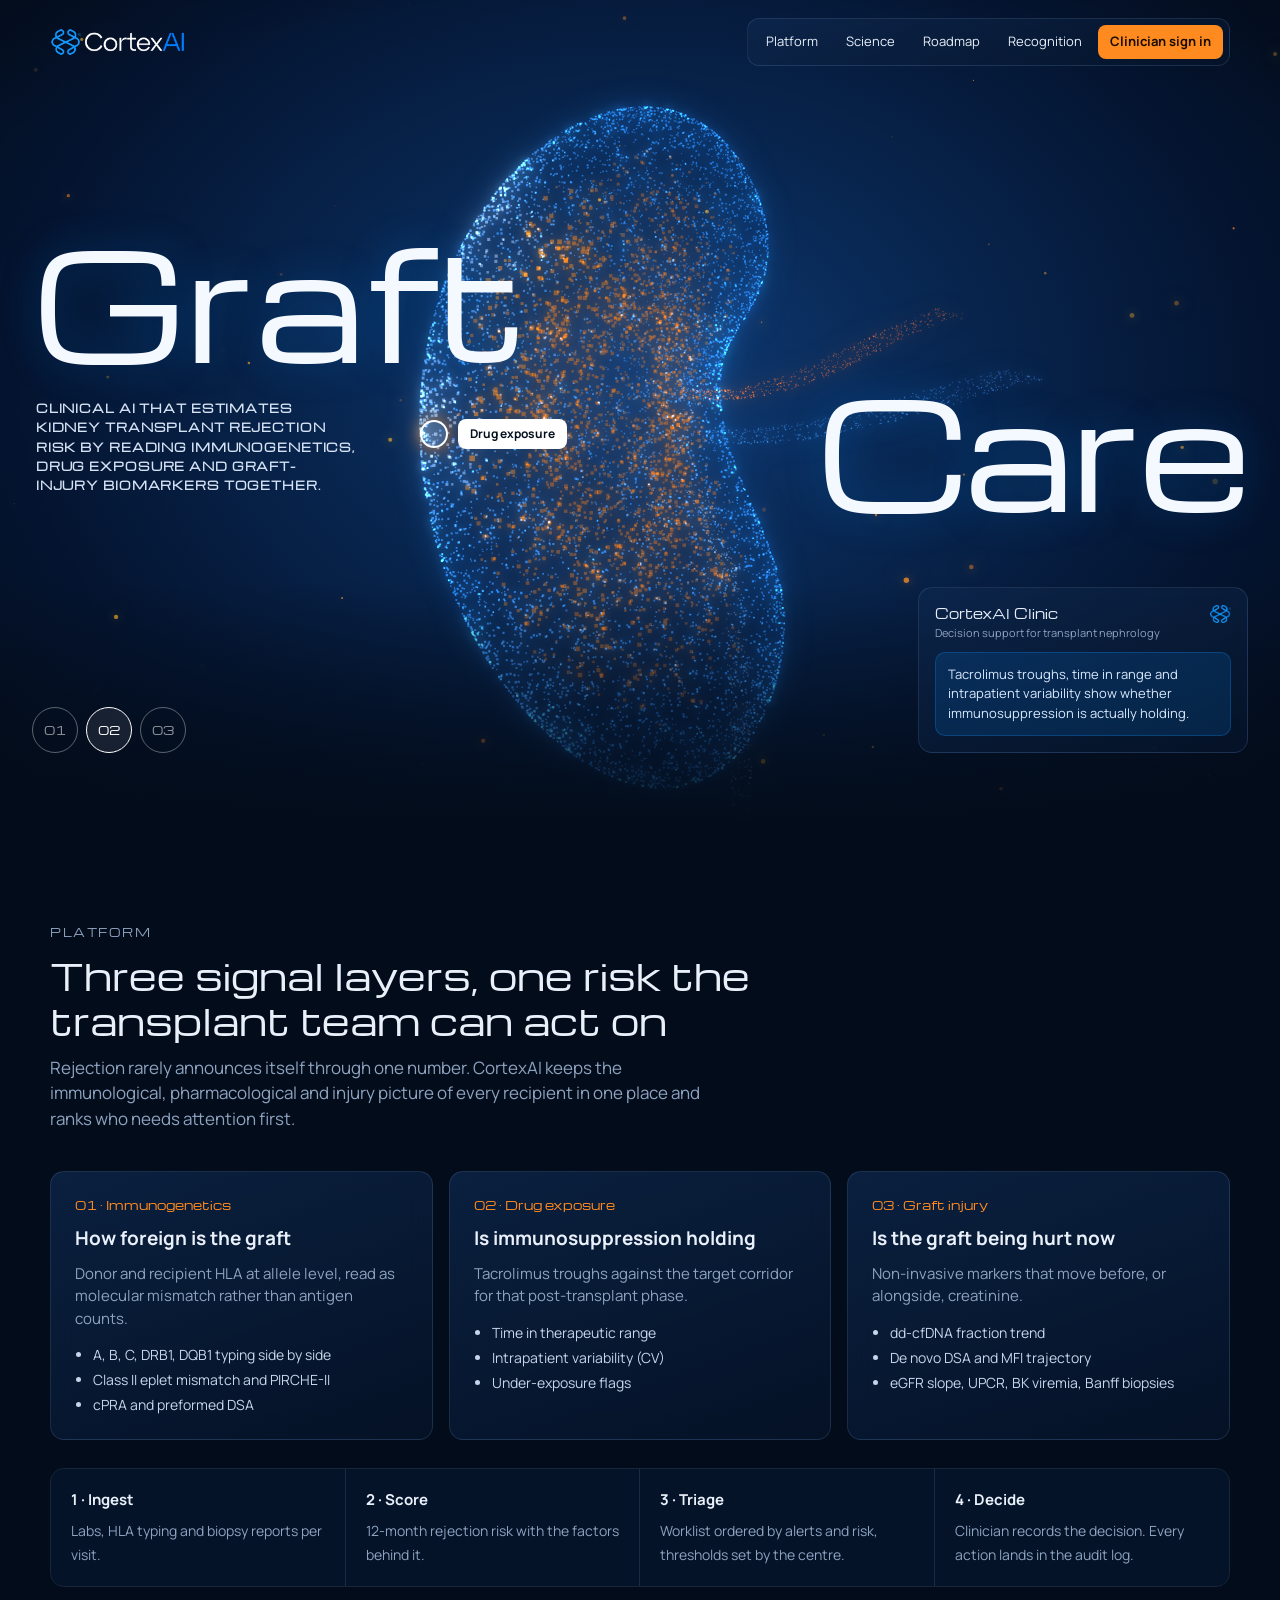
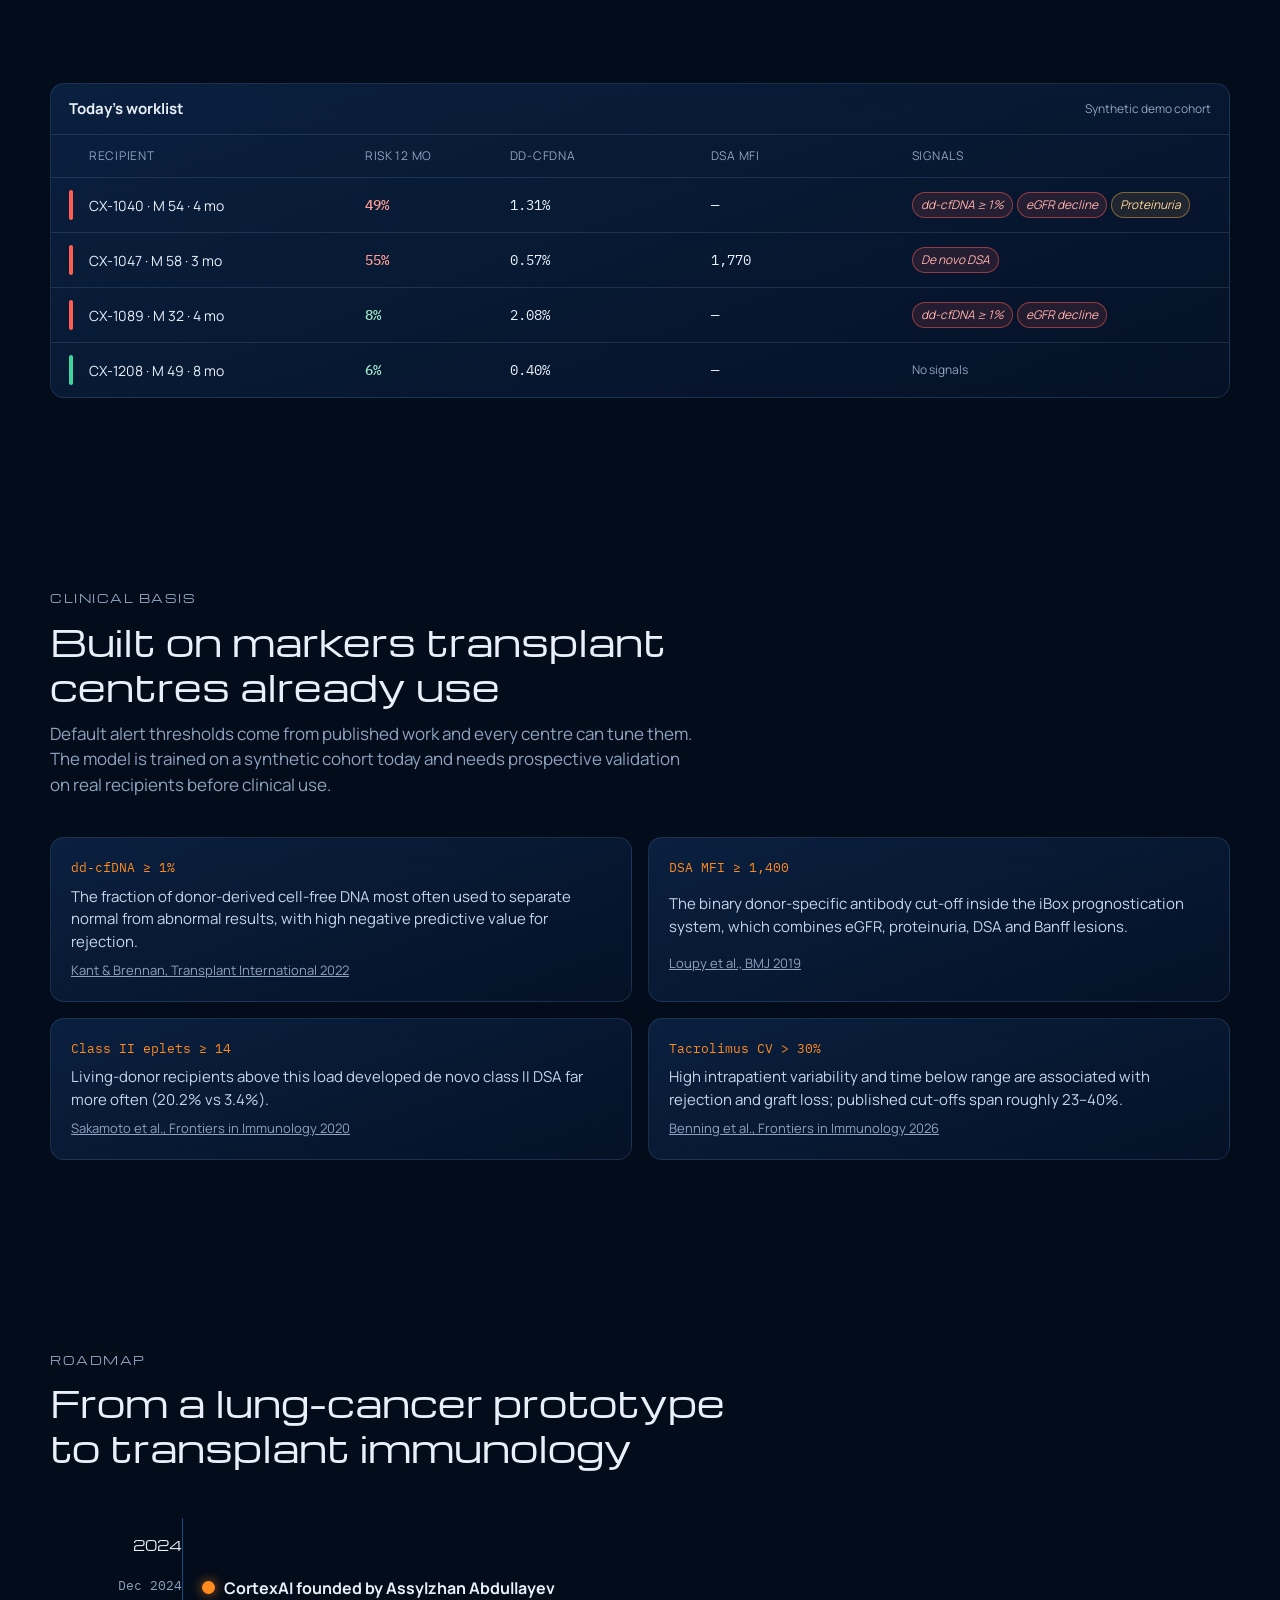
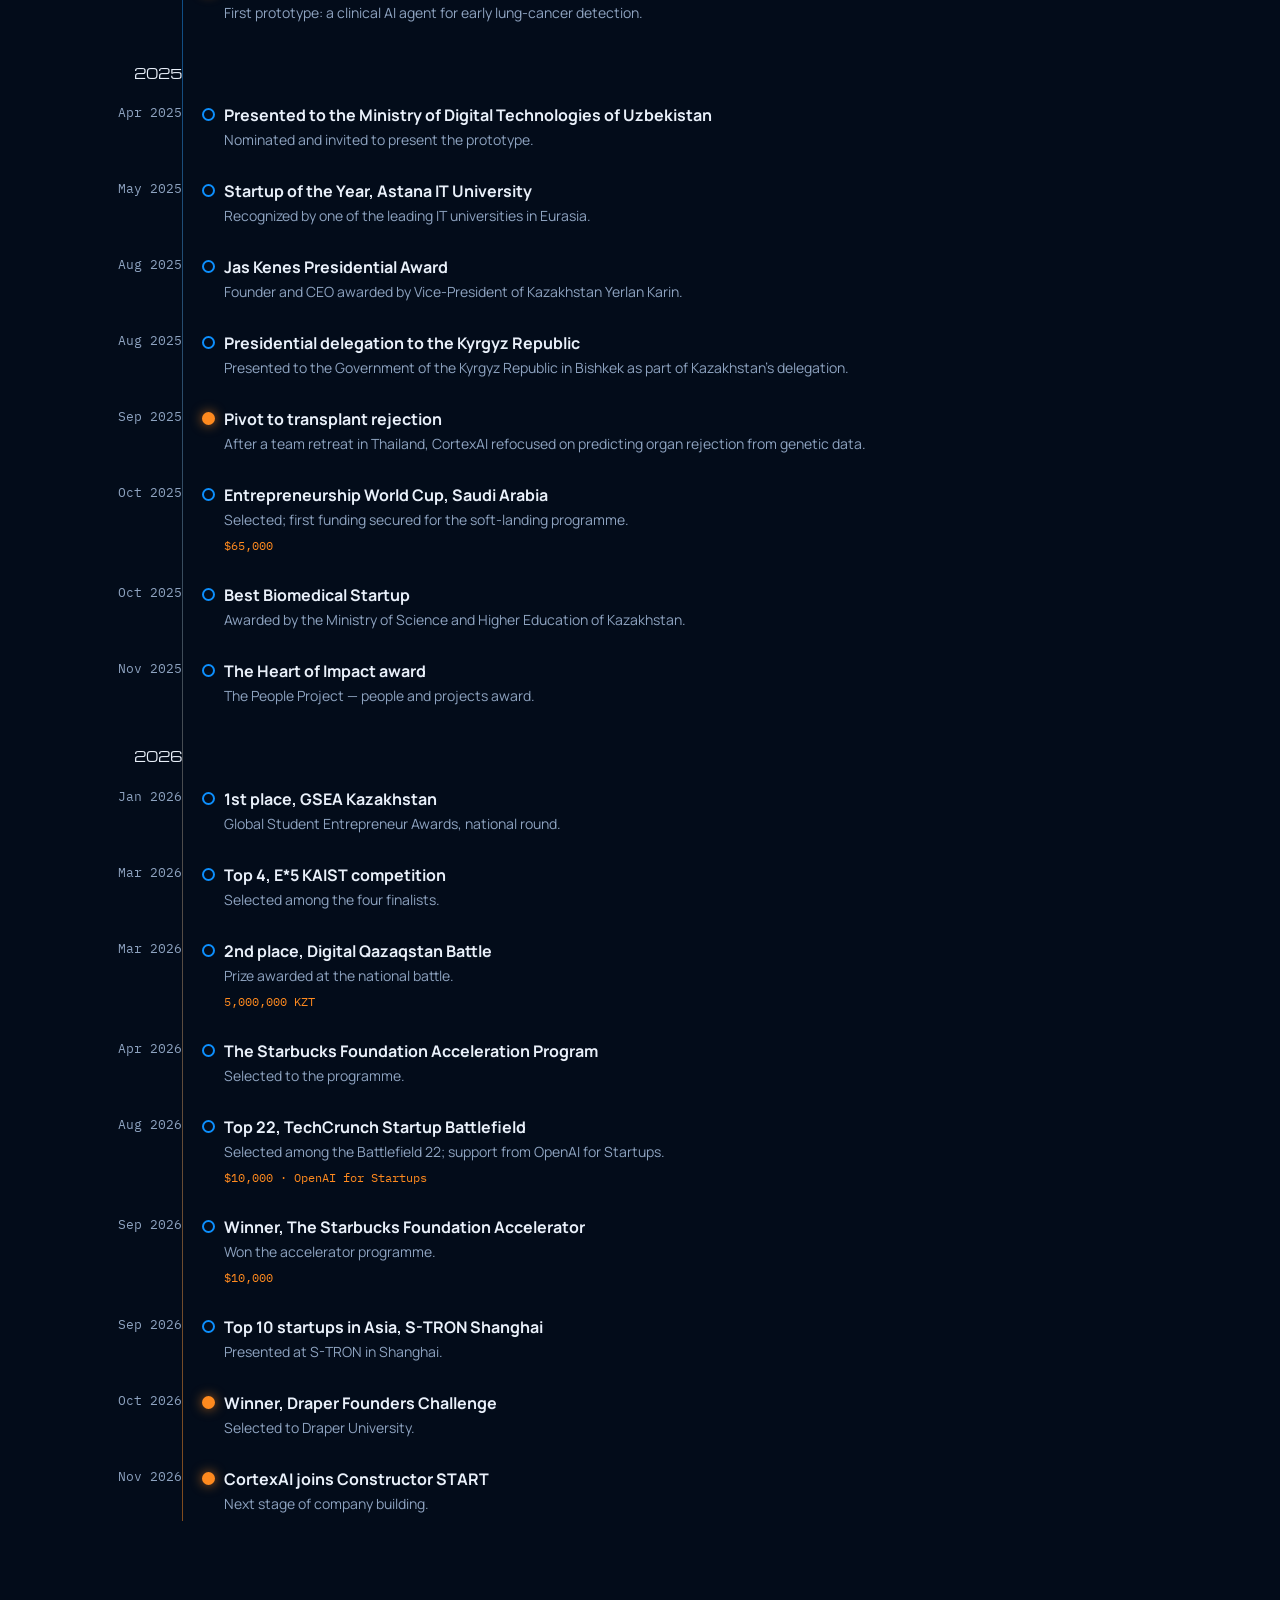
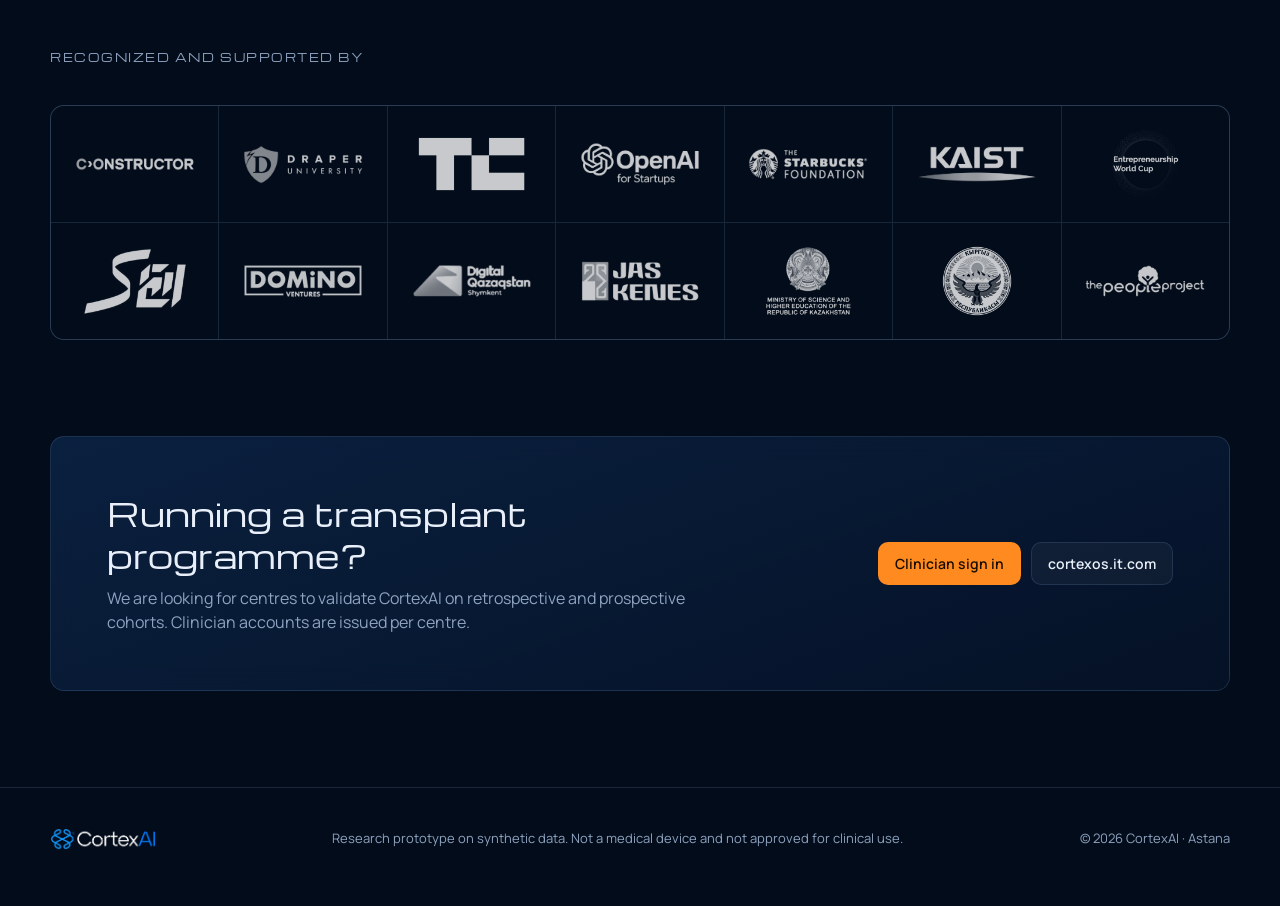
==== web/index.html @ f0a4fee4 "Clinician platform: worklist, patient chart, immunogenetics, signals, auth, audit, landing Co-Author" ====
<!DOCTYPE html>
<html lang="en">
<head>
<meta charset="utf-8">
<meta name="viewport" content="width=device-width, initial-scale=1">
<title>CortexAI Graft Care</title>
<meta name="description" content="CortexAI builds clinical decision support that estimates kidney transplant rejection risk from immunogenetics, drug exposure and graft-injury biomarkers.">
<link rel="preconnect" href="https://fonts.googleapis.com">
<link rel="preconnect" href="https://fonts.gstatic.com" crossorigin>
<link href="https://fonts.googleapis.com/css2?family=Michroma&family=Manrope:wght@400;500;600;700&family=IBM+Plex+Mono:wght@400;500&display=swap" rel="stylesheet">
<link rel="stylesheet" href="assets/css/base.css">
<style>
  /* layout: cinematic hero (graft in the middle, split wordmark), then a calm, single-column reading flow */
  .wrap { width: min(1180px, calc(100% - 40px)); margin: 0 auto; }
  header.nav { position: absolute; top: 18px; left: 0; right: 0; z-index: 5; }
  header.nav .wrap { display: flex; align-items: center; justify-content: space-between; gap: 16px; }
  header.nav img { height: 28px; display: block; }
  .links { display: flex; gap: 4px; padding: 6px; border-radius: 12px; align-items: center; }
  .links a { font-size: 13px; text-decoration: none; padding: 7px 12px; border-radius: 8px; color: var(--text); }
  .links a:hover { background: rgba(255,255,255,.06); }
  .links a.cta { background: var(--ember); color: #1a0d00; font-weight: 700; }

  .hero { position: relative; height: clamp(640px, 92vh, 980px); overflow: hidden;
    background: radial-gradient(70% 80% at 50% 45%, #0e3a74 0%, #082650 35%, #041430 70%, var(--ink) 100%); }
  .hero::after { content: ""; position: absolute; inset: 0; pointer-events: none;
    background: linear-gradient(to bottom, transparent 70%, var(--ink)), radial-gradient(120% 90% at 50% 50%, transparent 55%, rgba(0,0,0,.5)); }
  .hero canvas { position: absolute; inset: 0; width: 100%; height: 100%; }
  .word { position: absolute; z-index: 2; font-family: var(--display); color: #f4f8ff; line-height: .9;
    font-size: clamp(56px, 11.5vw, 176px); letter-spacing: -0.02em; pointer-events: none; text-shadow: 0 0 40px rgba(13,143,253,.25); }
  .w1 { left: 2.5vw; top: 28%; } .w2 { right: 2.5vw; top: 46%; }
  .lede { position: absolute; z-index: 2; left: 2.8vw; top: calc(28% + clamp(56px, 11.5vw, 176px) + 20px); max-width: 360px;
    font-family: var(--display); font-size: 11px; letter-spacing: .08em; line-height: 1.75; text-transform: uppercase; color: #d6e3f5; }
  .hot { position: absolute; z-index: 3; display: flex; align-items: center; gap: 10px; transform: translate(-14px, -14px); pointer-events: none; }
  .hot .dot { width: 28px; height: 28px; border-radius: 50%; border: 2px solid #fff; background: rgba(255,255,255,.18); box-shadow: 0 0 18px rgba(255,138,31,.8); }
  .hot .lbl { background: #fff; color: #05101f; font-size: 12px; font-weight: 700; padding: 6px 12px; border-radius: 8px; white-space: nowrap; }
  .layers { position: absolute; z-index: 3; left: 2.5vw; bottom: 9%; display: flex; gap: 8px; }
  .layers button { width: 46px; height: 46px; border-radius: 50%; border: 1px solid rgba(255,255,255,.35); background: transparent;
    font-family: var(--display); font-size: 12px; cursor: pointer; color: rgba(255,255,255,.55); }
  .layers button[aria-pressed="true"] { color: #fff; border-color: #fff; background: rgba(255,255,255,.08); }
  .heroCard { position: absolute; z-index: 3; right: 2.5vw; bottom: 9%; width: 330px; padding: 16px; }
  .heroCard .h { display: flex; justify-content: space-between; align-items: center; font-family: var(--display); font-size: 13px; }
  .heroCard .k { font-size: 11px; color: var(--muted); margin: 2px 0 10px; }
  .heroCard p { margin: 0; padding: 12px; border-radius: 10px; background: rgba(13,143,253,.14); border: 1px solid rgba(13,143,253,.28); font-size: 13px; color: #d9e9ff; }

  section { padding: 96px 0; }
  .sec-h { display: grid; gap: 12px; margin-bottom: 40px; max-width: 760px; }
  .sec-h h2 { font-family: var(--display); font-size: clamp(24px, 3vw, 36px); line-height: 1.25; font-weight: 400; }
  .sec-h p { color: var(--muted); margin: 0; font-size: 17px; max-width: 65ch; }

  .layersGrid { display: grid; grid-template-columns: repeat(3, 1fr); gap: 16px; }
  .layerCard { padding: 24px; display: grid; gap: 10px; align-content: start; }
  .layerCard .n { font-family: var(--display); font-size: 12px; color: var(--ember); }
  .layerCard h3 { font-size: 19px; }
  .layerCard p { margin: 0; color: var(--muted); font-size: 15px; }
  .layerCard ul { margin: 4px 0 0; padding-left: 18px; color: #c6d5ea; font-size: 14px; display: grid; gap: 4px; }

  .flow { display: grid; grid-template-columns: repeat(4, 1fr); gap: 0; margin-top: 28px; border: 1px solid var(--line); border-radius: var(--r); overflow: hidden; }
  .flow div { padding: 20px; border-right: 1px solid var(--line); background: rgba(7,26,54,.5); }
  .flow div:last-child { border-right: 0; }
  .flow b { display: block; font-size: 15px; margin-bottom: 6px; }
  .flow span { color: var(--muted); font-size: 14px; }

  .preview { padding: 0; overflow: hidden; }
  .pv-top { display: flex; justify-content: space-between; align-items: center; padding: 14px 18px; border-bottom: 1px solid var(--line); }
  .pv-top b { font-size: 15px; }
  .pv-row { display: grid; grid-template-columns: 6px 1.4fr .7fr 1fr 1fr 1.6fr; gap: 14px; align-items: center; padding: 12px 18px; border-bottom: 1px solid var(--line); font-size: 14px; }
  .pv-row:last-child { border-bottom: 0; }
  .pv-row.head { color: var(--muted); font-size: 12px; text-transform: uppercase; letter-spacing: .06em; }
  .stripe { width: 4px; height: 30px; border-radius: 3px; }
  .chip { display: inline-block; font-size: 12px; padding: 3px 8px; border-radius: 999px; margin: 2px 4px 2px 0; border: 1px solid; }
  .chip.hi { color: #ffb0aa; border-color: rgba(255,93,82,.5); background: rgba(255,93,82,.12); }
  .chip.md { color: #ffd59a; border-color: rgba(255,181,71,.45); background: rgba(255,181,71,.1); }
  .risk { font-family: var(--mono); font-weight: 500; }

  .refs { display: grid; grid-template-columns: repeat(2, 1fr); gap: 16px; }
  .ref { padding: 20px; display: grid; gap: 8px; }
  .ref .k { font-family: var(--mono); font-size: 13px; color: var(--ember); }
  .ref p { margin: 0; color: #c6d5ea; font-size: 15px; }
  .ref a { font-size: 13px; color: var(--muted); }

  .timeline { position: relative; display: grid; gap: 0; }
  .timeline::before { content: ""; position: absolute; left: 132px; top: 8px; bottom: 8px; width: 1px; background: linear-gradient(var(--blue), var(--ember)); opacity: .5; }
  .tl { display: grid; grid-template-columns: 132px 1fr; gap: 28px; padding: 14px 0; }
  .tl .d { font-family: var(--mono); font-size: 13px; color: var(--muted); text-align: right; padding-right: 0; position: relative; }
  .tl .d::after { content: ""; position: absolute; right: -33px; top: 5px; width: 9px; height: 9px; border-radius: 50%; background: var(--ink); border: 2px solid var(--blue); }
  .tl.key .d::after { border-color: var(--ember); background: var(--ember); box-shadow: 0 0 12px rgba(255,138,31,.7); }
  .tl .c { padding-left: 14px; }
  .tl .c b { font-size: 16px; display: block; }
  .tl .c span { color: var(--muted); font-size: 14px; }
  .tl .tag { display: block; width: max-content; margin-top: 6px; font-family: var(--mono); font-size: 12px; color: var(--ember); }
  .yr { font-family: var(--display); font-size: 13px; color: var(--text); padding: 26px 0 6px; display: grid; grid-template-columns: 132px 1fr; gap: 28px; }
  .yr span:first-child { text-align: right; }

  .logos { display: grid; grid-template-columns: repeat(7, 1fr); gap: 1px; background: var(--line); border: 1px solid var(--line); border-radius: var(--r); overflow: hidden; }
  .logos figure { margin: 0; background: var(--ink); display: grid; place-items: center; height: 116px; padding: 18px; }
  .logos img { max-height: 54px; max-width: 120px; object-fit: contain; opacity: .78; transition: opacity .2s; }
  .logos figure:hover img { opacity: 1; }
  .logos figure.tall img { max-height: 70px; }

  .cta-band { padding: 56px; display: grid; grid-template-columns: 1.3fr 1fr; gap: 32px; align-items: center; }
  .cta-band h2 { font-family: var(--display); font-size: clamp(22px, 2.6vw, 32px); font-weight: 400; line-height: 1.3; }
  .cta-band p { color: var(--muted); margin: 10px 0 0; }
  .cta-band .acts { display: flex; gap: 10px; flex-wrap: wrap; justify-content: flex-end; }
  footer { padding: 40px 0 56px; border-top: 1px solid var(--line); color: var(--muted); font-size: 13px; }
  footer .wrap { display: flex; justify-content: space-between; gap: 20px; flex-wrap: wrap; align-items: center; }
  footer img { height: 22px; }

  @media (max-width: 960px) {
    .layersGrid, .refs { grid-template-columns: 1fr; }
    .flow { grid-template-columns: 1fr 1fr; } .flow div:nth-child(2) { border-right: 0; } .flow div:nth-child(-n+2) { border-bottom: 1px solid var(--line); }
    .logos { grid-template-columns: repeat(4, 1fr); }
    .pv-row { grid-template-columns: 6px 1.4fr .7fr 1.6fr; } .pv-row > :nth-child(4), .pv-row > :nth-child(5) { display: none; }
    .cta-band { grid-template-columns: 1fr; padding: 32px; } .cta-band .acts { justify-content: flex-start; }
    .heroCard { display: none; }
  }
  @media (max-width: 640px) {
    .links a:not(.cta) { display: none; }
    .word { font-size: 54px; } .w1 { top: 16%; } .w2 { top: 26%; } .lede { top: auto; bottom: 18%; right: 20px; }
    .layers { bottom: 6%; }
    .timeline::before { left: 84px; } .tl, .yr { grid-template-columns: 84px 1fr; gap: 20px; } .tl .d::after { right: -25px; }
    .logos { grid-template-columns: repeat(2, 1fr); }
    section { padding: 64px 0; }
  }
</style>
</head>
<body>
<header class="nav">
  <div class="wrap">
    <a href="index.html" aria-label="CortexAI home"><img src="assets/logos/cortexai.png" alt="CortexAI"></a>
    <nav class="links glass" aria-label="Main">
      <a href="#platform">Platform</a>
      <a href="#science">Science</a>
      <a href="#roadmap">Roadmap</a>
      <a href="#recognition">Recognition</a>
      <a class="cta" href="login.html">Clinician sign in</a>
    </nav>
  </div>
</header>

<div class="hero">
  <canvas id="cv" aria-hidden="true"></canvas>
  <div class="word w1" aria-hidden="true">Graft</div>
  <div class="word w2" aria-hidden="true">Care</div>
  <h1 class="lede">Clinical AI that estimates kidney transplant rejection risk by reading immunogenetics, drug exposure and graft-injury biomarkers together.</h1>
  <div class="hot" id="hot"><span class="dot"></span><span class="lbl" id="hotLbl">Immunogenetics</span></div>
  <div class="layers" role="group" aria-label="Signal layers">
    <button aria-pressed="true" data-l="0" title="Immunogenetics">01</button>
    <button aria-pressed="false" data-l="1" title="Drug exposure">02</button>
    <button aria-pressed="false" data-l="2" title="Graft injury">03</button>
  </div>
  <aside class="heroCard glass">
    <div class="h"><span>CortexAI Clinic</span><img src="assets/logos/cortexai-mark.png" alt="" style="height:18px"></div>
    <div class="k">Decision support for transplant nephrology</div>
    <p id="layerText">HLA typing, class II eplet load and PIRCHE-II scores describe how foreign the graft looks to the recipient's immune system.</p>
  </aside>
</div>

<main>
  <section id="platform">
    <div class="wrap">
      <div class="sec-h">
        <span class="eyebrow">Platform</span>
        <h2>Three signal layers, one risk the transplant team can act on</h2>
        <p>Rejection rarely announces itself through one number. CortexAI keeps the immunological, pharmacological and injury picture of every recipient in one place and ranks who needs attention first.</p>
      </div>
      <div class="layersGrid">
        <article class="layerCard glass">
          <span class="n">01 · Immunogenetics</span>
          <h3>How foreign is the graft</h3>
          <p>Donor and recipient HLA at allele level, read as molecular mismatch rather than antigen counts.</p>
          <ul><li>A, B, C, DRB1, DQB1 typing side by side</li><li>Class II eplet mismatch and PIRCHE-II</li><li>cPRA and preformed DSA</li></ul>
        </article>
        <article class="layerCard glass">
          <span class="n">02 · Drug exposure</span>
          <h3>Is immunosuppression holding</h3>
          <p>Tacrolimus troughs against the target corridor for that post-transplant phase.</p>
          <ul><li>Time in therapeutic range</li><li>Intrapatient variability (CV)</li><li>Under-exposure flags</li></ul>
        </article>
        <article class="layerCard glass">
          <span class="n">03 · Graft injury</span>
          <h3>Is the graft being hurt now</h3>
          <p>Non-invasive markers that move before, or alongside, creatinine.</p>
          <ul><li>dd-cfDNA fraction trend</li><li>De novo DSA and MFI trajectory</li><li>eGFR slope, UPCR, BK viremia, Banff biopsies</li></ul>
        </article>
      </div>
      <div class="flow" aria-label="How a review works">
        <div><b>1 · Ingest</b><span>Labs, HLA typing and biopsy reports per visit.</span></div>
        <div><b>2 · Score</b><span>12-month rejection risk with the factors behind it.</span></div>
        <div><b>3 · Triage</b><span>Worklist ordered by alerts and risk, thresholds set by the centre.</span></div>
        <div><b>4 · Decide</b><span>Clinician records the decision. Every action lands in the audit log.</span></div>
      </div>
    </div>
  </section>

  <section style="padding-top:0">
    <div class="wrap">
      <div class="preview glass" role="img" aria-label="Example worklist from the synthetic demo cohort">
        <div class="pv-top"><b>Today's worklist</b><span class="disclaimer">Synthetic demo cohort</span></div>
        <div class="pv-row head"><span></span><span>Recipient</span><span>Risk 12 mo</span><span>dd-cfDNA</span><span>DSA MFI</span><span>Signals</span></div>
        <div class="pv-row"><span class="stripe" style="background:var(--crit)"></span><span>CX-1040 · M 54 · 4 mo</span><span class="risk" style="color:#ff9d94">49%</span><span class="num">1.31%</span><span class="num">—</span><span><i class="chip hi">dd-cfDNA ≥ 1%</i><i class="chip hi">eGFR decline</i><i class="chip md">Proteinuria</i></span></div>
        <div class="pv-row"><span class="stripe" style="background:var(--crit)"></span><span>CX-1047 · M 58 · 3 mo</span><span class="risk" style="color:#ff9d94">55%</span><span class="num">0.57%</span><span class="num">1,770</span><span><i class="chip hi">De novo DSA</i></span></div>
        <div class="pv-row"><span class="stripe" style="background:var(--crit)"></span><span>CX-1089 · M 32 · 4 mo</span><span class="risk" style="color:#9fe9c8">8%</span><span class="num">2.08%</span><span class="num">—</span><span><i class="chip hi">dd-cfDNA ≥ 1%</i><i class="chip hi">eGFR decline</i></span></div>
        <div class="pv-row"><span class="stripe" style="background:var(--ok)"></span><span>CX-1208 · M 49 · 8 mo</span><span class="risk" style="color:#9fe9c8">6%</span><span class="num">0.40%</span><span class="num">—</span><span class="disclaimer">No signals</span></div>
      </div>
    </div>
  </section>

  <section id="science">
    <div class="wrap">
      <div class="sec-h">
        <span class="eyebrow">Clinical basis</span>
        <h2>Built on markers transplant centres already use</h2>
        <p>Default alert thresholds come from published work and every centre can tune them. The model is trained on a synthetic cohort today and needs prospective validation on real recipients before clinical use.</p>
      </div>
      <div class="refs">
        <article class="ref glass"><span class="k">dd-cfDNA ≥ 1%</span><p>The fraction of donor-derived cell-free DNA most often used to separate normal from abnormal results, with high negative predictive value for rejection.</p><a href="https://www.frontiersin.org/journals/transplant-international/articles/10.3389/ti.2022.10448/full">Kant &amp; Brennan, Transplant International 2022</a></article>
        <article class="ref glass"><span class="k">DSA MFI ≥ 1,400</span><p>The binary donor-specific antibody cut-off inside the iBox prognostication system, which combines eGFR, proteinuria, DSA and Banff lesions.</p><a href="https://doi.org/10.1136/bmj.l4923">Loupy et al., BMJ 2019</a></article>
        <article class="ref glass"><span class="k">Class II eplets ≥ 14</span><p>Living-donor recipients above this load developed de novo class II DSA far more often (20.2% vs 3.4%).</p><a href="https://www.frontiersin.org/journals/immunology/articles/10.3389/fimmu.2020.02000/full">Sakamoto et al., Frontiers in Immunology 2020</a></article>
        <article class="ref glass"><span class="k">Tacrolimus CV &gt; 30%</span><p>High intrapatient variability and time below range are associated with rejection and graft loss; published cut-offs span roughly 23–40%.</p><a href="https://www.frontiersin.org/journals/immunology/articles/10.3389/fimmu.2026.1739104/full">Benning et al., Frontiers in Immunology 2026</a></article>
      </div>
    </div>
  </section>

  <section id="roadmap">
    <div class="wrap">
      <div class="sec-h">
        <span class="eyebrow">Roadmap</span>
        <h2>From a lung-cancer prototype to transplant immunology</h2>
      </div>
      <div class="timeline" id="tl"></div>
    </div>
  </section>

  <section id="recognition" style="padding-top:24px">
    <div class="wrap">
      <div class="sec-h"><span class="eyebrow">Recognized and supported by</span></div>
      <div class="logos" id="logos"></div>
    </div>
  </section>

  <section style="padding-top:0">
    <div class="wrap">
      <div class="cta-band glass">
        <div>
          <h2>Running a transplant programme?</h2>
          <p>We are looking for centres to validate CortexAI on retrospective and prospective cohorts. Clinician accounts are issued per centre.</p>
        </div>
        <div class="acts">
          <a class="btn btn-ember" href="login.html">Clinician sign in</a>
          <a class="btn" href="https://cortexos.it.com">cortexos.it.com</a>
        </div>
      </div>
    </div>
  </section>
</main>
<footer>
  <div class="wrap">
    <img src="assets/logos/cortexai.png" alt="CortexAI">
    <span>Research prototype on synthetic data. Not a medical device and not approved for clinical use.</span>
    <span>© 2026 CortexAI · Astana</span>
  </div>
</footer>

<script src="assets/js/kidney.js"></script>
<script>
  const TEXT = [
    "HLA typing, class II eplet load and PIRCHE-II scores describe how foreign the graft looks to the recipient's immune system.",
    "Tacrolimus troughs, time in range and intrapatient variability show whether immunosuppression is actually holding.",
    "dd-cfDNA, DSA trajectory, eGFR slope and proteinuria show whether the graft is being injured right now.",
  ];
  const hot = document.getElementById("hot"), hotLbl = document.getElementById("hotLbl");
  const k = KidneyCloud(document.getElementById("cv"), { widthFrac: 0.3, cy: 0.5,
    onHotspot([x, y], label) { hot.style.left = x + "px"; hot.style.top = y + "px"; hotLbl.textContent = label; } });
  const btns = document.querySelectorAll(".layers button");
  btns.forEach(b => b.addEventListener("click", () => {
    btns.forEach(x => x.setAttribute("aria-pressed", x === b)); k.setLayer(+b.dataset.l);
    document.getElementById("layerText").textContent = TEXT[+b.dataset.l];
  }));
  let li = 0; const auto = setInterval(() => { li = (li + 1) % 3; btns[li].click(); }, 5000);
  document.querySelector(".layers").addEventListener("pointerdown", () => clearInterval(auto));

  const ROADMAP = [
    ["2024", [
      ["Dec 2024", "CortexAI founded by Assylzhan Abdullayev", "First prototype: a clinical AI agent for early lung-cancer detection.", 1],
    ]],
    ["2025", [
      ["Apr 2025", "Presented to the Ministry of Digital Technologies of Uzbekistan", "Nominated and invited to present the prototype."],
      ["May 2025", "Startup of the Year, Astana IT University", "Recognized by one of the leading IT universities in Eurasia."],
      ["Aug 2025", "Jas Kenes Presidential Award", "Founder and CEO awarded by Vice-President of Kazakhstan Yerlan Karin."],
      ["Aug 2025", "Presidential delegation to the Kyrgyz Republic", "Presented to the Government of the Kyrgyz Republic in Bishkek as part of Kazakhstan's delegation."],
      ["Sep 2025", "Pivot to transplant rejection", "After a team retreat in Thailand, CortexAI refocused on predicting organ rejection from genetic data.", 1],
      ["Oct 2025", "Entrepreneurship World Cup, Saudi Arabia", "Selected; first funding secured for the soft-landing programme.", 0, "$65,000"],
      ["Oct 2025", "Best Biomedical Startup", "Awarded by the Ministry of Science and Higher Education of Kazakhstan."],
      ["Nov 2025", "The Heart of Impact award", "The People Project — people and projects award."],
    ]],
    ["2026", [
      ["Jan 2026", "1st place, GSEA Kazakhstan", "Global Student Entrepreneur Awards, national round."],
      ["Mar 2026", "Top 4, E*5 KAIST competition", "Selected among the four finalists."],
      ["Mar 2026", "2nd place, Digital Qazaqstan Battle", "Prize awarded at the national battle.", 0, "5,000,000 KZT"],
      ["Apr 2026", "The Starbucks Foundation Acceleration Program", "Selected to the programme."],
      ["Aug 2026", "Top 22, TechCrunch Startup Battlefield", "Selected among the Battlefield 22; support from OpenAI for Startups.", 0, "$10,000 · OpenAI for Startups"],
      ["Sep 2026", "Winner, The Starbucks Foundation Accelerator", "Won the accelerator programme.", 0, "$10,000"],
      ["Sep 2026", "Top 10 startups in Asia, S-TRON Shanghai", "Presented at S-TRON in Shanghai."],
      ["Oct 2026", "Winner, Draper Founders Challenge", "Selected to Draper University.", 1],
      ["Nov 2026", "CortexAI joins Constructor START", "Next stage of company building.", 1],
    ]],
  ];
  const tl = document.getElementById("tl");
  tl.innerHTML = ROADMAP.map(([y, items]) => `<div class="yr"><span>${y}</span><span></span></div>` + items.map(([d, t, s, key, money]) =>
    `<div class="tl${key ? " key" : ""}"><div class="d">${d}</div><div class="c"><b>${t}</b><span>${s}</span>${money ? `<div class="tag">${money}</div>` : ""}</div></div>`).join("")).join("");

  const LOGOS = [["constructor","Constructor"],["draper","Draper University"],["techcrunch","TechCrunch"],["openai-startups","OpenAI for Startups"],
    ["starbucks-foundation","The Starbucks Foundation"],["kaist","KAIST"],["ewc","Entrepreneurship World Cup",1],["s-tron","S-TRON",1],
    ["domino","Domino Ventures"],["digital-qazaqstan","Digital Qazaqstan"],["jas-kenes","Jas Kenes"],["ministry-science-kz","Ministry of Science and Higher Education of Kazakhstan",1],
    ["kyrgyz-republic","Government of the Kyrgyz Republic",1],["people-project","The People Project"]];
  document.getElementById("logos").innerHTML = LOGOS.map(([f, n, tall]) =>
    `<figure class="${tall ? "tall" : ""}"><img src="assets/logos/${f}.png" alt="${n}" title="${n}"></figure>`).join("");
</script>
</body>
</html>
---- web/assets/css/base.css ----
/* CortexAI Open — one visual world: deep clinical navy, brand blue, ember orange for risk. */
:root {
  --ink: #030c1a;          /* page background */
  --navy: #071a36;         /* raised surfaces */
  --navy-2: #0c2549;       /* hover / inputs */
  --line: rgba(140, 175, 220, 0.16);
  --text: #e9f0fa;
  --muted: #8ea3c0;
  --blue: #0d8ffd;         /* CortexAI brand */
  --ember: #ff8a1f;        /* risk / heat accent */
  --crit: #ff5d52;
  --warn: #ffb547;
  --ok: #3fd69b;
  --display: "Michroma", "Eurostile", "Arial Black", sans-serif;
  --body: "Manrope", "Segoe UI", system-ui, sans-serif;
  --mono: "IBM Plex Mono", ui-monospace, "SFMono-Regular", monospace;
  --r: 14px;
  color-scheme: dark;
}
* { box-sizing: border-box; }
html, body { margin: 0; background: var(--ink); color: var(--text); font-family: var(--body); }
body { -webkit-font-smoothing: antialiased; line-height: 1.5; }
a { color: inherit; }
img { max-width: 100%; }
h1, h2, h3 { text-wrap: balance; margin: 0; }
button, input, select, textarea { font: inherit; color: inherit; }
:focus-visible { outline: 2px solid var(--blue); outline-offset: 2px; }
.mono, .num { font-family: var(--mono); font-variant-numeric: tabular-nums; }

.btn {
  display: inline-flex; align-items: center; gap: 8px; border: 1px solid var(--line);
  background: rgba(255,255,255,0.04); padding: 10px 16px; border-radius: 10px;
  cursor: pointer; text-decoration: none; font-weight: 600; font-size: 14px; transition: background .15s, border-color .15s;
}
.btn:hover { background: rgba(255,255,255,0.08); border-color: rgba(160,190,230,0.3); }
.btn-ember { background: var(--ember); color: #1a0d00; border-color: transparent; }
.btn-ember:hover { background: #ff9d43; }
.btn-blue { background: var(--blue); color: #fff; border-color: transparent; }
.btn-blue:hover { background: #2a9dff; }
.btn:disabled { opacity: .45; cursor: not-allowed; }

.glass {
  background: linear-gradient(160deg, rgba(14, 40, 78, 0.72), rgba(6, 20, 42, 0.78));
  border: 1px solid var(--line); border-radius: var(--r);
  backdrop-filter: blur(14px); -webkit-backdrop-filter: blur(14px);
}
.eyebrow { font-family: var(--display); font-size: 11px; letter-spacing: .14em; text-transform: uppercase; color: var(--muted); }
.disclaimer { font-size: 12px; color: var(--muted); }

@media (prefers-reduced-motion: reduce) {
  *, *::before, *::after { animation: none !important; transition: none !important; }
}
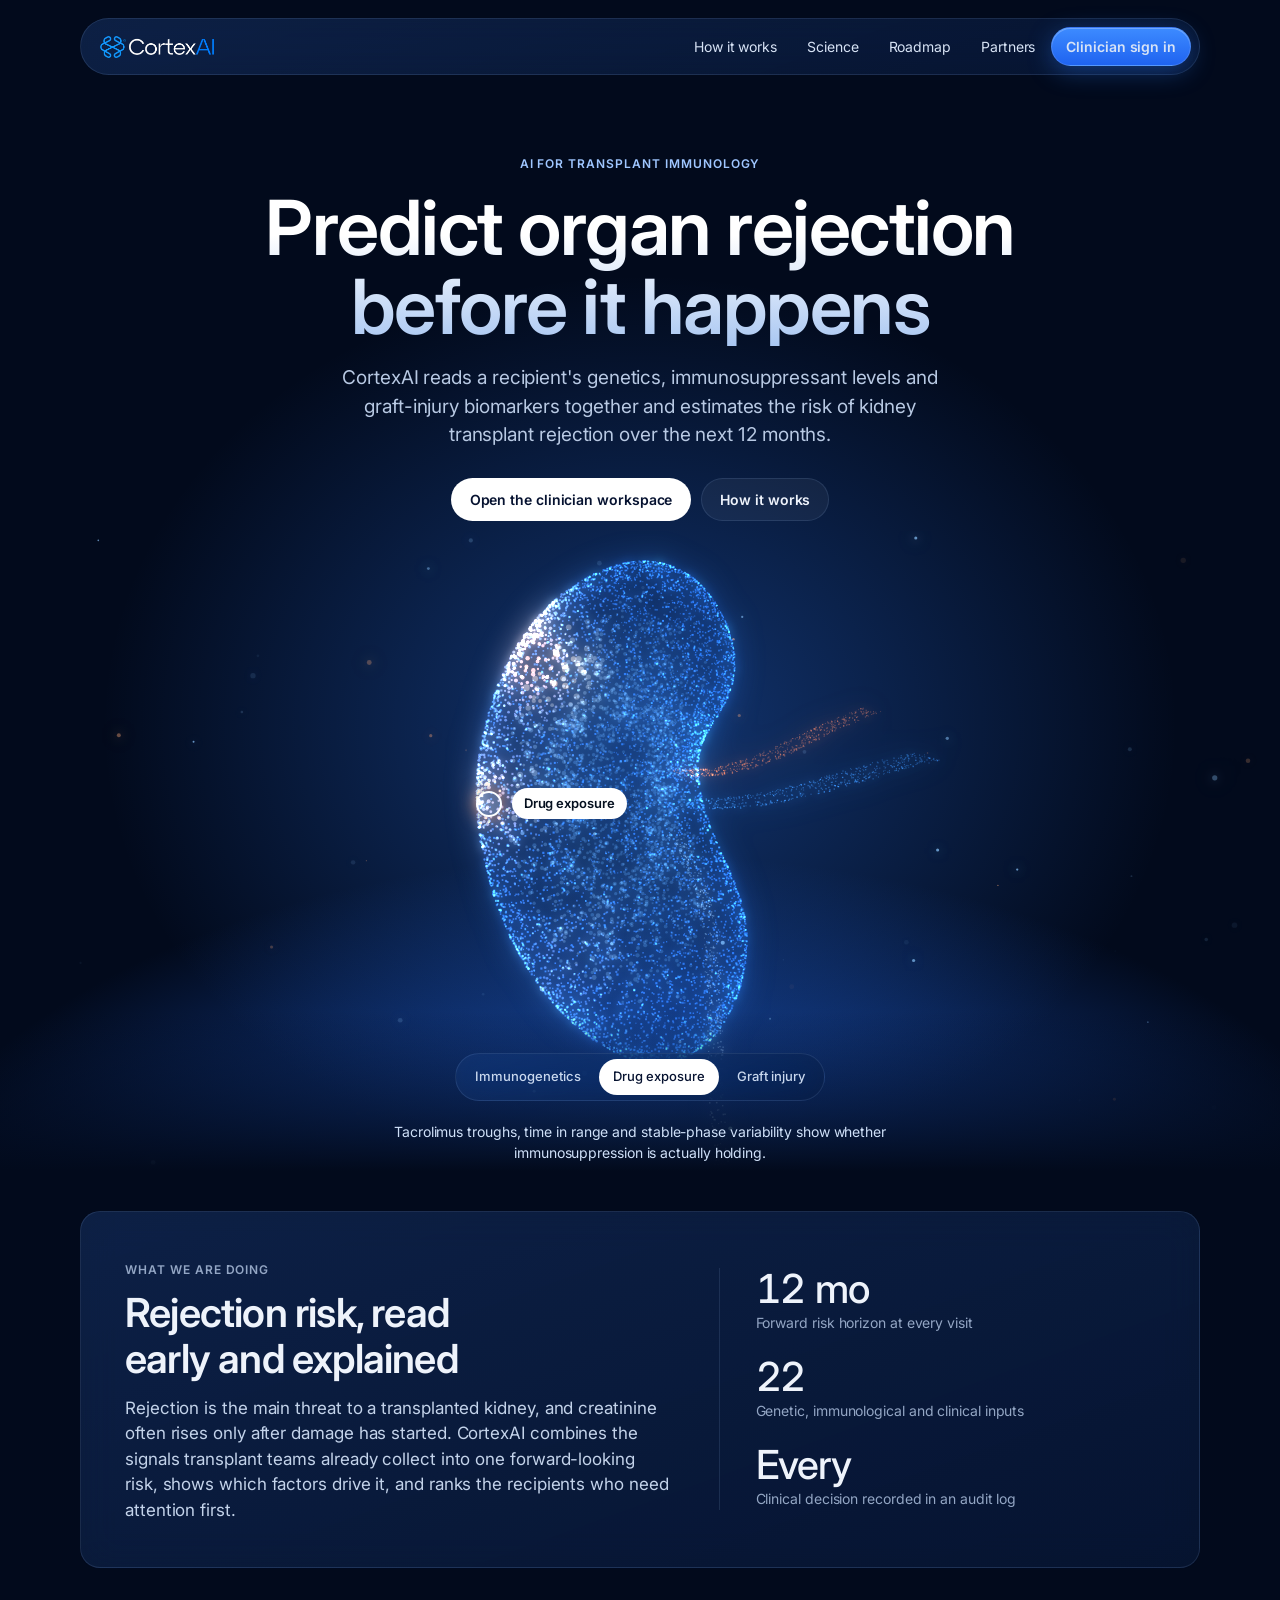
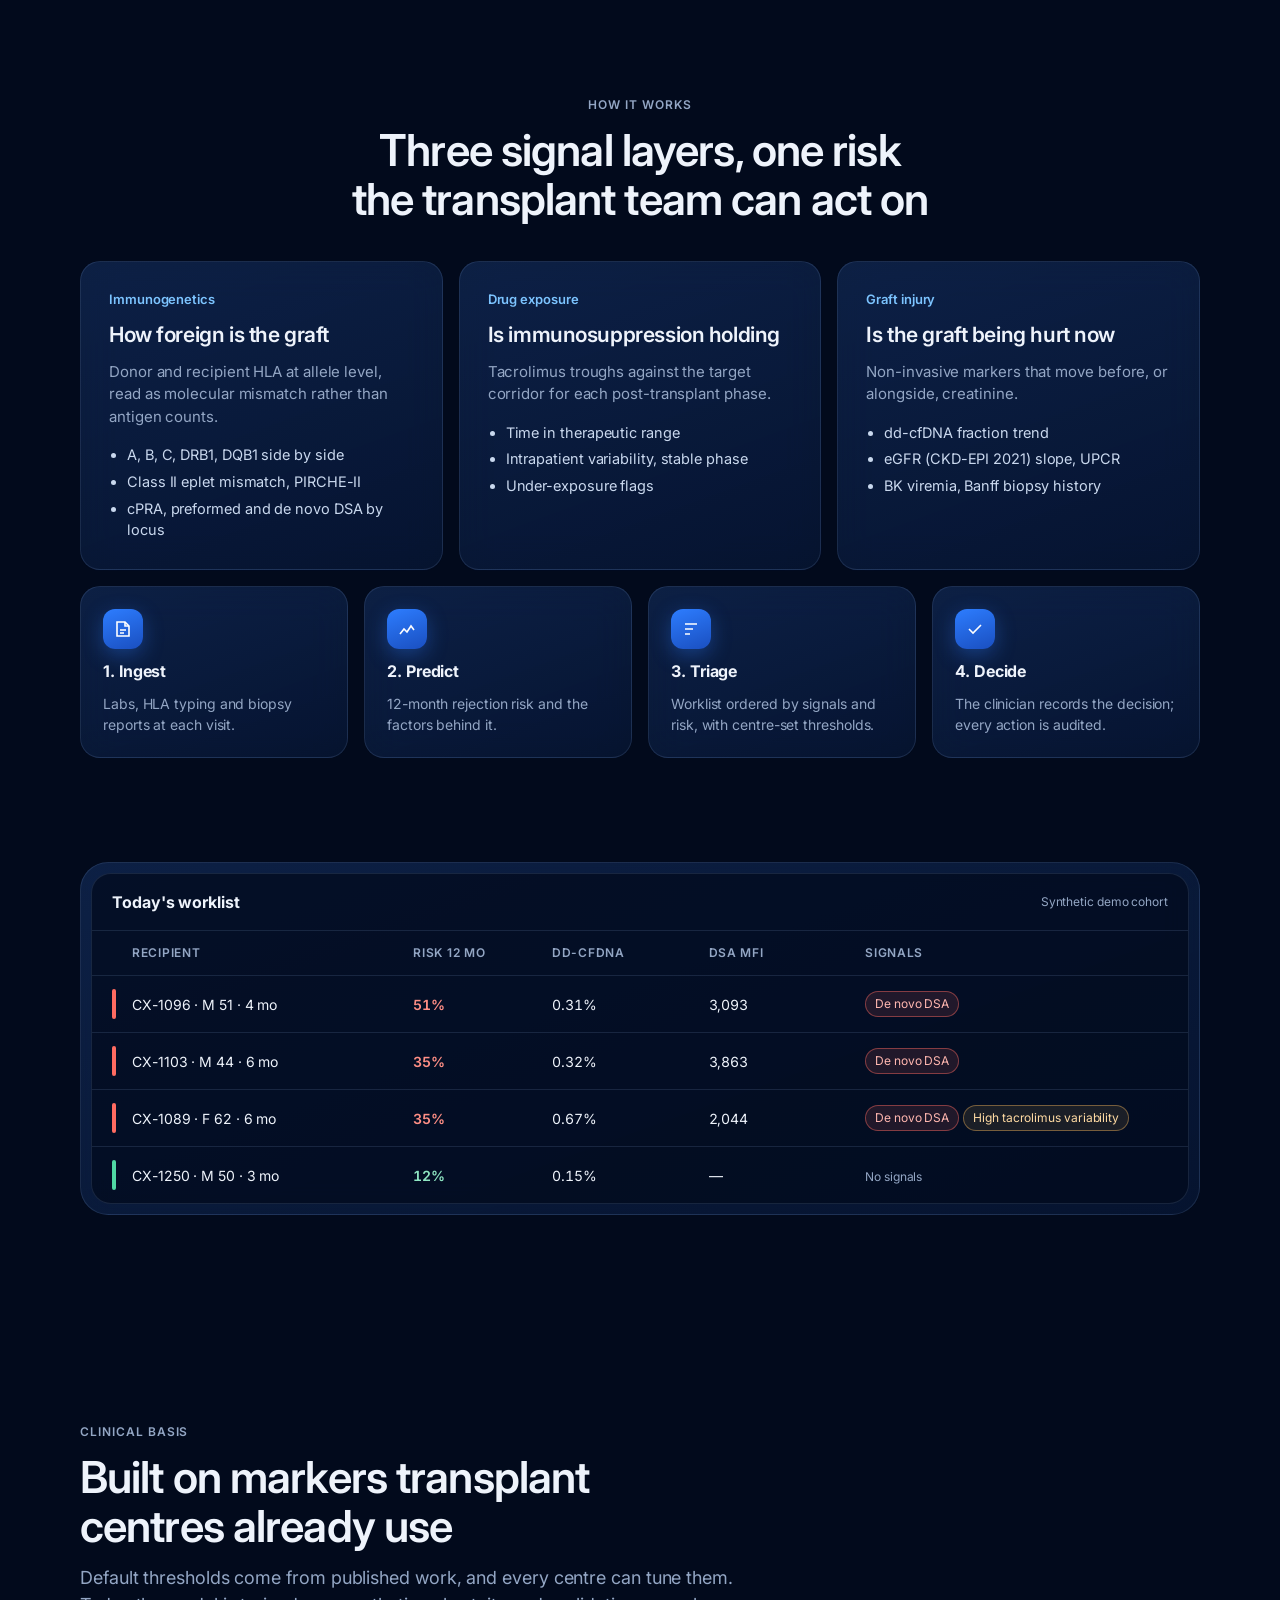
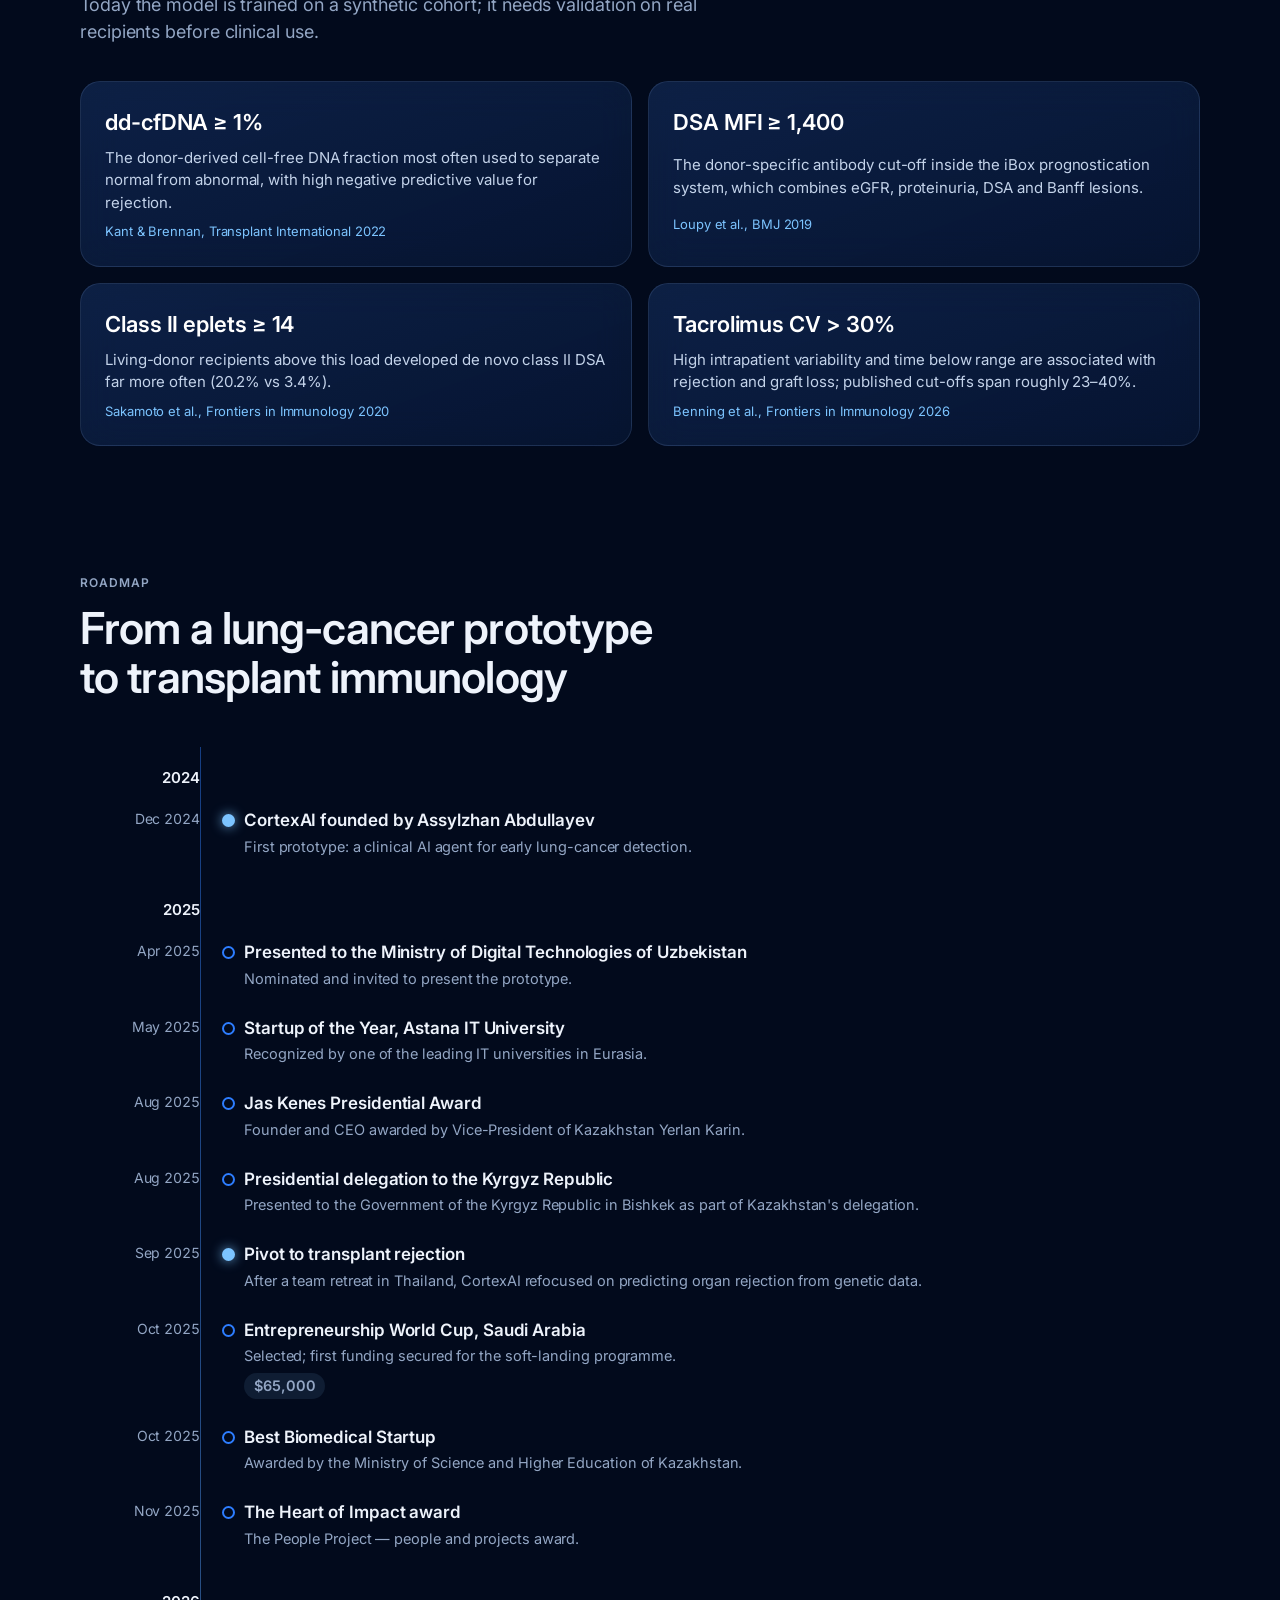
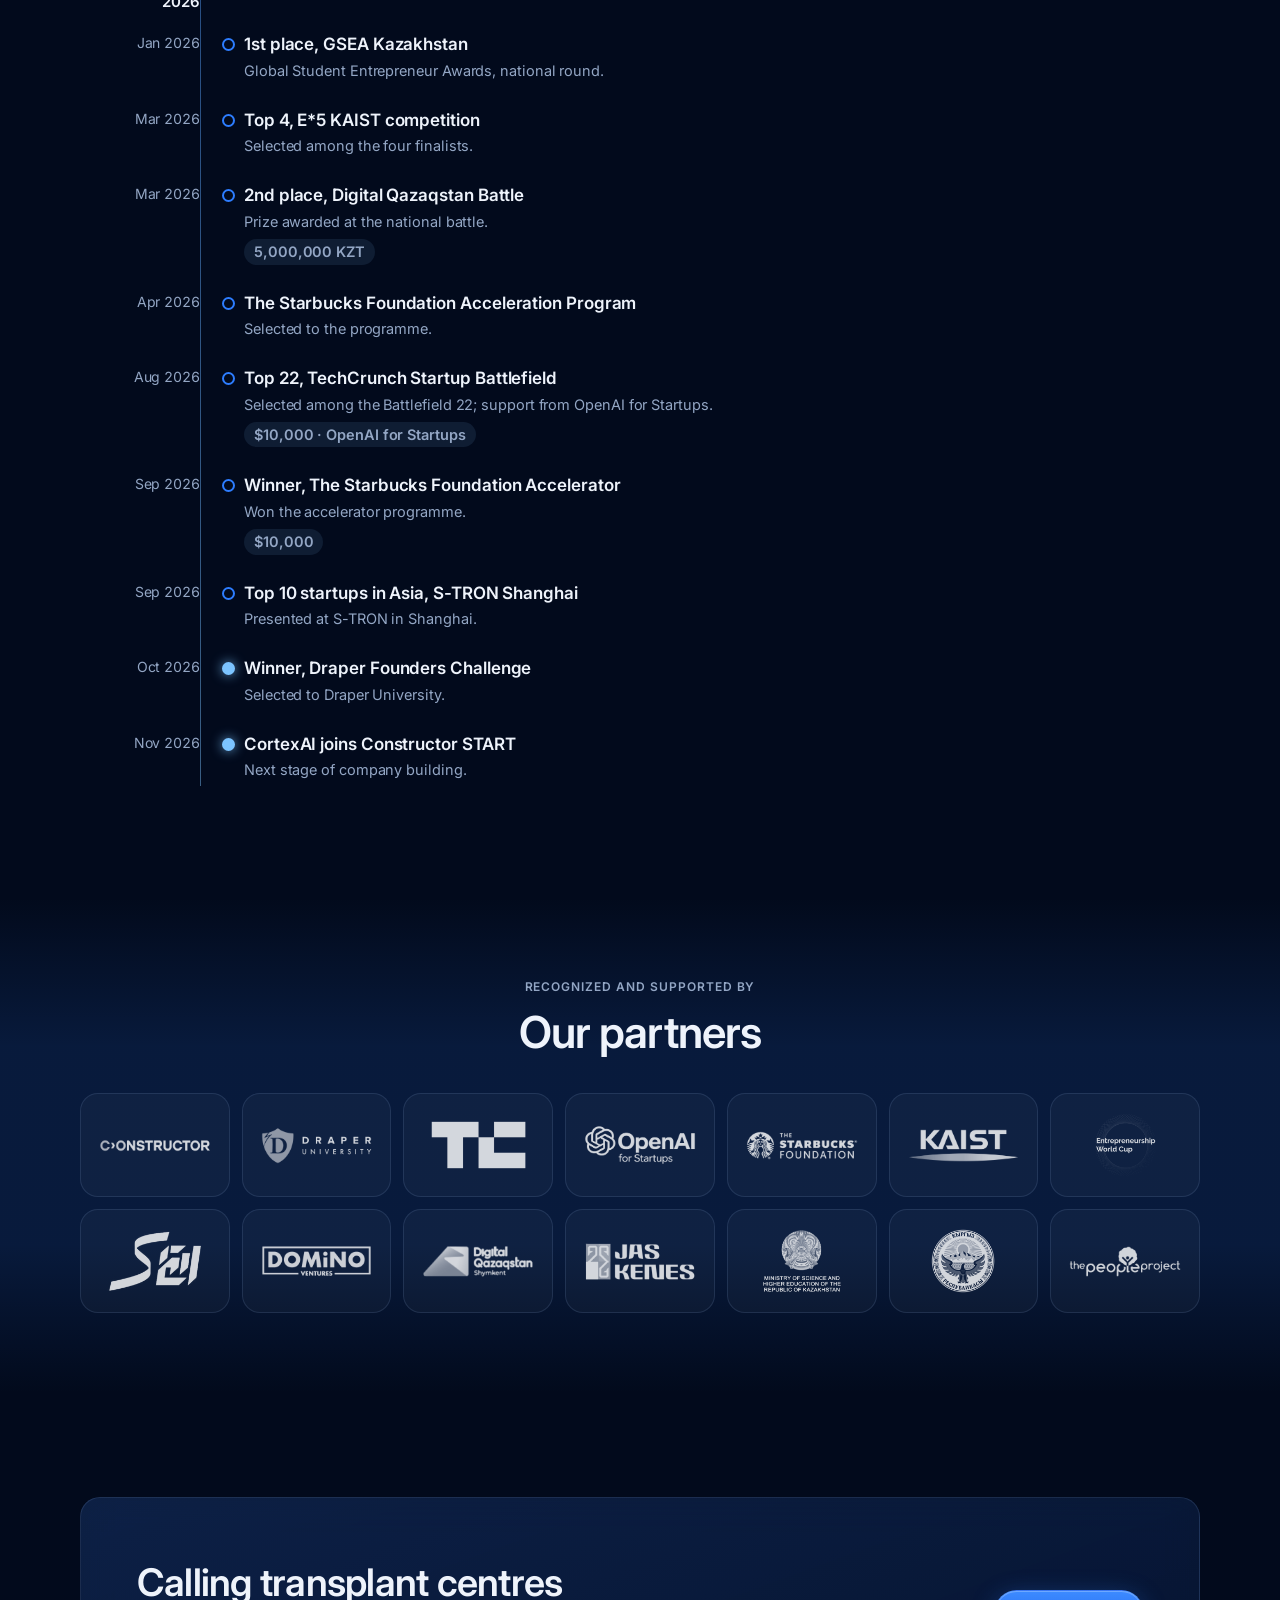
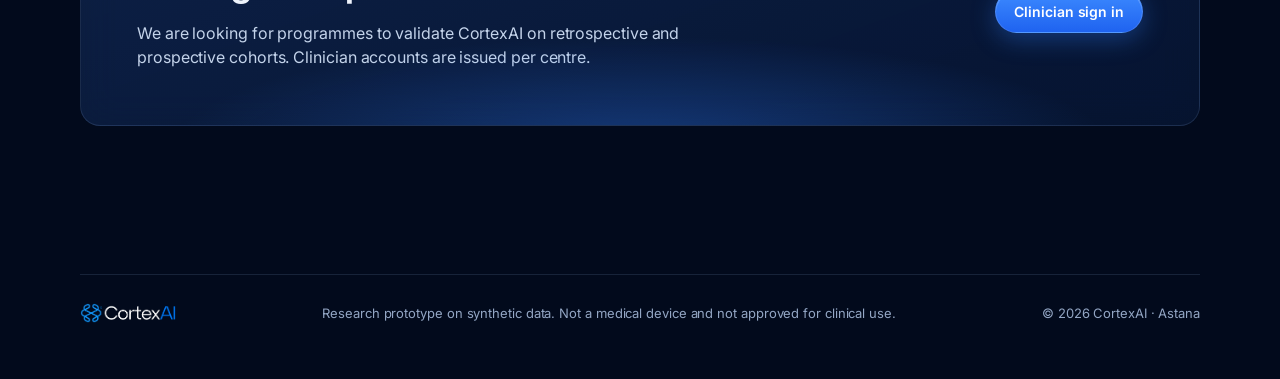
==== commit 8b26b3b0: "Move medical AI to ml/, CKD-EPI 2021, umol/L, DSA by locus, stable-phase tacrolimus CV, alert timing" ====
--- a/web/index.html
+++ b/web/index.html
@@ -3,204 +3,203 @@
 <head>
 <meta charset="utf-8">
 <meta name="viewport" content="width=device-width, initial-scale=1">
-<title>CortexAI Graft Care</title>
-<meta name="description" content="CortexAI builds clinical decision support that estimates kidney transplant rejection risk from immunogenetics, drug exposure and graft-injury biomarkers.">
+<title>CortexAI Organ Rejection Prediction</title>
+<meta name="description" content="CortexAI is clinical AI that predicts kidney transplant rejection from immunogenetics, immunosuppressant exposure and graft-injury biomarkers.">
 <link rel="preconnect" href="https://fonts.googleapis.com">
 <link rel="preconnect" href="https://fonts.gstatic.com" crossorigin>
-<link href="https://fonts.googleapis.com/css2?family=Michroma&family=Manrope:wght@400;500;600;700&family=IBM+Plex+Mono:wght@400;500&display=swap" rel="stylesheet">
+<link href="https://fonts.googleapis.com/css2?family=Inter:wght@300;400;500;600;700&display=swap" rel="stylesheet">
 <link rel="stylesheet" href="assets/css/base.css">
 <style>
-  /* layout: cinematic hero (graft in the middle, split wordmark), then a calm, single-column reading flow */
-  .wrap { width: min(1180px, calc(100% - 40px)); margin: 0 auto; }
-  header.nav { position: absolute; top: 18px; left: 0; right: 0; z-index: 5; }
-  header.nav .wrap { display: flex; align-items: center; justify-content: space-between; gap: 16px; }
-  header.nav img { height: 28px; display: block; }
-  .links { display: flex; gap: 4px; padding: 6px; border-radius: 12px; align-items: center; }
-  .links a { font-size: 13px; text-decoration: none; padding: 7px 12px; border-radius: 8px; color: var(--text); }
-  .links a:hover { background: rgba(255,255,255,.06); }
-  .links a.cta { background: var(--ember); color: #1a0d00; font-weight: 700; }
-
-  .hero { position: relative; height: clamp(640px, 92vh, 980px); overflow: hidden;
-    background: radial-gradient(70% 80% at 50% 45%, #0e3a74 0%, #082650 35%, #041430 70%, var(--ink) 100%); }
-  .hero::after { content: ""; position: absolute; inset: 0; pointer-events: none;
-    background: linear-gradient(to bottom, transparent 70%, var(--ink)), radial-gradient(120% 90% at 50% 50%, transparent 55%, rgba(0,0,0,.5)); }
-  .hero canvas { position: absolute; inset: 0; width: 100%; height: 100%; }
-  .word { position: absolute; z-index: 2; font-family: var(--display); color: #f4f8ff; line-height: .9;
-    font-size: clamp(56px, 11.5vw, 176px); letter-spacing: -0.02em; pointer-events: none; text-shadow: 0 0 40px rgba(13,143,253,.25); }
-  .w1 { left: 2.5vw; top: 28%; } .w2 { right: 2.5vw; top: 46%; }
-  .lede { position: absolute; z-index: 2; left: 2.8vw; top: calc(28% + clamp(56px, 11.5vw, 176px) + 20px); max-width: 360px;
-    font-family: var(--display); font-size: 11px; letter-spacing: .08em; line-height: 1.75; text-transform: uppercase; color: #d6e3f5; }
-  .hot { position: absolute; z-index: 3; display: flex; align-items: center; gap: 10px; transform: translate(-14px, -14px); pointer-events: none; }
-  .hot .dot { width: 28px; height: 28px; border-radius: 50%; border: 2px solid #fff; background: rgba(255,255,255,.18); box-shadow: 0 0 18px rgba(255,138,31,.8); }
-  .hot .lbl { background: #fff; color: #05101f; font-size: 12px; font-weight: 700; padding: 6px 12px; border-radius: 8px; white-space: nowrap; }
-  .layers { position: absolute; z-index: 3; left: 2.5vw; bottom: 9%; display: flex; gap: 8px; }
-  .layers button { width: 46px; height: 46px; border-radius: 50%; border: 1px solid rgba(255,255,255,.35); background: transparent;
-    font-family: var(--display); font-size: 12px; cursor: pointer; color: rgba(255,255,255,.55); }
-  .layers button[aria-pressed="true"] { color: #fff; border-color: #fff; background: rgba(255,255,255,.08); }
-  .heroCard { position: absolute; z-index: 3; right: 2.5vw; bottom: 9%; width: 330px; padding: 16px; }
-  .heroCard .h { display: flex; justify-content: space-between; align-items: center; font-family: var(--display); font-size: 13px; }
-  .heroCard .k { font-size: 11px; color: var(--muted); margin: 2px 0 10px; }
-  .heroCard p { margin: 0; padding: 12px; border-radius: 10px; background: rgba(13,143,253,.14); border: 1px solid rgba(13,143,253,.28); font-size: 13px; color: #d9e9ff; }
-
-  section { padding: 96px 0; }
-  .sec-h { display: grid; gap: 12px; margin-bottom: 40px; max-width: 760px; }
-  .sec-h h2 { font-family: var(--display); font-size: clamp(24px, 3vw, 36px); line-height: 1.25; font-weight: 400; }
-  .sec-h p { color: var(--muted); margin: 0; font-size: 17px; max-width: 65ch; }
+  /* layout: centred hero over a glowing graft; then rounded glass sections on one deep-navy canvas */
+  .wrap { width: min(1120px, calc(100% - 40px)); margin: 0 auto; }
+  .nav { position: absolute; top: 18px; left: 0; right: 0; z-index: 10; }
+  .nav .bar { display: flex; align-items: center; justify-content: space-between; gap: 16px; padding: 8px 8px 8px 18px; border-radius: 999px; }
+  .nav img { height: 24px; display: block; }
+  .nav .links { display: flex; gap: 2px; align-items: center; }
+  .nav .links a { font-size: 14px; text-decoration: none; padding: 8px 14px; border-radius: 999px; color: #d7e3f5; }
+  .nav .links a:hover { background: rgba(255,255,255,.06); }
+
+  .hero { position: relative; overflow: hidden; padding: 150px 0 0; text-align: center; min-height: 820px;
+    background: radial-gradient(60% 55% at 50% 62%, rgba(45,125,255,.38), transparent 70%), radial-gradient(90% 60% at 50% 115%, #3b8cff 0%, #123c8c 35%, transparent 70%), var(--ink); }
+  .hero::after { content: ""; position: absolute; left: 0; right: 0; bottom: 0; height: 160px; background: linear-gradient(transparent, var(--ink)); pointer-events: none; }
+  .hero .eyebrow { color: #9fc6ff; }
+  .hero h1 { font-size: clamp(40px, 6.2vw, 76px); font-weight: 600; line-height: 1.04; margin: 14px auto 0; max-width: 900px;
+    background: linear-gradient(180deg, #ffffff 30%, #a9c7f2); -webkit-background-clip: text; background-clip: text; color: transparent; }
+  .hero .sub { color: #b8c9e3; font-size: clamp(16px, 1.6vw, 19px); max-width: 620px; margin: 18px auto 0; }
+  .hero .ctas { display: flex; gap: 10px; justify-content: center; margin-top: 28px; flex-wrap: wrap; position: relative; z-index: 3; }
+  .stage { position: relative; height: 640px; margin-top: 10px; }
+  .stage canvas { position: absolute; inset: 0; width: 100%; height: 100%; }
+  .hot { position: absolute; z-index: 3; display: flex; align-items: center; gap: 10px; transform: translate(-13px, -13px); pointer-events: none; }
+  .hot .dot { width: 26px; height: 26px; border-radius: 50%; border: 2px solid #fff; background: rgba(255,255,255,.18); box-shadow: 0 0 18px rgba(255,154,92,.8); }
+  .hot .lbl { background: #fff; color: #05101f; font-size: 13px; font-weight: 600; padding: 6px 12px; border-radius: 999px; white-space: nowrap; }
+  .seg { position: absolute; z-index: 4; left: 50%; bottom: 70px; transform: translateX(-50%); display: flex; gap: 4px; padding: 5px; border-radius: 999px; }
+  .seg button { border: 0; background: transparent; color: #c9d8ee; font-size: 13px; font-weight: 500; padding: 8px 14px; border-radius: 999px; cursor: pointer; white-space: nowrap; }
+  .seg button[aria-pressed="true"] { background: #fff; color: #061230; }
+  .layerNote { position: absolute; z-index: 4; left: 50%; bottom: 8px; margin: 0; transform: translateX(-50%); width: min(520px, 90%); font-size: 14px; color: #cfe0f8; }
+
+  section { padding: 104px 0; }
+  .sec-h { display: grid; gap: 12px; margin-bottom: 36px; max-width: 720px; }
+  .sec-h.c { margin-left: auto; margin-right: auto; text-align: center; justify-items: center; }
+  .sec-h h2 { font-size: clamp(30px, 3.6vw, 44px); font-weight: 600; line-height: 1.12; }
+  .sec-h p { color: var(--muted); margin: 0; font-size: 18px; max-width: 62ch; }
+
+  .what { display: grid; grid-template-columns: 1.25fr 1fr; gap: 48px; align-items: center; padding: 44px; }
+  .what p { color: #c3d3ea; font-size: 17px; margin: 14px 0 0; max-width: 56ch; }
+  .facts { display: grid; gap: 22px; border-left: 1px solid var(--line); padding-left: 36px; }
+  .facts b { display: block; font-size: 40px; font-weight: 500; letter-spacing: -0.03em; line-height: 1.05; }
+  .facts span { color: var(--muted); font-size: 14px; }
 
   .layersGrid { display: grid; grid-template-columns: repeat(3, 1fr); gap: 16px; }
-  .layerCard { padding: 24px; display: grid; gap: 10px; align-content: start; }
-  .layerCard .n { font-family: var(--display); font-size: 12px; color: var(--ember); }
-  .layerCard h3 { font-size: 19px; }
+  .layerCard { padding: 28px; display: grid; gap: 10px; align-content: start; }
+  .layerCard .n { font-size: 13px; font-weight: 600; color: var(--sky); }
+  .layerCard h3 { font-size: 21px; font-weight: 600; }
   .layerCard p { margin: 0; color: var(--muted); font-size: 15px; }
-  .layerCard ul { margin: 4px 0 0; padding-left: 18px; color: #c6d5ea; font-size: 14px; display: grid; gap: 4px; }
-
-  .flow { display: grid; grid-template-columns: repeat(4, 1fr); gap: 0; margin-top: 28px; border: 1px solid var(--line); border-radius: var(--r); overflow: hidden; }
-  .flow div { padding: 20px; border-right: 1px solid var(--line); background: rgba(7,26,54,.5); }
-  .flow div:last-child { border-right: 0; }
-  .flow b { display: block; font-size: 15px; margin-bottom: 6px; }
-  .flow span { color: var(--muted); font-size: 14px; }
-
-  .preview { padding: 0; overflow: hidden; }
-  .pv-top { display: flex; justify-content: space-between; align-items: center; padding: 14px 18px; border-bottom: 1px solid var(--line); }
-  .pv-top b { font-size: 15px; }
-  .pv-row { display: grid; grid-template-columns: 6px 1.4fr .7fr 1fr 1fr 1.6fr; gap: 14px; align-items: center; padding: 12px 18px; border-bottom: 1px solid var(--line); font-size: 14px; }
+  .layerCard ul { margin: 6px 0 0; padding-left: 18px; color: #c9d8ee; font-size: 14.5px; display: grid; gap: 5px; }
+
+  .steps { display: grid; grid-template-columns: repeat(4, 1fr); gap: 16px; margin-top: 16px; }
+  .step { padding: 22px; display: grid; gap: 10px; align-content: start; }
+  .step .ic { width: 40px; height: 40px; border-radius: 12px; display: grid; place-items: center; background: linear-gradient(160deg, #2d7dff, #1a4fc0); box-shadow: 0 6px 20px rgba(45,125,255,.35); }
+  .step .ic svg { width: 20px; height: 20px; }
+  .step b { font-size: 16px; } .step span { color: var(--muted); font-size: 14px; }
+
+  .frame { padding: 10px; border-radius: 28px; }
+  .preview { border-radius: 20px; overflow: hidden; background: rgba(2,10,28,.72); border: 1px solid var(--line); }
+  .pv-top { display: flex; justify-content: space-between; align-items: center; padding: 16px 20px; border-bottom: 1px solid var(--line); }
+  .pv-top b { font-size: 16px; }
+  .pv-row { display: grid; grid-template-columns: 6px 1.5fr .7fr .8fr .8fr 1.7fr; gap: 14px; align-items: center; padding: 13px 20px; border-bottom: 1px solid var(--line); font-size: 14px; }
   .pv-row:last-child { border-bottom: 0; }
-  .pv-row.head { color: var(--muted); font-size: 12px; text-transform: uppercase; letter-spacing: .06em; }
+  .pv-row.head { color: var(--muted); font-size: 12px; font-weight: 600; text-transform: uppercase; letter-spacing: .06em; }
   .stripe { width: 4px; height: 30px; border-radius: 3px; }
-  .chip { display: inline-block; font-size: 12px; padding: 3px 8px; border-radius: 999px; margin: 2px 4px 2px 0; border: 1px solid; }
-  .chip.hi { color: #ffb0aa; border-color: rgba(255,93,82,.5); background: rgba(255,93,82,.12); }
-  .chip.md { color: #ffd59a; border-color: rgba(255,181,71,.45); background: rgba(255,181,71,.1); }
-  .risk { font-family: var(--mono); font-weight: 500; }
+  .chip { display: inline-block; font-style: normal; font-size: 12px; padding: 3px 9px; border-radius: 999px; margin: 2px 4px 2px 0; border: 1px solid; }
+  .chip.hi { color: #ffb7b0; border-color: rgba(255,107,97,.45); background: rgba(255,107,97,.12); }
+  .chip.md { color: #ffdba3; border-color: rgba(255,190,92,.4); background: rgba(255,190,92,.1); }
+  .risk { font-weight: 600; }
 
   .refs { display: grid; grid-template-columns: repeat(2, 1fr); gap: 16px; }
-  .ref { padding: 20px; display: grid; gap: 8px; }
-  .ref .k { font-family: var(--mono); font-size: 13px; color: var(--ember); }
-  .ref p { margin: 0; color: #c6d5ea; font-size: 15px; }
-  .ref a { font-size: 13px; color: var(--muted); }
-
-  .timeline { position: relative; display: grid; gap: 0; }
-  .timeline::before { content: ""; position: absolute; left: 132px; top: 8px; bottom: 8px; width: 1px; background: linear-gradient(var(--blue), var(--ember)); opacity: .5; }
-  .tl { display: grid; grid-template-columns: 132px 1fr; gap: 28px; padding: 14px 0; }
-  .tl .d { font-family: var(--mono); font-size: 13px; color: var(--muted); text-align: right; padding-right: 0; position: relative; }
-  .tl .d::after { content: ""; position: absolute; right: -33px; top: 5px; width: 9px; height: 9px; border-radius: 50%; background: var(--ink); border: 2px solid var(--blue); }
-  .tl.key .d::after { border-color: var(--ember); background: var(--ember); box-shadow: 0 0 12px rgba(255,138,31,.7); }
-  .tl .c { padding-left: 14px; }
-  .tl .c b { font-size: 16px; display: block; }
-  .tl .c span { color: var(--muted); font-size: 14px; }
-  .tl .tag { display: block; width: max-content; margin-top: 6px; font-family: var(--mono); font-size: 12px; color: var(--ember); }
-  .yr { font-family: var(--display); font-size: 13px; color: var(--text); padding: 26px 0 6px; display: grid; grid-template-columns: 132px 1fr; gap: 28px; }
-  .yr span:first-child { text-align: right; }
-
-  .logos { display: grid; grid-template-columns: repeat(7, 1fr); gap: 1px; background: var(--line); border: 1px solid var(--line); border-radius: var(--r); overflow: hidden; }
-  .logos figure { margin: 0; background: var(--ink); display: grid; place-items: center; height: 116px; padding: 18px; }
-  .logos img { max-height: 54px; max-width: 120px; object-fit: contain; opacity: .78; transition: opacity .2s; }
-  .logos figure:hover img { opacity: 1; }
-  .logos figure.tall img { max-height: 70px; }
-
-  .cta-band { padding: 56px; display: grid; grid-template-columns: 1.3fr 1fr; gap: 32px; align-items: center; }
-  .cta-band h2 { font-family: var(--display); font-size: clamp(22px, 2.6vw, 32px); font-weight: 400; line-height: 1.3; }
-  .cta-band p { color: var(--muted); margin: 10px 0 0; }
-  .cta-band .acts { display: flex; gap: 10px; flex-wrap: wrap; justify-content: flex-end; }
-  footer { padding: 40px 0 56px; border-top: 1px solid var(--line); color: var(--muted); font-size: 13px; }
-  footer .wrap { display: flex; justify-content: space-between; gap: 20px; flex-wrap: wrap; align-items: center; }
-  footer img { height: 22px; }
+  .ref { padding: 24px; display: grid; gap: 8px; }
+  .ref .k { font-size: 22px; font-weight: 600; color: #fff; }
+  .ref p { margin: 0; color: #c3d3ea; font-size: 15px; }
+  .ref a { font-size: 13px; color: var(--sky); text-decoration: none; } .ref a:hover { text-decoration: underline; }
+
+  .timeline { position: relative; display: grid; }
+  .timeline::before { content: ""; position: absolute; left: 120px; top: 8px; bottom: 8px; width: 1px; background: linear-gradient(var(--blue), var(--sky)); opacity: .45; }
+  .tl { display: grid; grid-template-columns: 120px 1fr; gap: 30px; padding: 13px 0; }
+  .tl .d { font-size: 14px; color: var(--muted); text-align: right; position: relative; font-variant-numeric: tabular-nums; }
+  .tl .d::after { content: ""; position: absolute; right: -35px; top: 6px; width: 9px; height: 9px; border-radius: 50%; background: var(--ink); border: 2px solid var(--blue); }
+  .tl.key .d::after { background: var(--sky); border-color: var(--sky); box-shadow: 0 0 12px rgba(124,196,255,.8); }
+  .tl .c { padding-left: 14px; } .tl .c b { font-size: 17px; font-weight: 600; display: block; } .tl .c span { color: var(--muted); font-size: 14.5px; }
+  .tl .tag { display: block; width: max-content; margin-top: 6px; font-size: 12.5px; font-weight: 600; color: var(--sky); padding: 2px 10px; border-radius: 999px; background: rgba(124,196,255,.1); }
+  .yr { font-size: 15px; font-weight: 600; padding: 28px 0 6px; display: grid; grid-template-columns: 120px 1fr; gap: 30px; } .yr span:first-child { text-align: right; }
+
+  .partners { padding: 80px 0; background: linear-gradient(180deg, transparent, rgba(45,125,255,.14) 30%, rgba(45,125,255,.14) 70%, transparent); }
+  .logos { display: grid; grid-template-columns: repeat(7, 1fr); gap: 12px; }
+  .logos figure { min-width: 0; margin: 0; display: grid; place-items: center; height: 104px; padding: 18px; border-radius: 18px; background: rgba(255,255,255,.03); border: 1px solid var(--line); }
+  .logos img { max-height: 48px; max-width: 100%; object-fit: contain; opacity: .82; } .logos figure.tall img { max-height: 64px; }
+
+  .cta { padding: 56px; display: grid; grid-template-columns: 1.3fr auto; gap: 32px; align-items: center; overflow: hidden; position: relative; }
+  .cta::before { content: ""; position: absolute; inset: auto -10% -80% -10%; height: 140%; background: radial-gradient(50% 50% at 50% 50%, rgba(45,125,255,.35), transparent 70%); pointer-events: none; }
+  .cta h2 { font-size: clamp(26px, 3vw, 38px); font-weight: 600; } .cta p { color: #c3d3ea; margin: 10px 0 0; max-width: 56ch; }
+  footer { padding: 44px 0 56px; color: var(--muted); font-size: 13px; }
+  footer .wrap { display: flex; justify-content: space-between; gap: 20px; flex-wrap: wrap; align-items: center; border-top: 1px solid var(--line); padding-top: 28px; }
+  footer img { height: 20px; }
 
   @media (max-width: 960px) {
-    .layersGrid, .refs { grid-template-columns: 1fr; }
-    .flow { grid-template-columns: 1fr 1fr; } .flow div:nth-child(2) { border-right: 0; } .flow div:nth-child(-n+2) { border-bottom: 1px solid var(--line); }
+    .nav .links a:not(.btn) { display: none; }
+    .what { grid-template-columns: 1fr; padding: 28px; } .facts { border-left: 0; padding-left: 0; grid-template-columns: repeat(3, 1fr); }
+    .layersGrid, .refs { grid-template-columns: 1fr; } .steps { grid-template-columns: 1fr 1fr; }
     .logos { grid-template-columns: repeat(4, 1fr); }
-    .pv-row { grid-template-columns: 6px 1.4fr .7fr 1.6fr; } .pv-row > :nth-child(4), .pv-row > :nth-child(5) { display: none; }
-    .cta-band { grid-template-columns: 1fr; padding: 32px; } .cta-band .acts { justify-content: flex-start; }
-    .heroCard { display: none; }
+    .pv-row { grid-template-columns: 6px 1.5fr .7fr 1.6fr; } .pv-row > :nth-child(4), .pv-row > :nth-child(5) { display: none; }
+    .cta { grid-template-columns: 1fr; padding: 32px; }
   }
-  @media (max-width: 640px) {
-    .links a:not(.cta) { display: none; }
-    .word { font-size: 54px; } .w1 { top: 16%; } .w2 { top: 26%; } .lede { top: auto; bottom: 18%; right: 20px; }
-    .layers { bottom: 6%; }
-    .timeline::before { left: 84px; } .tl, .yr { grid-template-columns: 84px 1fr; gap: 20px; } .tl .d::after { right: -25px; }
-    .logos { grid-template-columns: repeat(2, 1fr); }
-    section { padding: 64px 0; }
+  @media (max-width: 600px) {
+    .hero { padding-top: 120px; min-height: 0; } .stage { height: 420px; } .seg button { padding: 7px 10px; font-size: 12px; } .layerNote { display: none; }
+    .facts { grid-template-columns: 1fr; } .facts b { font-size: 32px; } .steps { grid-template-columns: 1fr; }
+    .timeline::before { left: 76px; } .tl, .yr { grid-template-columns: 76px 1fr; gap: 22px; } .tl .d::after { right: -27px; }
+    .logos { grid-template-columns: repeat(2, 1fr); } section { padding: 72px 0; }
   }
 </style>
 </head>
 <body>
 <header class="nav">
   <div class="wrap">
-    <a href="index.html" aria-label="CortexAI home"><img src="assets/logos/cortexai.png" alt="CortexAI"></a>
-    <nav class="links glass" aria-label="Main">
-      <a href="#platform">Platform</a>
-      <a href="#science">Science</a>
-      <a href="#roadmap">Roadmap</a>
-      <a href="#recognition">Recognition</a>
-      <a class="cta" href="login.html">Clinician sign in</a>
-    </nav>
+    <div class="bar glass">
+      <a href="index.html" aria-label="CortexAI home"><img src="assets/logos/cortexai.png" alt="CortexAI"></a>
+      <nav class="links" aria-label="Main">
+        <a href="#how">How it works</a>
+        <a href="#science">Science</a>
+        <a href="#roadmap">Roadmap</a>
+        <a href="#partners">Partners</a>
+        <a class="btn btn-blue" href="login.html">Clinician sign in</a>
+      </nav>
+    </div>
   </div>
 </header>
 
 <div class="hero">
-  <canvas id="cv" aria-hidden="true"></canvas>
-  <div class="word w1" aria-hidden="true">Graft</div>
-  <div class="word w2" aria-hidden="true">Care</div>
-  <h1 class="lede">Clinical AI that estimates kidney transplant rejection risk by reading immunogenetics, drug exposure and graft-injury biomarkers together.</h1>
-  <div class="hot" id="hot"><span class="dot"></span><span class="lbl" id="hotLbl">Immunogenetics</span></div>
-  <div class="layers" role="group" aria-label="Signal layers">
-    <button aria-pressed="true" data-l="0" title="Immunogenetics">01</button>
-    <button aria-pressed="false" data-l="1" title="Drug exposure">02</button>
-    <button aria-pressed="false" data-l="2" title="Graft injury">03</button>
+  <div class="wrap" style="position:relative;z-index:3">
+    <span class="eyebrow">AI for transplant immunology</span>
+    <h1>Predict organ rejection before it happens</h1>
+    <p class="sub">CortexAI reads a recipient's genetics, immunosuppressant levels and graft-injury biomarkers together and estimates the risk of kidney transplant rejection over the next 12 months.</p>
+    <div class="ctas"><a class="btn btn-light" href="login.html">Open the clinician workspace</a><a class="btn" href="#how">How it works</a></div>
   </div>
-  <aside class="heroCard glass">
-    <div class="h"><span>CortexAI Clinic</span><img src="assets/logos/cortexai-mark.png" alt="" style="height:18px"></div>
-    <div class="k">Decision support for transplant nephrology</div>
-    <p id="layerText">HLA typing, class II eplet load and PIRCHE-II scores describe how foreign the graft looks to the recipient's immune system.</p>
-  </aside>
+  <div class="stage">
+    <canvas id="cv" aria-hidden="true"></canvas>
+    <div class="hot" id="hot"><span class="dot"></span><span class="lbl" id="hotLbl">Immunogenetics</span></div>
+    <p class="layerNote" id="layerText">HLA typing, class II eplet load and PIRCHE-II describe how foreign the graft looks to the recipient's immune system.</p>
+    <div class="seg glass" role="group" aria-label="Signal layers">
+      <button aria-pressed="true" data-l="0">Immunogenetics</button>
+      <button aria-pressed="false" data-l="1">Drug exposure</button>
+      <button aria-pressed="false" data-l="2">Graft injury</button>
+    </div>
+  </div>
 </div>
 
 <main>
-  <section id="platform">
-    <div class="wrap">
-      <div class="sec-h">
-        <span class="eyebrow">Platform</span>
+  <section style="padding-top:40px">
+    <div class="wrap">
+      <div class="what glass">
+        <div>
+          <span class="eyebrow">What we are doing</span>
+          <h2 style="font-size:clamp(28px,3.2vw,40px);font-weight:600;margin-top:10px;line-height:1.15">Rejection risk, read early and explained</h2>
+          <p>Rejection is the main threat to a transplanted kidney, and creatinine often rises only after damage has started. CortexAI combines the signals transplant teams already collect into one forward-looking risk, shows which factors drive it, and ranks the recipients who need attention first.</p>
+        </div>
+        <div class="facts">
+          <div><b class="num">12 mo</b><span>Forward risk horizon at every visit</span></div>
+          <div><b class="num">22</b><span>Genetic, immunological and clinical inputs</span></div>
+          <div><b>Every</b><span>Clinical decision recorded in an audit log</span></div>
+        </div>
+      </div>
+    </div>
+  </section>
+
+  <section id="how" style="padding-top:24px">
+    <div class="wrap">
+      <div class="sec-h c">
+        <span class="eyebrow">How it works</span>
         <h2>Three signal layers, one risk the transplant team can act on</h2>
-        <p>Rejection rarely announces itself through one number. CortexAI keeps the immunological, pharmacological and injury picture of every recipient in one place and ranks who needs attention first.</p>
       </div>
       <div class="layersGrid">
-        <article class="layerCard glass">
-          <span class="n">01 · Immunogenetics</span>
-          <h3>How foreign is the graft</h3>
-          <p>Donor and recipient HLA at allele level, read as molecular mismatch rather than antigen counts.</p>
-          <ul><li>A, B, C, DRB1, DQB1 typing side by side</li><li>Class II eplet mismatch and PIRCHE-II</li><li>cPRA and preformed DSA</li></ul>
-        </article>
-        <article class="layerCard glass">
-          <span class="n">02 · Drug exposure</span>
-          <h3>Is immunosuppression holding</h3>
-          <p>Tacrolimus troughs against the target corridor for that post-transplant phase.</p>
-          <ul><li>Time in therapeutic range</li><li>Intrapatient variability (CV)</li><li>Under-exposure flags</li></ul>
-        </article>
-        <article class="layerCard glass">
-          <span class="n">03 · Graft injury</span>
-          <h3>Is the graft being hurt now</h3>
-          <p>Non-invasive markers that move before, or alongside, creatinine.</p>
-          <ul><li>dd-cfDNA fraction trend</li><li>De novo DSA and MFI trajectory</li><li>eGFR slope, UPCR, BK viremia, Banff biopsies</li></ul>
-        </article>
-      </div>
-      <div class="flow" aria-label="How a review works">
-        <div><b>1 · Ingest</b><span>Labs, HLA typing and biopsy reports per visit.</span></div>
-        <div><b>2 · Score</b><span>12-month rejection risk with the factors behind it.</span></div>
-        <div><b>3 · Triage</b><span>Worklist ordered by alerts and risk, thresholds set by the centre.</span></div>
-        <div><b>4 · Decide</b><span>Clinician records the decision. Every action lands in the audit log.</span></div>
+        <article class="layerCard glass"><span class="n">Immunogenetics</span><h3>How foreign is the graft</h3><p>Donor and recipient HLA at allele level, read as molecular mismatch rather than antigen counts.</p><ul><li>A, B, C, DRB1, DQB1 side by side</li><li>Class II eplet mismatch, PIRCHE-II</li><li>cPRA, preformed and de novo DSA by locus</li></ul></article>
+        <article class="layerCard glass"><span class="n">Drug exposure</span><h3>Is immunosuppression holding</h3><p>Tacrolimus troughs against the target corridor for each post-transplant phase.</p><ul><li>Time in therapeutic range</li><li>Intrapatient variability, stable phase</li><li>Under-exposure flags</li></ul></article>
+        <article class="layerCard glass"><span class="n">Graft injury</span><h3>Is the graft being hurt now</h3><p>Non-invasive markers that move before, or alongside, creatinine.</p><ul><li>dd-cfDNA fraction trend</li><li>eGFR (CKD-EPI 2021) slope, UPCR</li><li>BK viremia, Banff biopsy history</li></ul></article>
+      </div>
+      <div class="steps">
+        <div class="step glass"><span class="ic"><svg viewBox="0 0 20 20" fill="none" stroke="#fff" stroke-width="1.6"><path d="M4 3h8l4 4v10H4z"/><path d="M12 3v4h4M7 11h6M7 14h4"/></svg></span><b>1. Ingest</b><span>Labs, HLA typing and biopsy reports at each visit.</span></div>
+        <div class="step glass"><span class="ic"><svg viewBox="0 0 20 20" fill="none" stroke="#fff" stroke-width="1.6"><path d="M3 15l4-5 3 3 4-6 3 4"/></svg></span><b>2. Predict</b><span>12-month rejection risk and the factors behind it.</span></div>
+        <div class="step glass"><span class="ic"><svg viewBox="0 0 20 20" fill="none" stroke="#fff" stroke-width="1.6"><path d="M4 5h12M4 10h8M4 15h5"/></svg></span><b>3. Triage</b><span>Worklist ordered by signals and risk, with centre-set thresholds.</span></div>
+        <div class="step glass"><span class="ic"><svg viewBox="0 0 20 20" fill="none" stroke="#fff" stroke-width="1.6"><path d="M4 10l4 4 8-8"/></svg></span><b>4. Decide</b><span>The clinician records the decision; every action is audited.</span></div>
       </div>
     </div>
   </section>
 
   <section style="padding-top:0">
     <div class="wrap">
-      <div class="preview glass" role="img" aria-label="Example worklist from the synthetic demo cohort">
-        <div class="pv-top"><b>Today's worklist</b><span class="disclaimer">Synthetic demo cohort</span></div>
-        <div class="pv-row head"><span></span><span>Recipient</span><span>Risk 12 mo</span><span>dd-cfDNA</span><span>DSA MFI</span><span>Signals</span></div>
-        <div class="pv-row"><span class="stripe" style="background:var(--crit)"></span><span>CX-1040 · M 54 · 4 mo</span><span class="risk" style="color:#ff9d94">49%</span><span class="num">1.31%</span><span class="num">—</span><span><i class="chip hi">dd-cfDNA ≥ 1%</i><i class="chip hi">eGFR decline</i><i class="chip md">Proteinuria</i></span></div>
-        <div class="pv-row"><span class="stripe" style="background:var(--crit)"></span><span>CX-1047 · M 58 · 3 mo</span><span class="risk" style="color:#ff9d94">55%</span><span class="num">0.57%</span><span class="num">1,770</span><span><i class="chip hi">De novo DSA</i></span></div>
-        <div class="pv-row"><span class="stripe" style="background:var(--crit)"></span><span>CX-1089 · M 32 · 4 mo</span><span class="risk" style="color:#9fe9c8">8%</span><span class="num">2.08%</span><span class="num">—</span><span><i class="chip hi">dd-cfDNA ≥ 1%</i><i class="chip hi">eGFR decline</i></span></div>
-        <div class="pv-row"><span class="stripe" style="background:var(--ok)"></span><span>CX-1208 · M 49 · 8 mo</span><span class="risk" style="color:#9fe9c8">6%</span><span class="num">0.40%</span><span class="num">—</span><span class="disclaimer">No signals</span></div>
+      <div class="frame glass" role="img" aria-label="Example worklist from the synthetic demo cohort">
+        <div class="preview">
+          <div class="pv-top"><b>Today's worklist</b><span class="disclaimer">Synthetic demo cohort</span></div>
+          <div class="pv-row head"><span></span><span>Recipient</span><span>Risk 12 mo</span><span>dd-cfDNA</span><span>DSA MFI</span><span>Signals</span></div>
+          <div id="pvRows"></div>
+        </div>
       </div>
     </div>
   </section>
@@ -210,45 +209,36 @@
       <div class="sec-h">
         <span class="eyebrow">Clinical basis</span>
         <h2>Built on markers transplant centres already use</h2>
-        <p>Default alert thresholds come from published work and every centre can tune them. The model is trained on a synthetic cohort today and needs prospective validation on real recipients before clinical use.</p>
+        <p>Default thresholds come from published work, and every centre can tune them. Today the model is trained on a synthetic cohort; it needs validation on real recipients before clinical use.</p>
       </div>
       <div class="refs">
-        <article class="ref glass"><span class="k">dd-cfDNA ≥ 1%</span><p>The fraction of donor-derived cell-free DNA most often used to separate normal from abnormal results, with high negative predictive value for rejection.</p><a href="https://www.frontiersin.org/journals/transplant-international/articles/10.3389/ti.2022.10448/full">Kant &amp; Brennan, Transplant International 2022</a></article>
-        <article class="ref glass"><span class="k">DSA MFI ≥ 1,400</span><p>The binary donor-specific antibody cut-off inside the iBox prognostication system, which combines eGFR, proteinuria, DSA and Banff lesions.</p><a href="https://doi.org/10.1136/bmj.l4923">Loupy et al., BMJ 2019</a></article>
+        <article class="ref glass"><span class="k">dd-cfDNA ≥ 1%</span><p>The donor-derived cell-free DNA fraction most often used to separate normal from abnormal, with high negative predictive value for rejection.</p><a href="https://www.frontiersin.org/journals/transplant-international/articles/10.3389/ti.2022.10448/full">Kant &amp; Brennan, Transplant International 2022</a></article>
+        <article class="ref glass"><span class="k">DSA MFI ≥ 1,400</span><p>The donor-specific antibody cut-off inside the iBox prognostication system, which combines eGFR, proteinuria, DSA and Banff lesions.</p><a href="https://doi.org/10.1136/bmj.l4923">Loupy et al., BMJ 2019</a></article>
         <article class="ref glass"><span class="k">Class II eplets ≥ 14</span><p>Living-donor recipients above this load developed de novo class II DSA far more often (20.2% vs 3.4%).</p><a href="https://www.frontiersin.org/journals/immunology/articles/10.3389/fimmu.2020.02000/full">Sakamoto et al., Frontiers in Immunology 2020</a></article>
         <article class="ref glass"><span class="k">Tacrolimus CV &gt; 30%</span><p>High intrapatient variability and time below range are associated with rejection and graft loss; published cut-offs span roughly 23–40%.</p><a href="https://www.frontiersin.org/journals/immunology/articles/10.3389/fimmu.2026.1739104/full">Benning et al., Frontiers in Immunology 2026</a></article>
       </div>
     </div>
   </section>
 
-  <section id="roadmap">
-    <div class="wrap">
-      <div class="sec-h">
-        <span class="eyebrow">Roadmap</span>
-        <h2>From a lung-cancer prototype to transplant immunology</h2>
-      </div>
+  <section id="roadmap" style="padding-top:24px">
+    <div class="wrap">
+      <div class="sec-h"><span class="eyebrow">Roadmap</span><h2>From a lung-cancer prototype to transplant immunology</h2></div>
       <div class="timeline" id="tl"></div>
     </div>
   </section>
 
-  <section id="recognition" style="padding-top:24px">
-    <div class="wrap">
-      <div class="sec-h"><span class="eyebrow">Recognized and supported by</span></div>
+  <section id="partners" class="partners">
+    <div class="wrap">
+      <div class="sec-h c"><span class="eyebrow">Recognized and supported by</span><h2>Our partners</h2></div>
       <div class="logos" id="logos"></div>
     </div>
   </section>
 
-  <section style="padding-top:0">
-    <div class="wrap">
-      <div class="cta-band glass">
-        <div>
-          <h2>Running a transplant programme?</h2>
-          <p>We are looking for centres to validate CortexAI on retrospective and prospective cohorts. Clinician accounts are issued per centre.</p>
-        </div>
-        <div class="acts">
-          <a class="btn btn-ember" href="login.html">Clinician sign in</a>
-          <a class="btn" href="https://cortexos.it.com">cortexos.it.com</a>
-        </div>
+  <section>
+    <div class="wrap">
+      <div class="cta glass">
+        <div><h2>Calling transplant centres</h2><p>We are looking for programmes to validate CortexAI on retrospective and prospective cohorts. Clinician accounts are issued per centre.</p></div>
+        <a class="btn btn-blue" href="login.html" style="position:relative">Clinician sign in</a>
       </div>
     </div>
   </section>
@@ -264,25 +254,36 @@
 <script src="assets/js/kidney.js"></script>
 <script>
   const TEXT = [
-    "HLA typing, class II eplet load and PIRCHE-II scores describe how foreign the graft looks to the recipient's immune system.",
-    "Tacrolimus troughs, time in range and intrapatient variability show whether immunosuppression is actually holding.",
+    "HLA typing, class II eplet load and PIRCHE-II describe how foreign the graft looks to the recipient's immune system.",
+    "Tacrolimus troughs, time in range and stable-phase variability show whether immunosuppression is actually holding.",
     "dd-cfDNA, DSA trajectory, eGFR slope and proteinuria show whether the graft is being injured right now.",
   ];
   const hot = document.getElementById("hot"), hotLbl = document.getElementById("hotLbl");
-  const k = KidneyCloud(document.getElementById("cv"), { widthFrac: 0.3, cy: 0.5,
+  const k = KidneyCloud(document.getElementById("cv"), { widthFrac: 0.2, cy: 0.4,
     onHotspot([x, y], label) { hot.style.left = x + "px"; hot.style.top = y + "px"; hotLbl.textContent = label; } });
-  const btns = document.querySelectorAll(".layers button");
+  const btns = document.querySelectorAll(".seg button");
   btns.forEach(b => b.addEventListener("click", () => {
     btns.forEach(x => x.setAttribute("aria-pressed", x === b)); k.setLayer(+b.dataset.l);
     document.getElementById("layerText").textContent = TEXT[+b.dataset.l];
   }));
   let li = 0; const auto = setInterval(() => { li = (li + 1) % 3; btns[li].click(); }, 5000);
-  document.querySelector(".layers").addEventListener("pointerdown", () => clearInterval(auto));
+  document.querySelector(".seg").addEventListener("pointerdown", () => clearInterval(auto));
+
+  // live preview rows from the demo cohort
+  fetch("assets/demo-data.json").then(r => r.json()).then(d => {
+    const rows = d.patients.map(({ patient: p, summary: s }) => ({ p, s, v: p.visits[p.visits.length - 1] }))
+      .sort((a, b) => (b.s.alerts.filter(x => x.severity === "high").length - a.s.alerts.filter(x => x.severity === "high").length) || b.s.risk_12m - a.s.risk_12m);
+    const pick = rows.slice(0, 3).concat(rows.filter(r => !r.s.alerts.length && r.s.band === "low").slice(0, 1));
+    const col = b => ({ high: "#ff8f86", moderate: "#ffd08a", low: "#8fe6c3" })[b];
+    document.getElementById("pvRows").innerHTML = pick.map(({ p, s, v }) => {
+      const sev = s.alerts.some(a => a.severity === "high") ? "var(--crit)" : s.alerts.length ? "var(--warn)" : "var(--ok)";
+      const chips = s.alerts.filter(a => a.code !== "risk_high").slice(0, 3).map(a => `<i class="chip ${a.severity === "high" ? "hi" : "md"}">${a.title}</i>`).join("") || '<span class="disclaimer">No signals</span>';
+      return `<div class="pv-row"><span class="stripe" style="background:${sev}"></span><span>${p.id} · ${p.sex} ${p.age} · ${p.follow_up_months} mo</span><span class="risk num" style="color:${col(s.band)}">${Math.round(s.risk_12m * 100)}%</span><span class="num">${v.ddcfdna.toFixed(2)}%</span><span class="num">${v.dsa_mfi_max ? v.dsa_mfi_max.toLocaleString("en-US") : "—"}</span><span>${chips}</span></div>`;
+    }).join("");
+  }).catch(() => { document.getElementById("pvRows").innerHTML = '<div class="pv-row"><span></span><span class="disclaimer">Preview data unavailable.</span></div>'; });
 
   const ROADMAP = [
-    ["2024", [
-      ["Dec 2024", "CortexAI founded by Assylzhan Abdullayev", "First prototype: a clinical AI agent for early lung-cancer detection.", 1],
-    ]],
+    ["2024", [["Dec 2024", "CortexAI founded by Assylzhan Abdullayev", "First prototype: a clinical AI agent for early lung-cancer detection.", 1]]],
     ["2025", [
       ["Apr 2025", "Presented to the Ministry of Digital Technologies of Uzbekistan", "Nominated and invited to present the prototype."],
       ["May 2025", "Startup of the Year, Astana IT University", "Recognized by one of the leading IT universities in Eurasia."],
@@ -305,16 +306,14 @@
       ["Nov 2026", "CortexAI joins Constructor START", "Next stage of company building.", 1],
     ]],
   ];
-  const tl = document.getElementById("tl");
-  tl.innerHTML = ROADMAP.map(([y, items]) => `<div class="yr"><span>${y}</span><span></span></div>` + items.map(([d, t, s, key, money]) =>
-    `<div class="tl${key ? " key" : ""}"><div class="d">${d}</div><div class="c"><b>${t}</b><span>${s}</span>${money ? `<div class="tag">${money}</div>` : ""}</div></div>`).join("")).join("");
-
-  const LOGOS = [["constructor","Constructor"],["draper","Draper University"],["techcrunch","TechCrunch"],["openai-startups","OpenAI for Startups"],
-    ["starbucks-foundation","The Starbucks Foundation"],["kaist","KAIST"],["ewc","Entrepreneurship World Cup",1],["s-tron","S-TRON",1],
-    ["domino","Domino Ventures"],["digital-qazaqstan","Digital Qazaqstan"],["jas-kenes","Jas Kenes"],["ministry-science-kz","Ministry of Science and Higher Education of Kazakhstan",1],
-    ["kyrgyz-republic","Government of the Kyrgyz Republic",1],["people-project","The People Project"]];
-  document.getElementById("logos").innerHTML = LOGOS.map(([f, n, tall]) =>
-    `<figure class="${tall ? "tall" : ""}"><img src="assets/logos/${f}.png" alt="${n}" title="${n}"></figure>`).join("");
+  document.getElementById("tl").innerHTML = ROADMAP.map(([y, items]) => `<div class="yr"><span>${y}</span><span></span></div>` + items.map(([d, t, s, key, money]) =>
+    `<div class="tl${key ? " key" : ""}"><div class="d">${d}</div><div class="c"><b>${t}</b><span>${s}</span>${money ? `<span class="tag">${money}</span>` : ""}</div></div>`).join("")).join("");
+
+  const LOGOS = [["constructor", "Constructor"], ["draper", "Draper University"], ["techcrunch", "TechCrunch"], ["openai-startups", "OpenAI for Startups"],
+    ["starbucks-foundation", "The Starbucks Foundation"], ["kaist", "KAIST"], ["ewc", "Entrepreneurship World Cup", 1], ["s-tron", "S-TRON", 1],
+    ["domino", "Domino Ventures"], ["digital-qazaqstan", "Digital Qazaqstan"], ["jas-kenes", "Jas Kenes"], ["ministry-science-kz", "Ministry of Science and Higher Education of Kazakhstan", 1],
+    ["kyrgyz-republic", "Government of the Kyrgyz Republic", 1], ["people-project", "The People Project"]];
+  document.getElementById("logos").innerHTML = LOGOS.map(([f, n, tall]) => `<figure class="${tall ? "tall" : ""}"><img src="assets/logos/${f}.png" alt="${n}" title="${n}"></figure>`).join("");
 </script>
 </body>
 </html>
--- a/web/assets/css/base.css
+++ b/web/assets/css/base.css
@@ -1,50 +1,53 @@
-/* CortexAI Open — one visual world: deep clinical navy, brand blue, ember orange for risk. */
+/* CortexAI — one visual world: deep clinical navy, soft blue glow, glass surfaces, Apple-style type. */
 :root {
-  --ink: #030c1a;          /* page background */
-  --navy: #071a36;         /* raised surfaces */
-  --navy-2: #0c2549;       /* hover / inputs */
-  --line: rgba(140, 175, 220, 0.16);
-  --text: #e9f0fa;
-  --muted: #8ea3c0;
-  --blue: #0d8ffd;         /* CortexAI brand */
-  --ember: #ff8a1f;        /* risk / heat accent */
-  --crit: #ff5d52;
-  --warn: #ffb547;
-  --ok: #3fd69b;
-  --display: "Michroma", "Eurostile", "Arial Black", sans-serif;
-  --body: "Manrope", "Segoe UI", system-ui, sans-serif;
-  --mono: "IBM Plex Mono", ui-monospace, "SFMono-Regular", monospace;
-  --r: 14px;
+  --ink: #020a1c;          /* page background */
+  --navy: #071834;         /* raised surface */
+  --navy-2: #0b2147;
+  --line: rgba(150, 185, 235, 0.14);
+  --text: #eef3fb;
+  --muted: #93a6c4;
+  --blue: #2d7dff;         /* primary action */
+  --sky: #7cc4ff;          /* glow / data */
+  --brand: #0d8ffd;        /* CortexAI logo blue */
+  --ember: #ff9a5c;        /* risk heat */
+  --crit: #ff6b61;
+  --warn: #ffbe5c;
+  --ok: #4fd8a4;
+  --sans: -apple-system, BlinkMacSystemFont, "SF Pro Display", "SF Pro Text", "Inter", "Helvetica Neue", Arial, sans-serif;
+  --mono: "SF Mono", ui-monospace, Menlo, "JetBrains Mono", monospace;
+  --r: 20px;
   color-scheme: dark;
 }
 * { box-sizing: border-box; }
-html, body { margin: 0; background: var(--ink); color: var(--text); font-family: var(--body); }
-body { -webkit-font-smoothing: antialiased; line-height: 1.5; }
+html, body { margin: 0; background: var(--ink); color: var(--text); font-family: var(--sans); }
+body { -webkit-font-smoothing: antialiased; line-height: 1.5; letter-spacing: -0.005em; }
 a { color: inherit; }
 img { max-width: 100%; }
-h1, h2, h3 { text-wrap: balance; margin: 0; }
+h1, h2, h3 { text-wrap: balance; margin: 0; letter-spacing: -0.02em; }
 button, input, select, textarea { font: inherit; color: inherit; }
-:focus-visible { outline: 2px solid var(--blue); outline-offset: 2px; }
-.mono, .num { font-family: var(--mono); font-variant-numeric: tabular-nums; }
+:focus-visible { outline: 2px solid var(--sky); outline-offset: 2px; }
+.num { font-variant-numeric: tabular-nums; }
+.mono { font-family: var(--mono); font-size: .92em; }
 
 .btn {
-  display: inline-flex; align-items: center; gap: 8px; border: 1px solid var(--line);
-  background: rgba(255,255,255,0.04); padding: 10px 16px; border-radius: 10px;
-  cursor: pointer; text-decoration: none; font-weight: 600; font-size: 14px; transition: background .15s, border-color .15s;
+  display: inline-flex; align-items: center; justify-content: center; gap: 8px; border: 1px solid var(--line);
+  background: rgba(255,255,255,0.05); padding: 10px 18px; border-radius: 999px;
+  cursor: pointer; text-decoration: none; font-weight: 600; font-size: 14px; transition: background .15s, border-color .15s, box-shadow .15s;
 }
-.btn:hover { background: rgba(255,255,255,0.08); border-color: rgba(160,190,230,0.3); }
-.btn-ember { background: var(--ember); color: #1a0d00; border-color: transparent; }
-.btn-ember:hover { background: #ff9d43; }
-.btn-blue { background: var(--blue); color: #fff; border-color: transparent; }
-.btn-blue:hover { background: #2a9dff; }
+.btn:hover { background: rgba(255,255,255,0.09); border-color: rgba(170,200,240,0.3); }
+.btn-blue { background: linear-gradient(180deg, #3d8bff, #1f63f0); color: #fff; border-color: rgba(255,255,255,.12);
+  box-shadow: 0 6px 24px rgba(45,125,255,.35), inset 0 1px 0 rgba(255,255,255,.25); }
+.btn-blue:hover { background: linear-gradient(180deg, #519aff, #2a6ff7); }
+.btn-light { background: #fff; color: #061230; border-color: transparent; }
+.btn-light:hover { background: #e9f1ff; }
 .btn:disabled { opacity: .45; cursor: not-allowed; }
 
 .glass {
-  background: linear-gradient(160deg, rgba(14, 40, 78, 0.72), rgba(6, 20, 42, 0.78));
+  background: linear-gradient(160deg, rgba(30, 64, 120, 0.42), rgba(10, 28, 60, 0.55));
   border: 1px solid var(--line); border-radius: var(--r);
-  backdrop-filter: blur(14px); -webkit-backdrop-filter: blur(14px);
+  backdrop-filter: blur(18px) saturate(140%); -webkit-backdrop-filter: blur(18px) saturate(140%);
 }
-.eyebrow { font-family: var(--display); font-size: 11px; letter-spacing: .14em; text-transform: uppercase; color: var(--muted); }
+.eyebrow { font-size: 12px; font-weight: 600; letter-spacing: .08em; text-transform: uppercase; color: var(--muted); }
 .disclaimer { font-size: 12px; color: var(--muted); }
 
 @media (prefers-reduced-motion: reduce) {
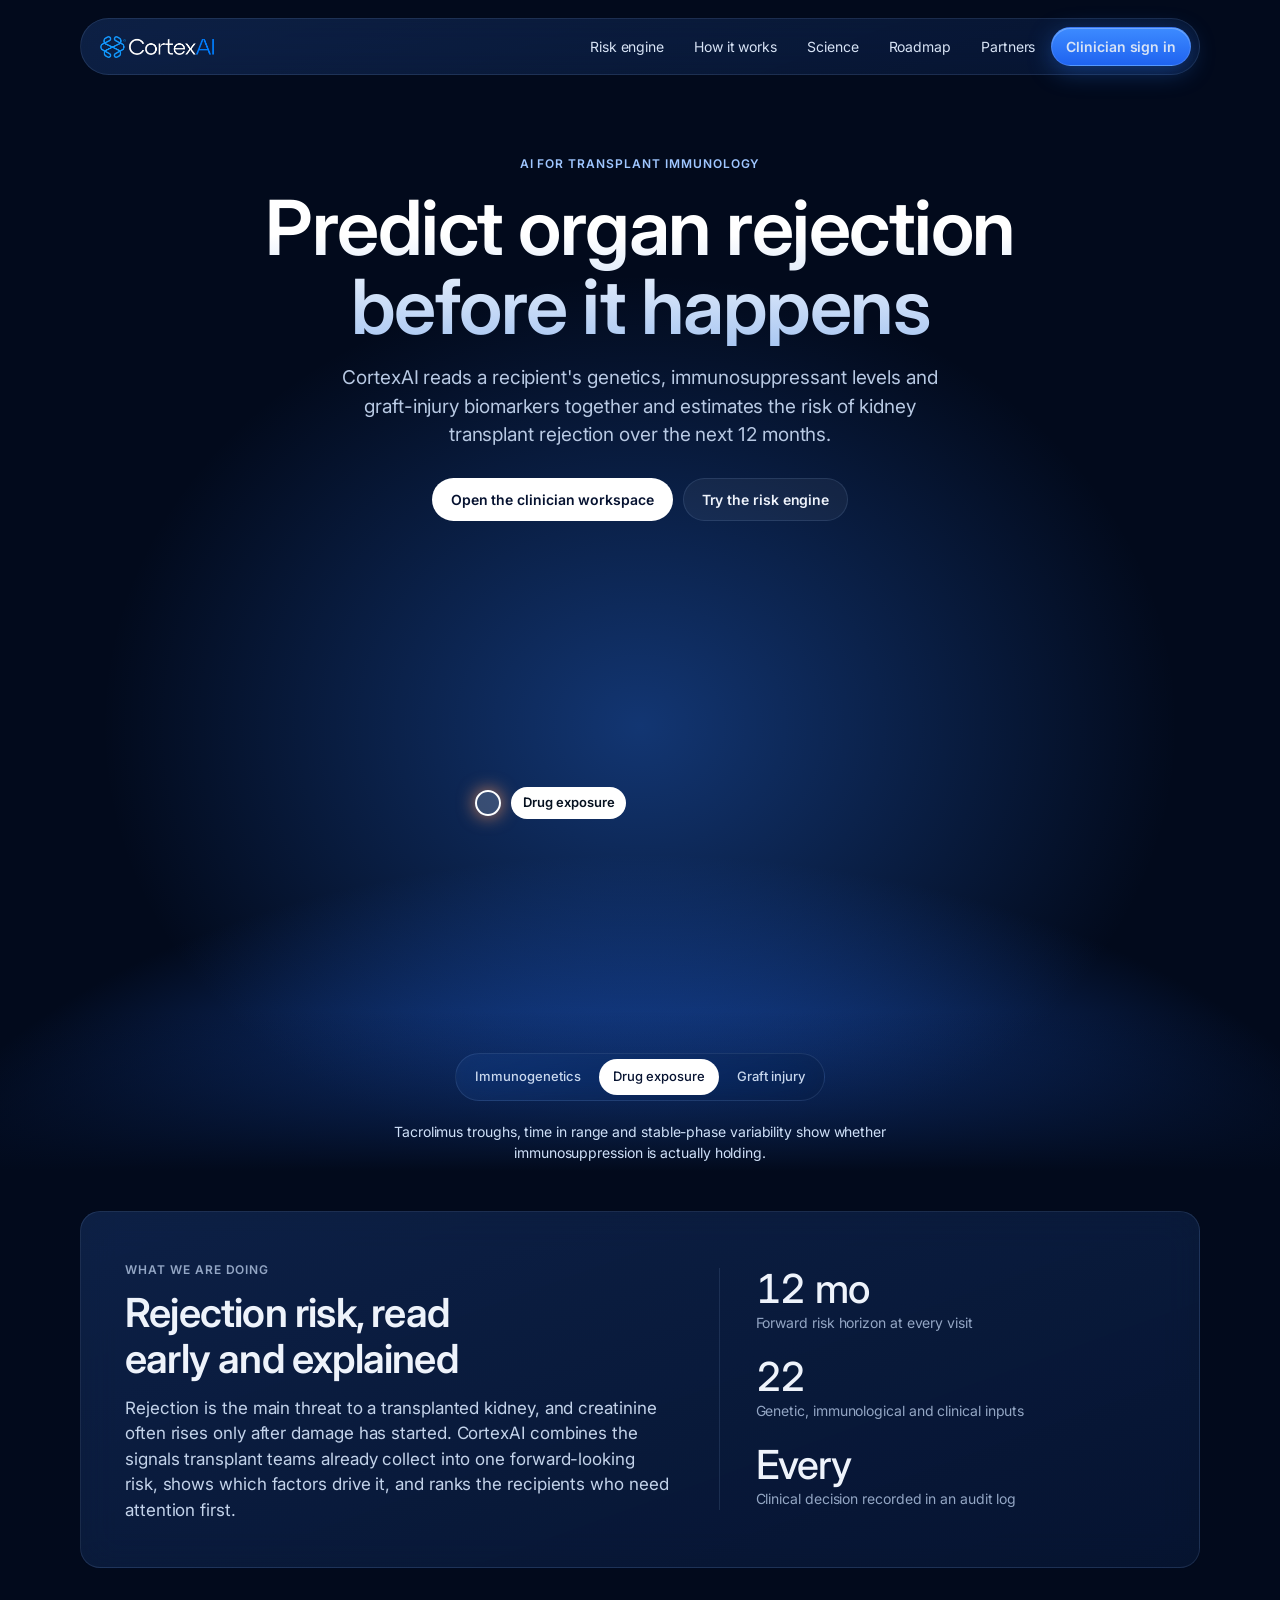
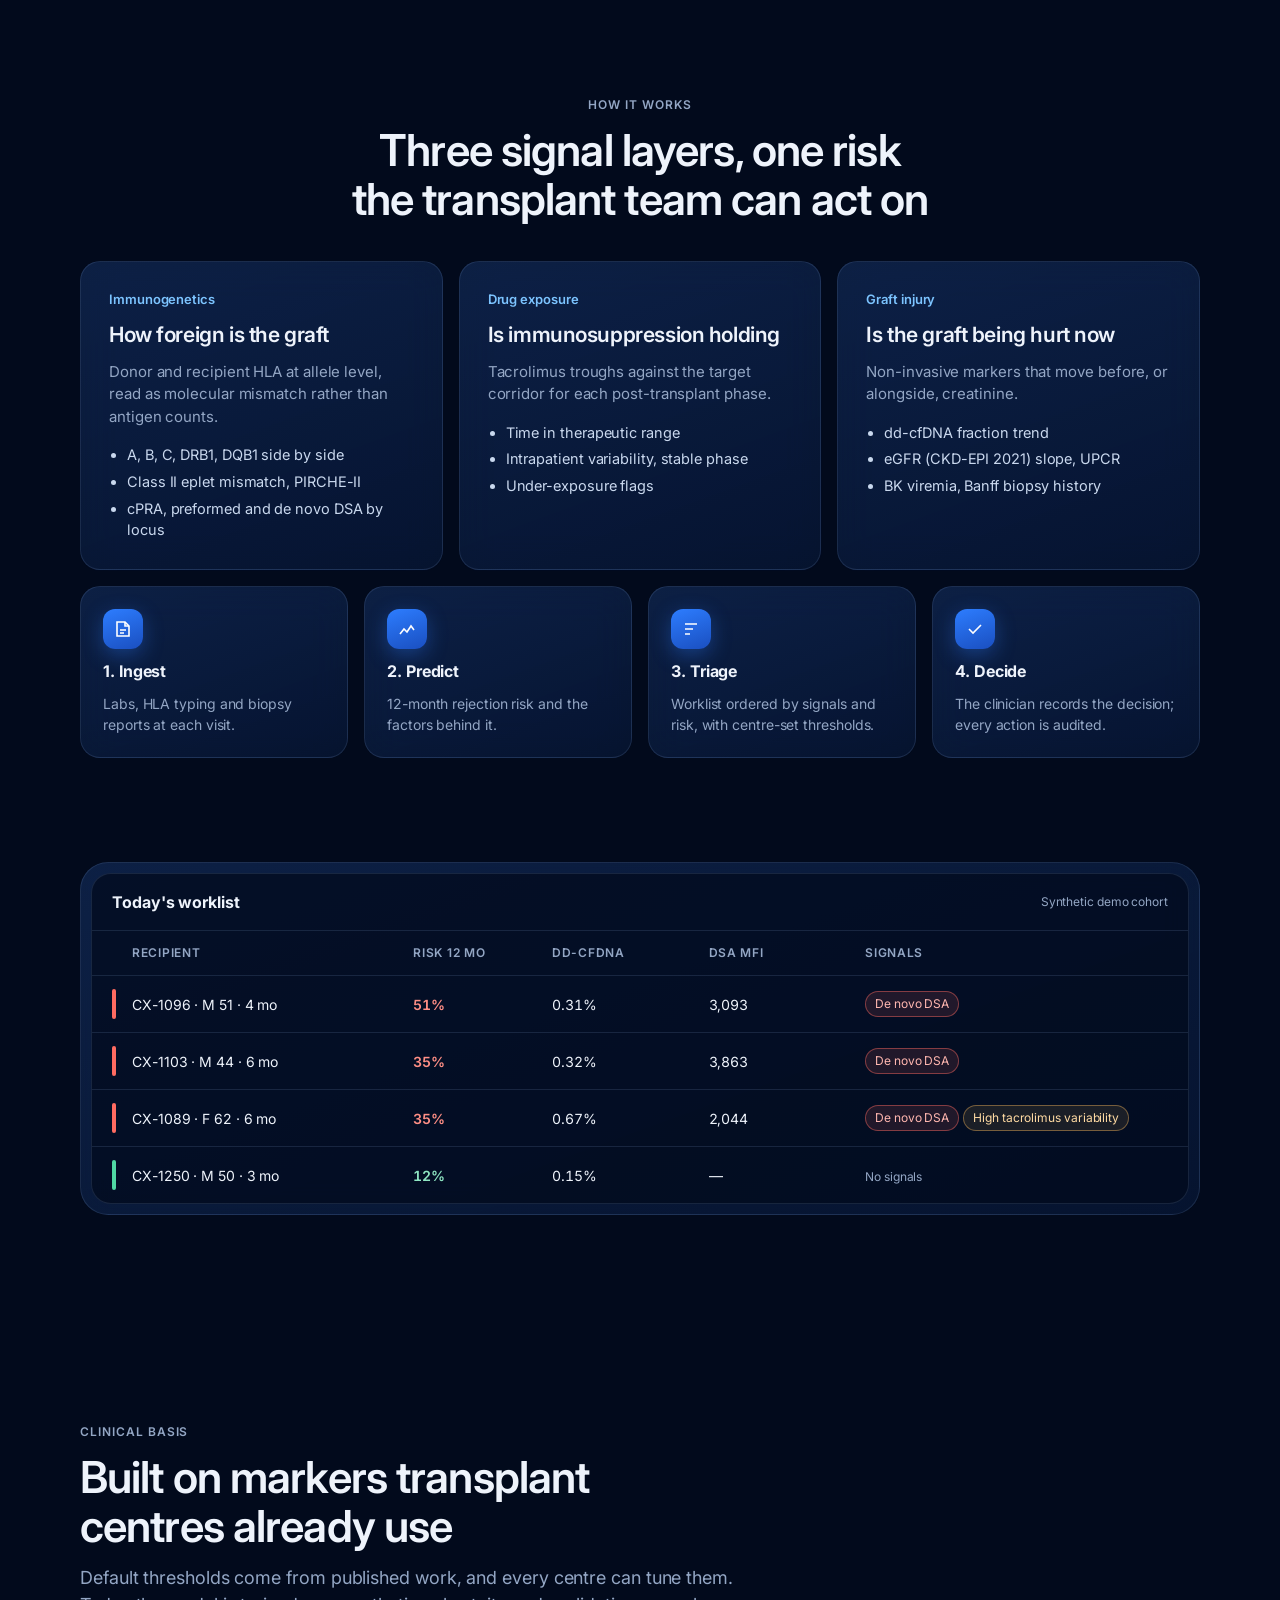
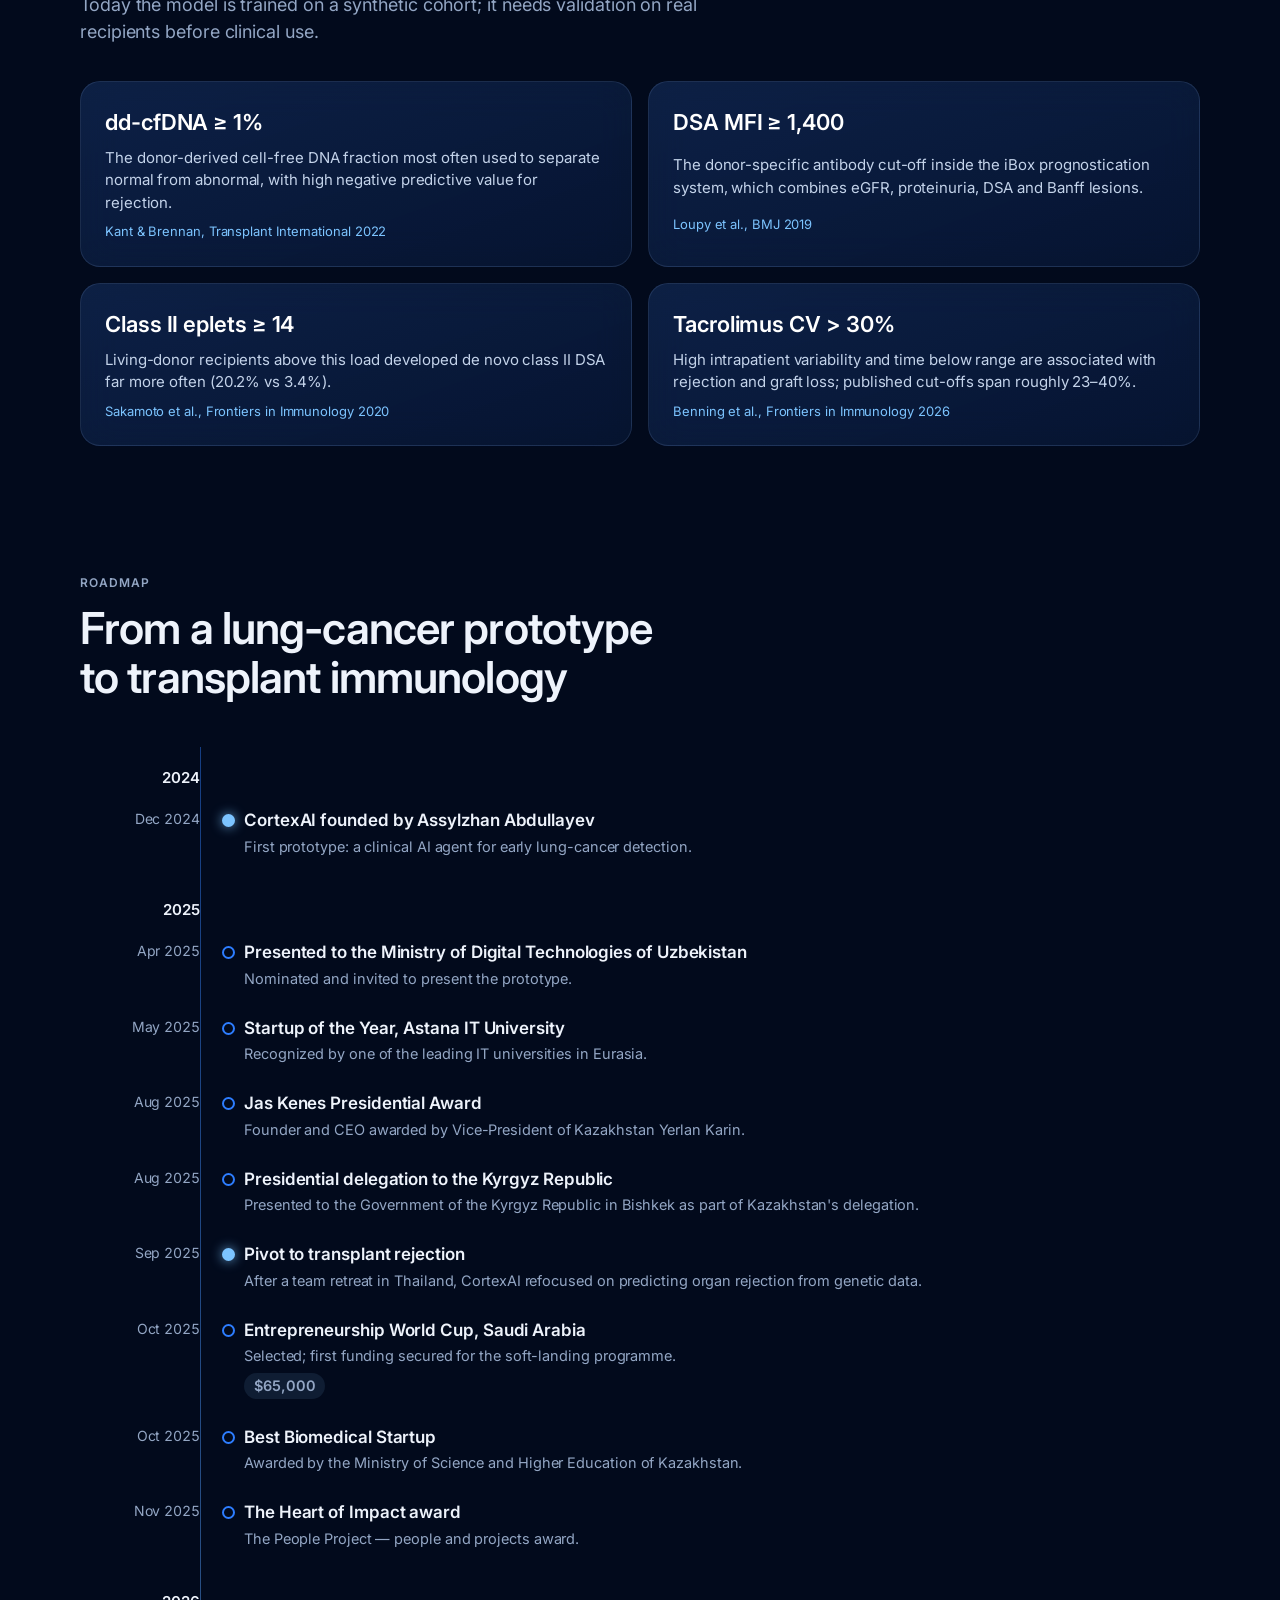
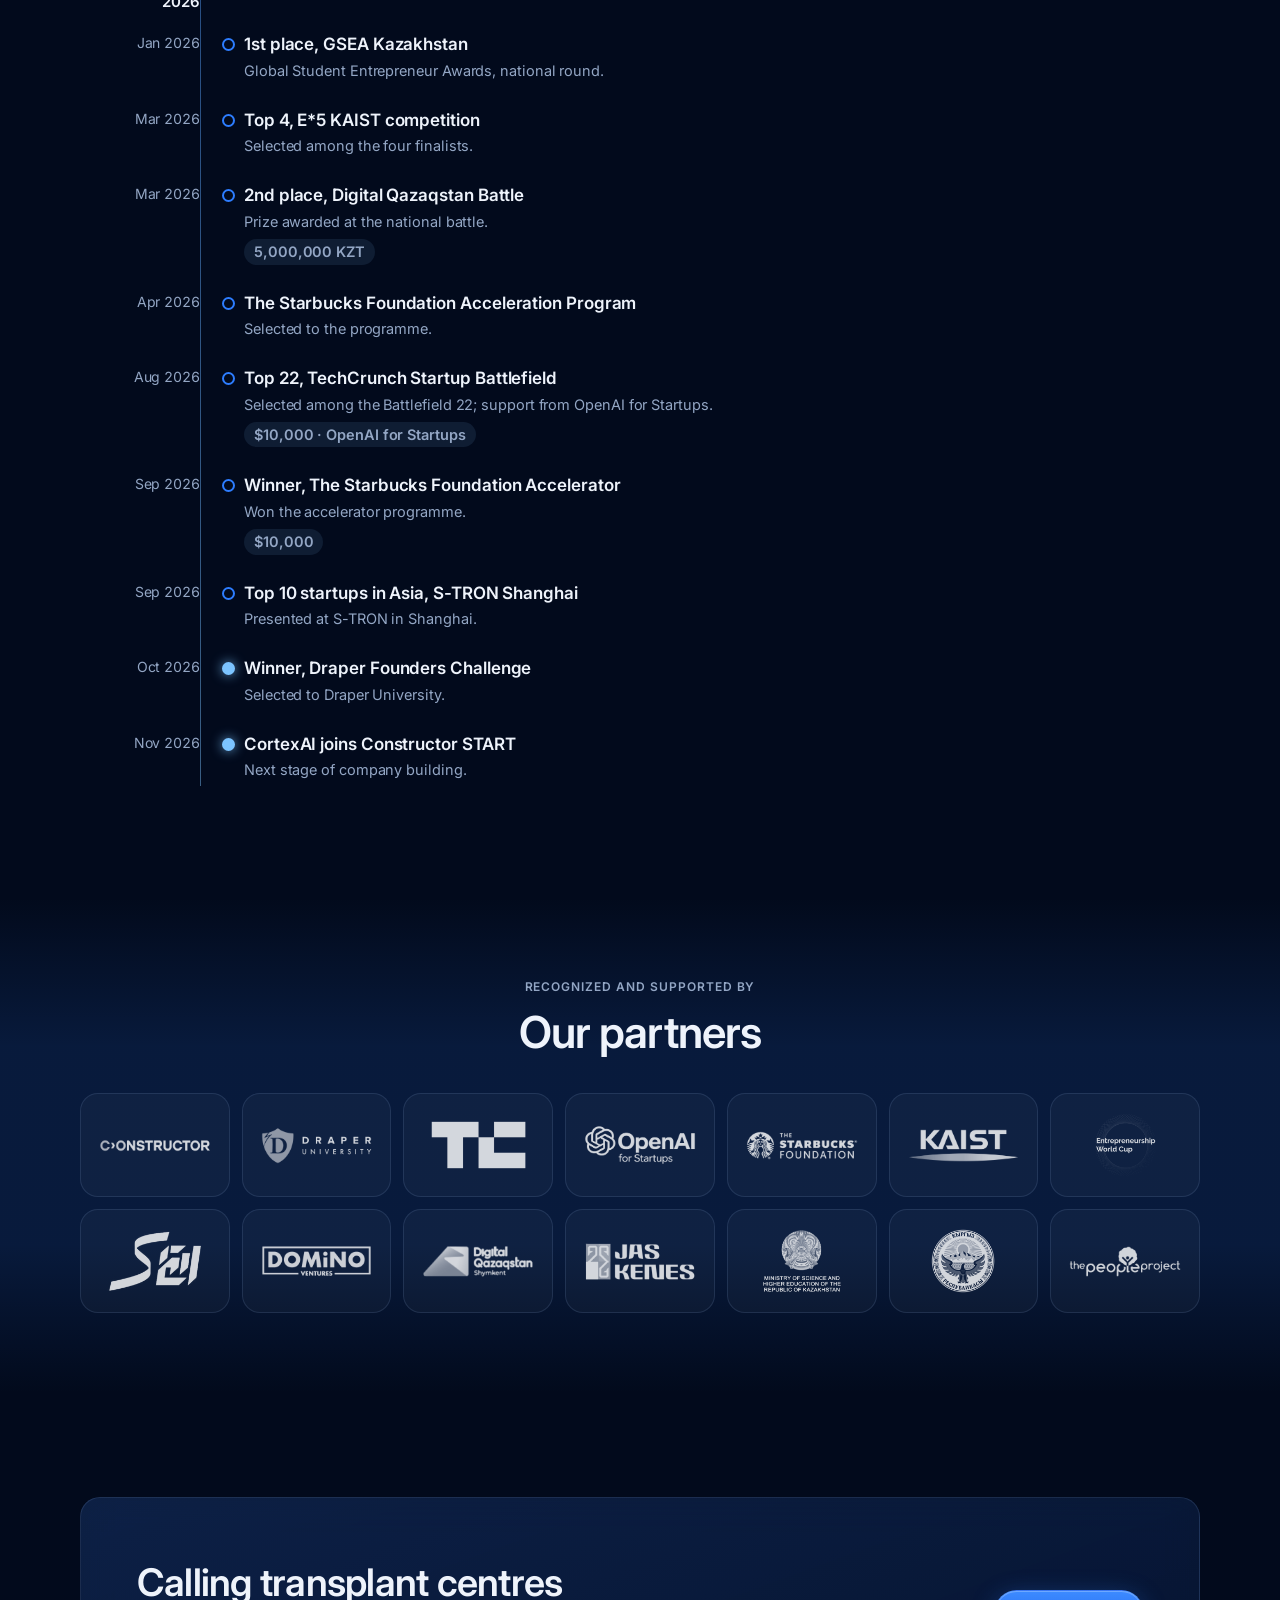
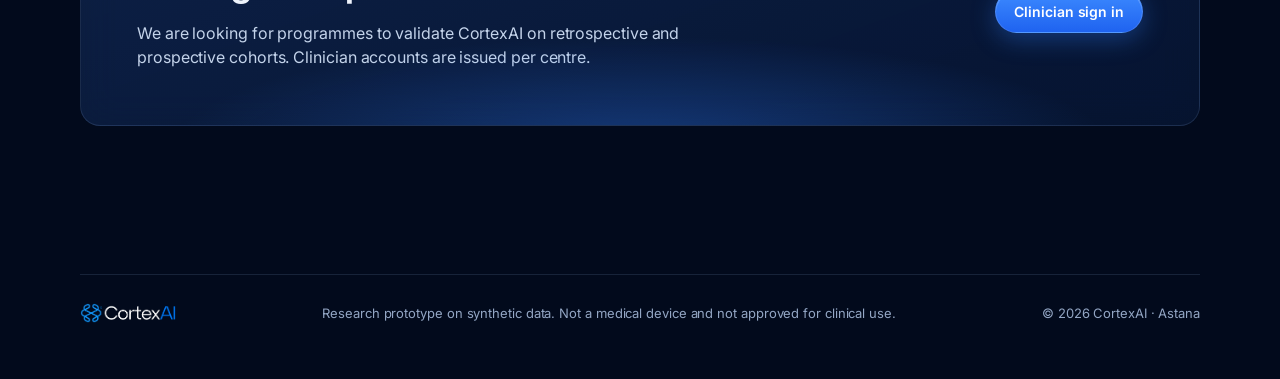
==== commit 66159a74: "Add public risk engine page with in-browser inference (parity-checked export of the trained model) C" ====
--- a/web/index.html
+++ b/web/index.html
@@ -125,6 +125,7 @@
     <div class="bar glass">
       <a href="index.html" aria-label="CortexAI home"><img src="assets/logos/cortexai.png" alt="CortexAI"></a>
       <nav class="links" aria-label="Main">
+        <a href="ai.html">Risk engine</a>
         <a href="#how">How it works</a>
         <a href="#science">Science</a>
         <a href="#roadmap">Roadmap</a>
@@ -140,7 +141,7 @@
     <span class="eyebrow">AI for transplant immunology</span>
     <h1>Predict organ rejection before it happens</h1>
     <p class="sub">CortexAI reads a recipient's genetics, immunosuppressant levels and graft-injury biomarkers together and estimates the risk of kidney transplant rejection over the next 12 months.</p>
-    <div class="ctas"><a class="btn btn-light" href="login.html">Open the clinician workspace</a><a class="btn" href="#how">How it works</a></div>
+    <div class="ctas"><a class="btn btn-light" href="login.html">Open the clinician workspace</a><a class="btn" href="ai.html">Try the risk engine</a></div>
   </div>
   <div class="stage">
     <canvas id="cv" aria-hidden="true"></canvas>
--- a/web/assets/css/base.css
+++ b/web/assets/css/base.css
@@ -50,6 +50,14 @@
 .eyebrow { font-size: 12px; font-weight: 600; letter-spacing: .08em; text-transform: uppercase; color: var(--muted); }
 .disclaimer { font-size: 12px; color: var(--muted); }
 
+/* charts */
+  .cx-chart { width: 100%; height: auto; display: block; overflow: visible; }
+  .cx-grid { stroke: rgba(140,175,220,.12); stroke-width: 1; }
+  .cx-ylab, .cx-xlab { fill: var(--muted); font-size: 10px; font-family: var(--mono); }
+  .cx-th { stroke-dasharray: 5 4; stroke-width: 1.2; opacity: .9; } .cx-thlab { font-size: 10px; font-family: var(--mono); }
+  .cx-band { fill: rgba(180,139,255,.12); } .cx-ev { stroke-width: 1; stroke-dasharray: 2 3; opacity: .7; }
+  .cx-end { fill: var(--text); font-size: 11px; font-family: var(--mono); }
+
 @media (prefers-reduced-motion: reduce) {
   *, *::before, *::after { animation: none !important; transition: none !important; }
 }
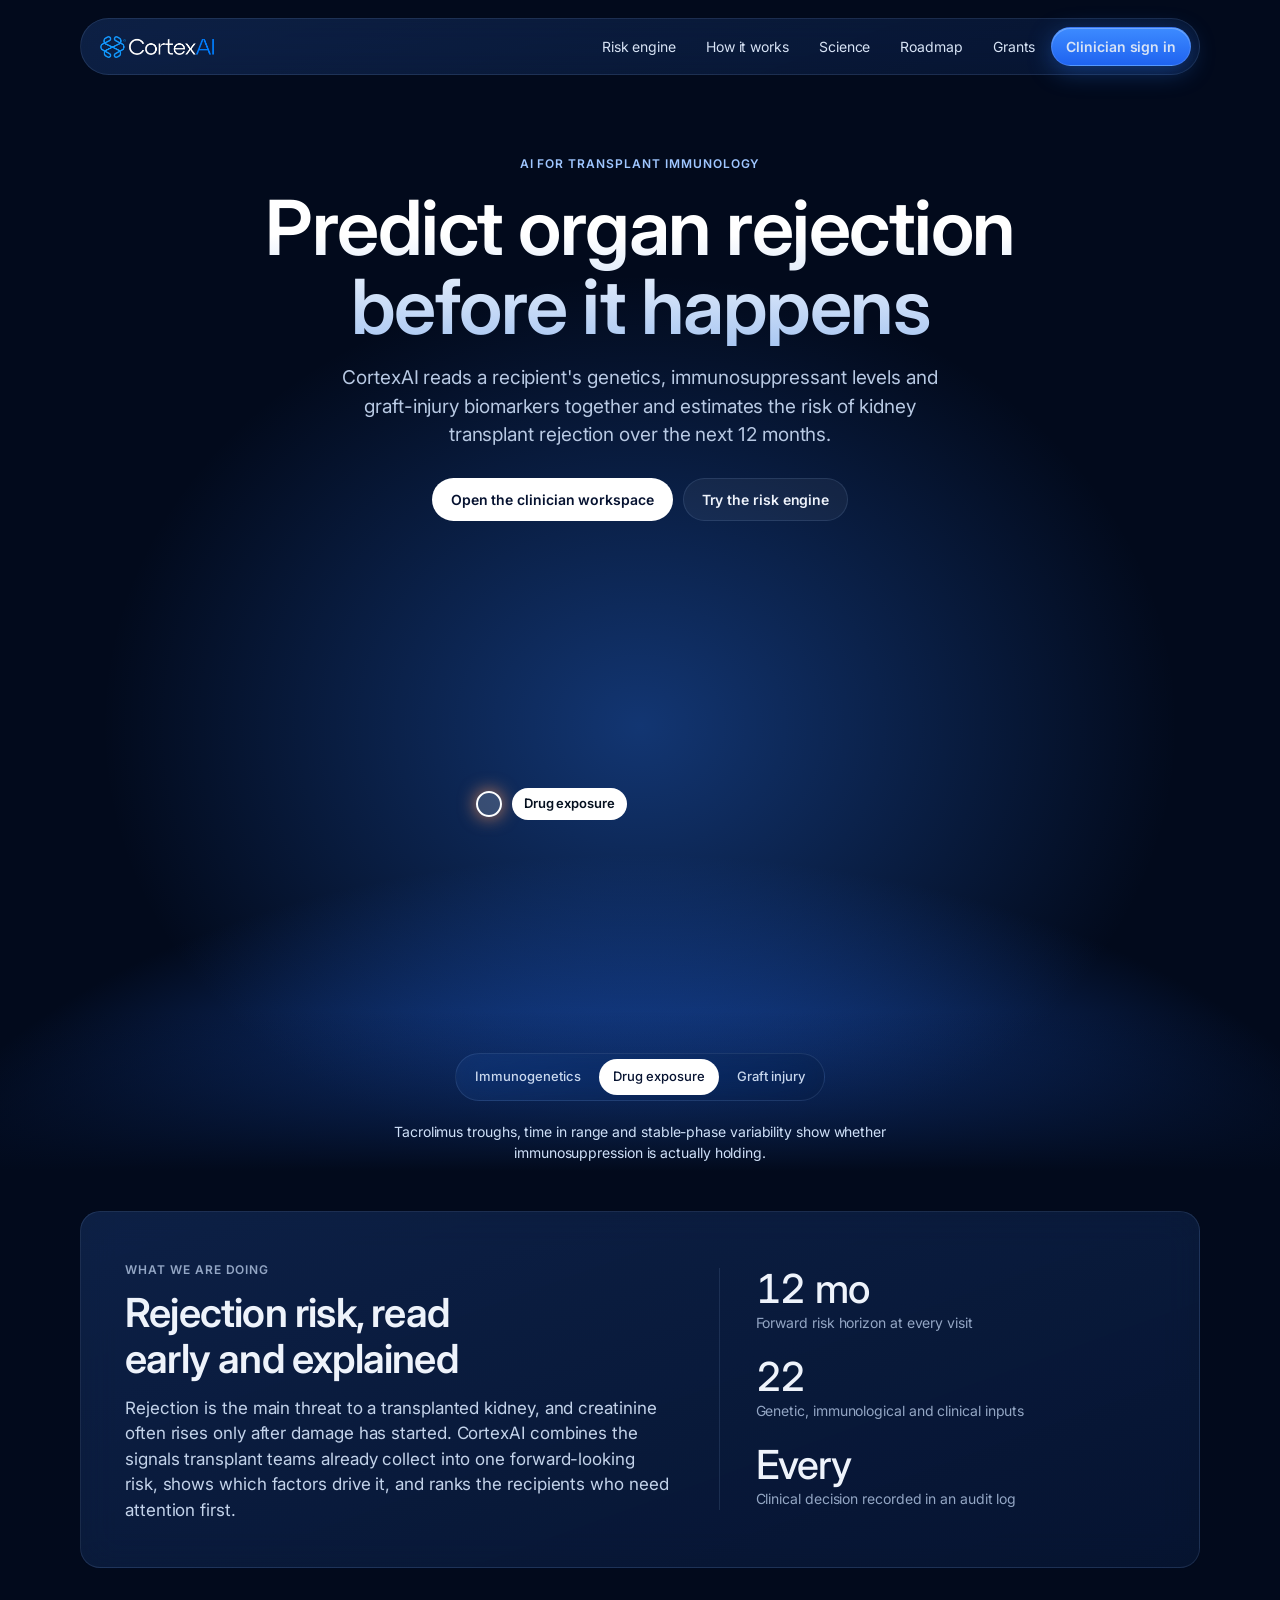
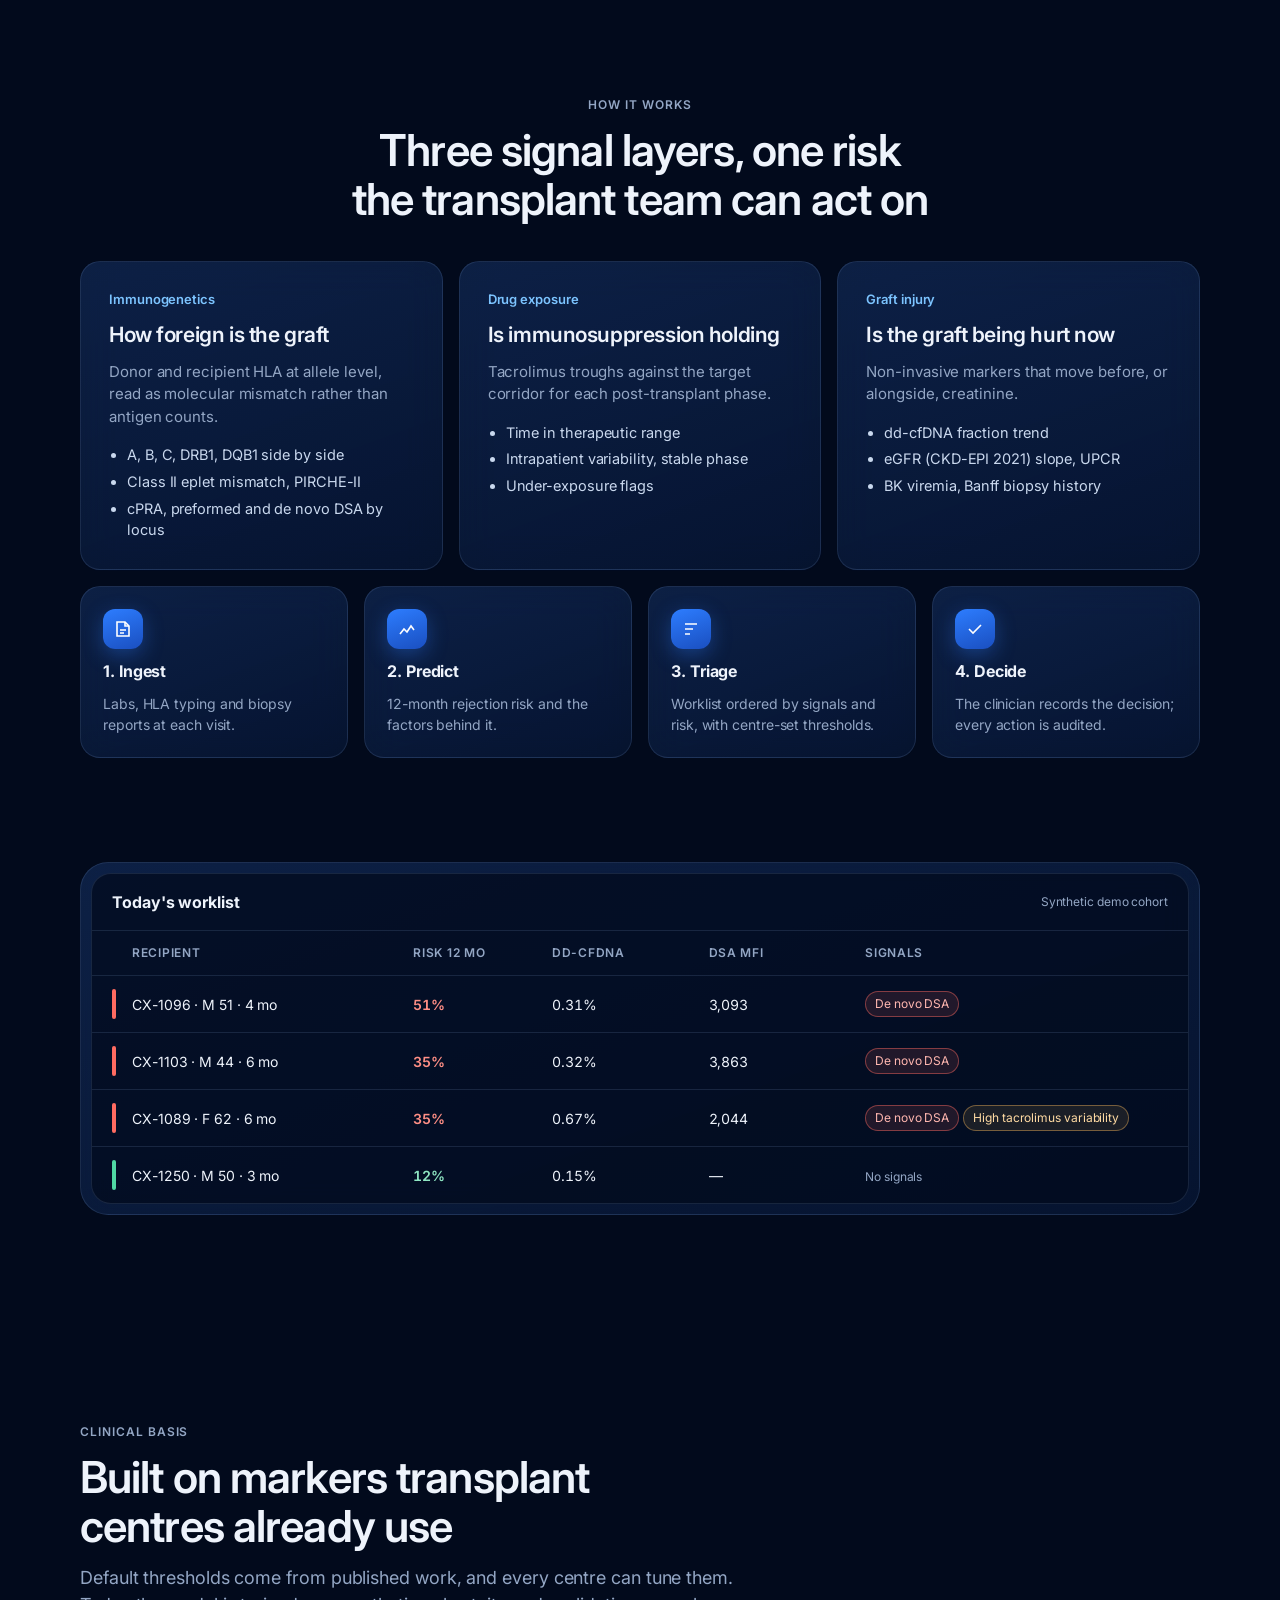
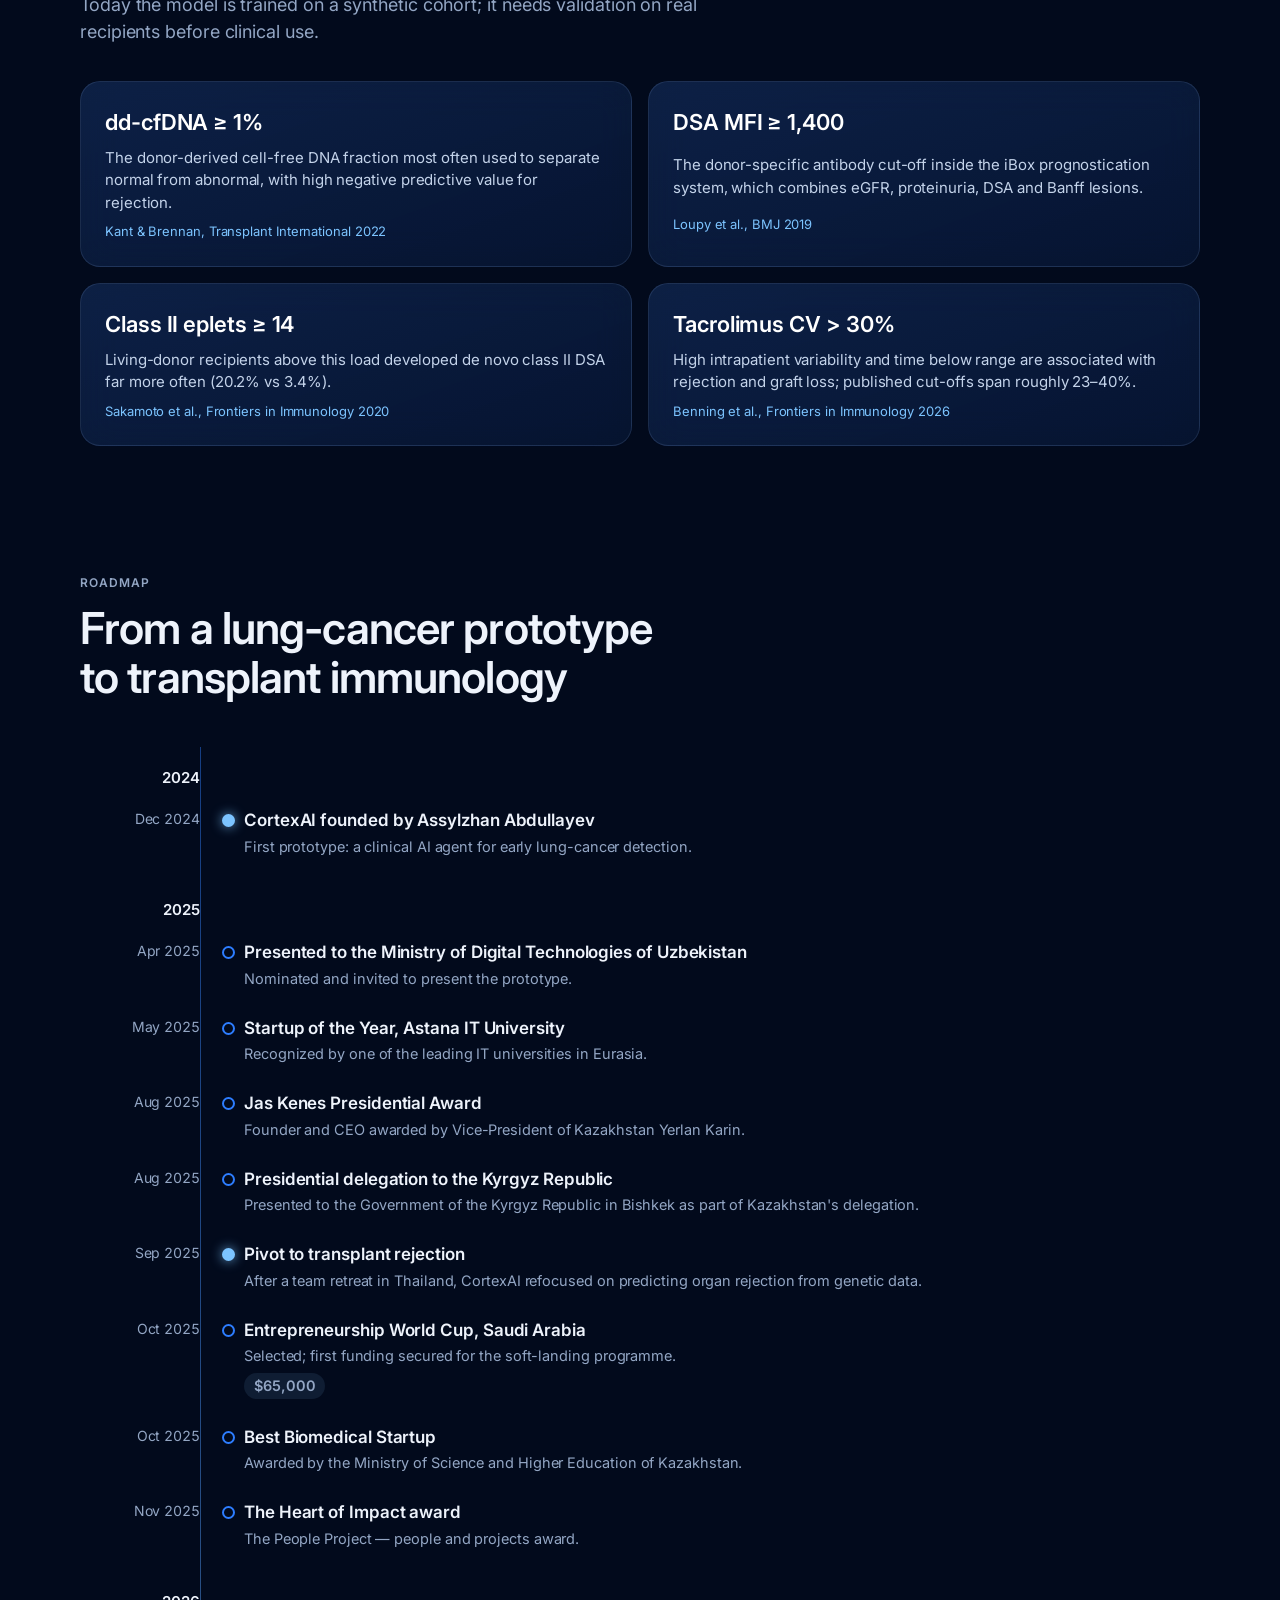
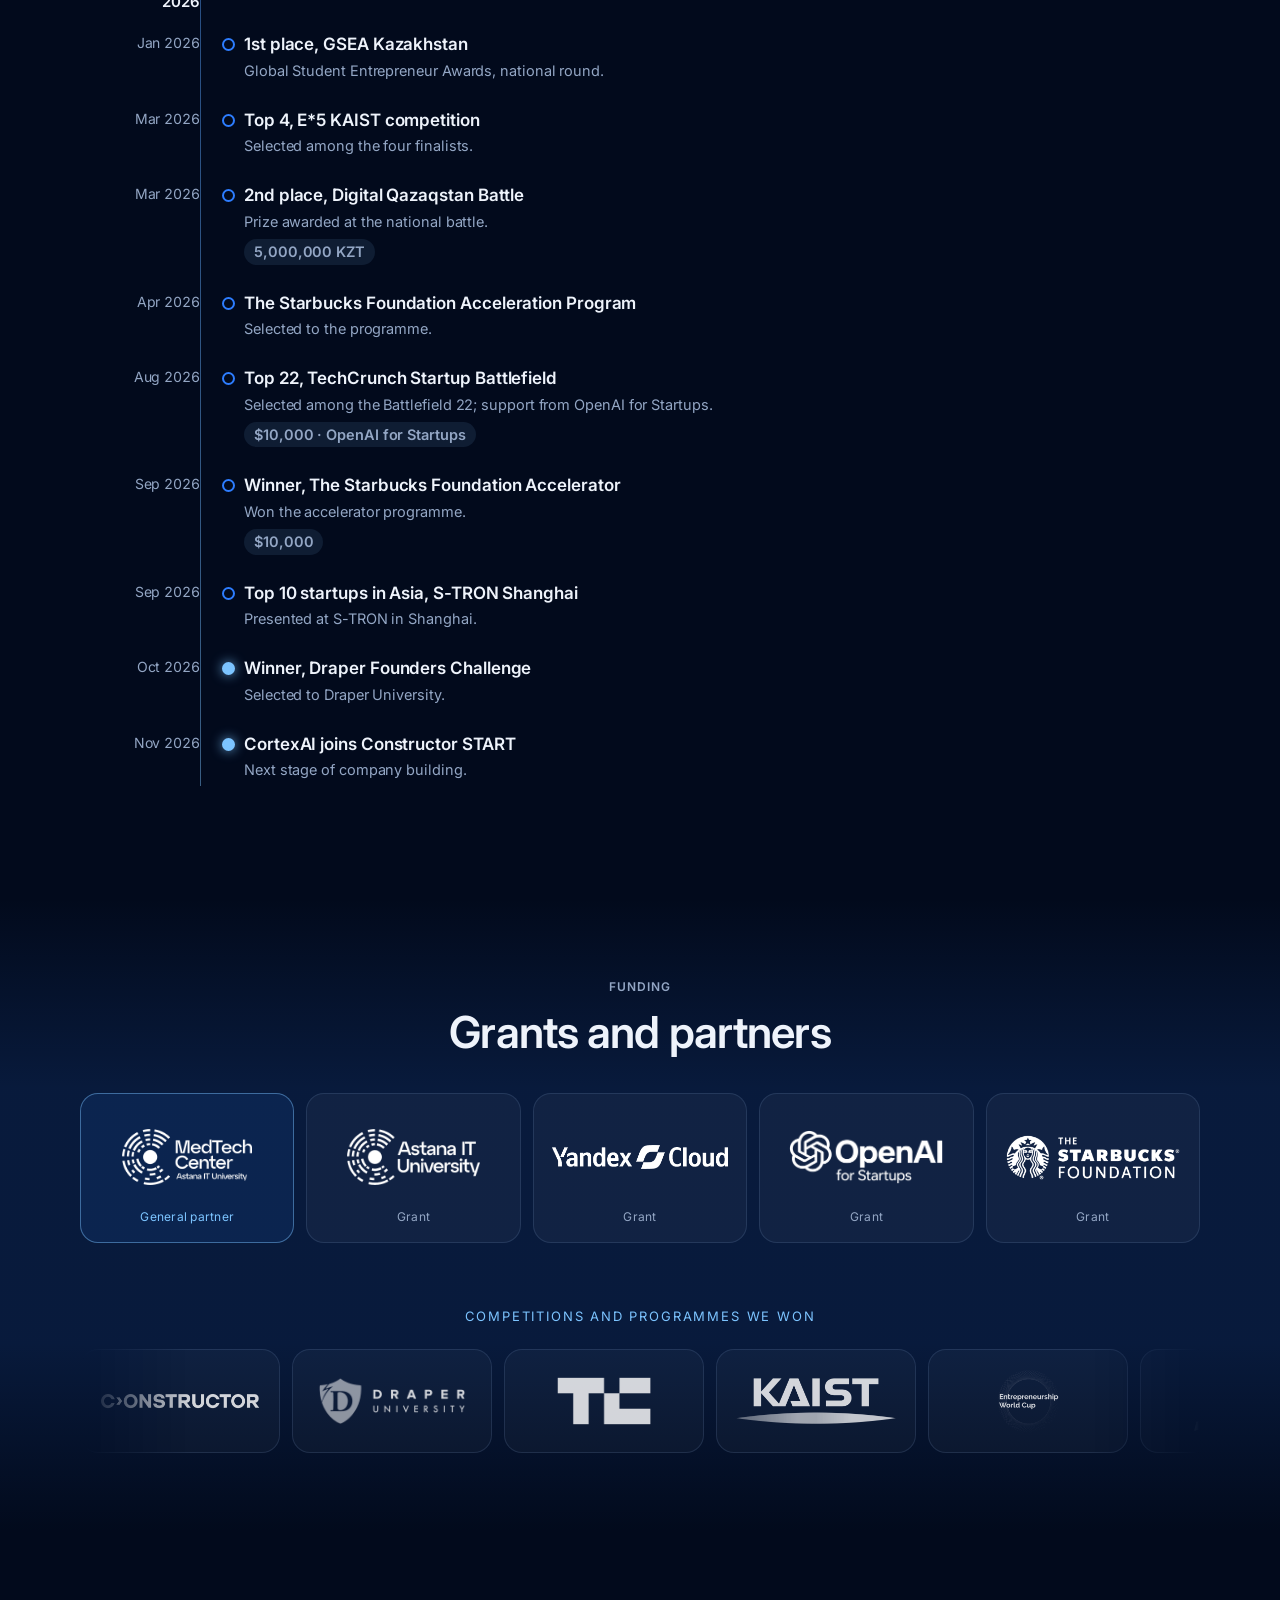
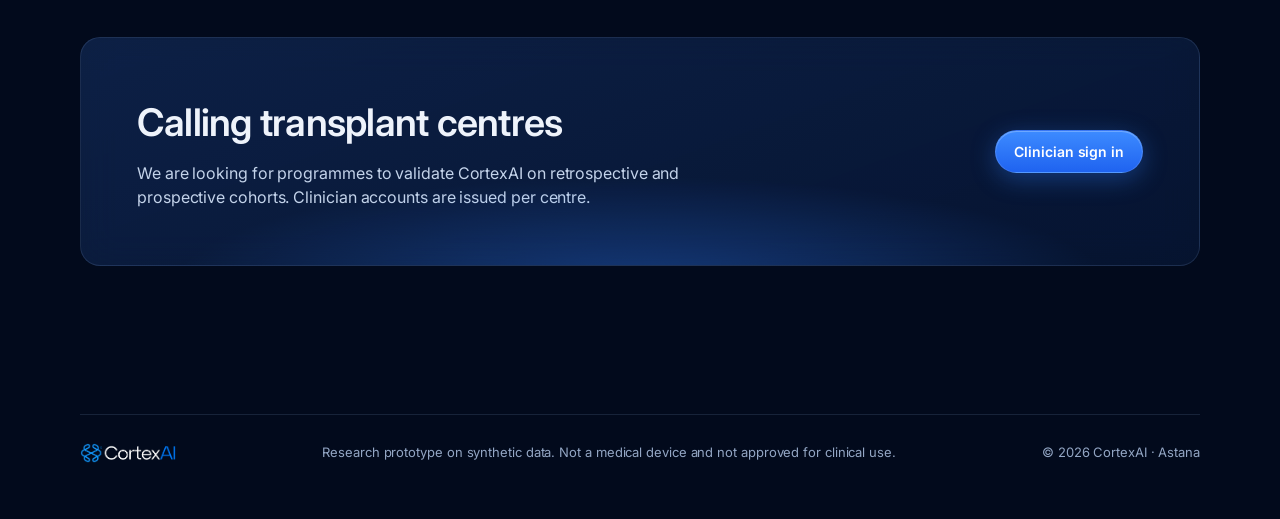
==== commit 84fe296e: "Split funding section: grants with general partner, animated strip of competitions won Co-Authored-B" ====
--- a/web/index.html
+++ b/web/index.html
@@ -92,9 +92,20 @@
   .yr { font-size: 15px; font-weight: 600; padding: 28px 0 6px; display: grid; grid-template-columns: 120px 1fr; gap: 30px; } .yr span:first-child { text-align: right; }
 
   .partners { padding: 80px 0; background: linear-gradient(180deg, transparent, rgba(45,125,255,.14) 30%, rgba(45,125,255,.14) 70%, transparent); }
-  .logos { display: grid; grid-template-columns: repeat(7, 1fr); gap: 12px; }
-  .logos figure { min-width: 0; margin: 0; display: grid; place-items: center; height: 104px; padding: 18px; border-radius: 18px; background: rgba(255,255,255,.03); border: 1px solid var(--line); }
-  .logos img { max-height: 48px; max-width: 100%; object-fit: contain; opacity: .82; } .logos figure.tall img { max-height: 64px; }
+  .grants { display: grid; grid-template-columns: repeat(5, 1fr); gap: 12px; margin-bottom: 64px; }
+  .grants figure { min-width: 0; margin: 0; display: grid; grid-template-rows: 1fr auto; place-items: center; gap: 10px; height: 150px; padding: 22px 18px 16px; border-radius: 18px; background: rgba(255,255,255,.04); border: 1px solid var(--line); }
+  .grants figure.gp { border-color: rgba(124,196,255,.45); background: rgba(45,125,255,.10); }
+  .grants img { max-height: 56px; max-width: 100%; object-fit: contain; }
+  .grants figcaption { font-size: 12px; color: var(--muted); letter-spacing: .02em; }
+  .grants figure.gp figcaption { color: var(--sky); }
+  .marquee { position: relative; overflow: hidden; -webkit-mask-image: linear-gradient(90deg, transparent, #000 10%, #000 90%, transparent); mask-image: linear-gradient(90deg, transparent, #000 10%, #000 90%, transparent); }
+  .marquee .track { display: flex; gap: 12px; width: max-content; animation: cx-marquee 42s linear infinite; }
+  .marquee:hover .track { animation-play-state: paused; }
+  .marquee figure { flex: 0 0 auto; margin: 0; display: grid; place-items: center; width: 200px; height: 104px; padding: 18px; border-radius: 18px; background: rgba(255,255,255,.03); border: 1px solid var(--line); }
+  .marquee img { max-height: 48px; max-width: 100%; object-fit: contain; opacity: .82; transition: opacity .2s; } .marquee figure:hover img { opacity: 1; } .marquee figure.tall img { max-height: 64px; }
+  .sub-h { text-align: center; margin: 0 0 22px; font-size: 13px; letter-spacing: .14em; text-transform: uppercase; color: var(--sky); }
+  @keyframes cx-marquee { from { transform: translateX(0); } to { transform: translateX(-50%); } }
+  @media (prefers-reduced-motion: reduce) { .marquee .track { animation: none; flex-wrap: wrap; width: auto; justify-content: center; } }
 
   .cta { padding: 56px; display: grid; grid-template-columns: 1.3fr auto; gap: 32px; align-items: center; overflow: hidden; position: relative; }
   .cta::before { content: ""; position: absolute; inset: auto -10% -80% -10%; height: 140%; background: radial-gradient(50% 50% at 50% 50%, rgba(45,125,255,.35), transparent 70%); pointer-events: none; }
@@ -107,7 +118,7 @@
     .nav .links a:not(.btn) { display: none; }
     .what { grid-template-columns: 1fr; padding: 28px; } .facts { border-left: 0; padding-left: 0; grid-template-columns: repeat(3, 1fr); }
     .layersGrid, .refs { grid-template-columns: 1fr; } .steps { grid-template-columns: 1fr 1fr; }
-    .logos { grid-template-columns: repeat(4, 1fr); }
+    .grants { grid-template-columns: repeat(2, 1fr); } .grants figure.gp { grid-column: 1 / -1; }
     .pv-row { grid-template-columns: 6px 1.5fr .7fr 1.6fr; } .pv-row > :nth-child(4), .pv-row > :nth-child(5) { display: none; }
     .cta { grid-template-columns: 1fr; padding: 32px; }
   }
@@ -115,7 +126,7 @@
     .hero { padding-top: 120px; min-height: 0; } .stage { height: 420px; } .seg button { padding: 7px 10px; font-size: 12px; } .layerNote { display: none; }
     .facts { grid-template-columns: 1fr; } .facts b { font-size: 32px; } .steps { grid-template-columns: 1fr; }
     .timeline::before { left: 76px; } .tl, .yr { grid-template-columns: 76px 1fr; gap: 22px; } .tl .d::after { right: -27px; }
-    .logos { grid-template-columns: repeat(2, 1fr); } section { padding: 72px 0; }
+    .grants { grid-template-columns: repeat(2, 1fr); } .grants figure.gp { grid-column: 1 / -1; } .marquee figure { width: 160px; } section { padding: 72px 0; }
   }
 </style>
 </head>
@@ -129,7 +140,7 @@
         <a href="#how">How it works</a>
         <a href="#science">Science</a>
         <a href="#roadmap">Roadmap</a>
-        <a href="#partners">Partners</a>
+        <a href="#partners">Grants</a>
         <a class="btn btn-blue" href="login.html">Clinician sign in</a>
       </nav>
     </div>
@@ -230,8 +241,10 @@
 
   <section id="partners" class="partners">
     <div class="wrap">
-      <div class="sec-h c"><span class="eyebrow">Recognized and supported by</span><h2>Our partners</h2></div>
-      <div class="logos" id="logos"></div>
+      <div class="sec-h c"><span class="eyebrow">Funding</span><h2>Grants and partners</h2></div>
+      <div class="grants" id="grants"></div>
+      <p class="sub-h">Competitions and programmes we won</p>
+      <div class="marquee"><div class="track" id="wins"></div></div>
     </div>
   </section>
 
@@ -310,11 +323,14 @@
   document.getElementById("tl").innerHTML = ROADMAP.map(([y, items]) => `<div class="yr"><span>${y}</span><span></span></div>` + items.map(([d, t, s, key, money]) =>
     `<div class="tl${key ? " key" : ""}"><div class="d">${d}</div><div class="c"><b>${t}</b><span>${s}</span>${money ? `<span class="tag">${money}</span>` : ""}</div></div>`).join("")).join("");
 
-  const LOGOS = [["constructor", "Constructor"], ["draper", "Draper University"], ["techcrunch", "TechCrunch"], ["openai-startups", "OpenAI for Startups"],
-    ["starbucks-foundation", "The Starbucks Foundation"], ["kaist", "KAIST"], ["ewc", "Entrepreneurship World Cup", 1], ["s-tron", "S-TRON", 1],
-    ["domino", "Domino Ventures"], ["digital-qazaqstan", "Digital Qazaqstan"], ["jas-kenes", "Jas Kenes"], ["ministry-science-kz", "Ministry of Science and Higher Education of Kazakhstan", 1],
-    ["kyrgyz-republic", "Government of the Kyrgyz Republic", 1], ["people-project", "The People Project"]];
-  document.getElementById("logos").innerHTML = LOGOS.map(([f, n, tall]) => `<figure class="${tall ? "tall" : ""}"><img src="assets/logos/${f}.png" alt="${n}" title="${n}"></figure>`).join("");
+  const GRANTS = [["medtech-aitu", "MedTech Center, Astana IT University", "General partner", 1], ["aitu", "Astana IT University", "Grant"],
+    ["yandex-cloud", "Yandex Cloud", "Grant"], ["openai-startups", "OpenAI for Startups", "Grant"], ["starbucks-foundation", "The Starbucks Foundation", "Grant"]];
+  document.getElementById("grants").innerHTML = GRANTS.map(([f, n, role, gp]) => `<figure class="${gp ? "gp" : ""}"><img src="assets/logos/${f}.png" alt="${n}" title="${n}"><figcaption>${role}</figcaption></figure>`).join("");
+  const WINS = [["constructor", "Constructor"], ["draper", "Draper University"], ["techcrunch", "TechCrunch"], ["kaist", "KAIST"], ["ewc", "Entrepreneurship World Cup", 1],
+    ["s-tron", "S-TRON", 1], ["domino", "Domino Ventures"], ["digital-qazaqstan", "Digital Qazaqstan"], ["jas-kenes", "Jas Kenes"],
+    ["ministry-science-kz", "Ministry of Science and Higher Education of Kazakhstan", 1], ["kyrgyz-republic", "Government of the Kyrgyz Republic", 1], ["people-project", "The People Project"]];
+  const fig = ([f, n, tall]) => `<figure class="${tall ? "tall" : ""}"><img src="assets/logos/${f}.png" alt="${n}" title="${n}"></figure>`;
+  document.getElementById("wins").innerHTML = WINS.map(fig).join("") + WINS.map(fig).join("").replaceAll('alt="', 'aria-hidden="true" alt="');
 </script>
 </body>
 </html>
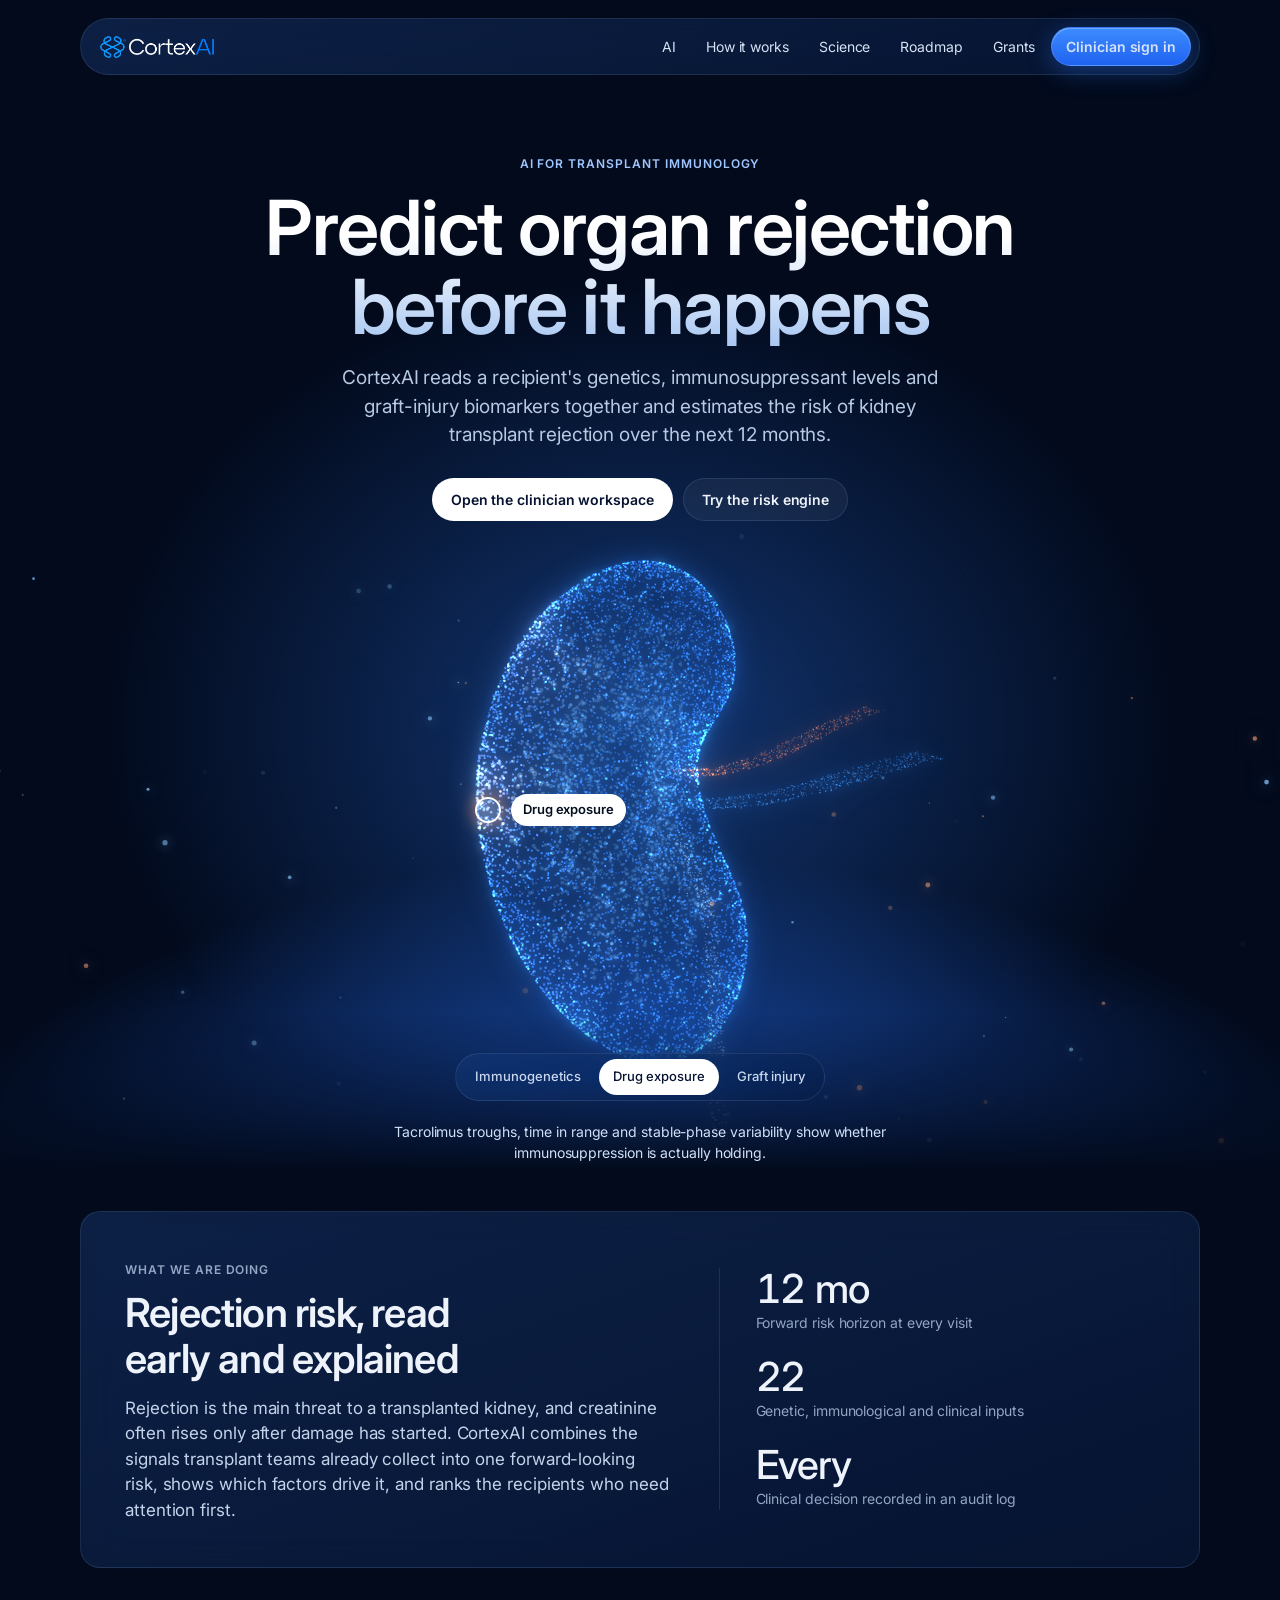
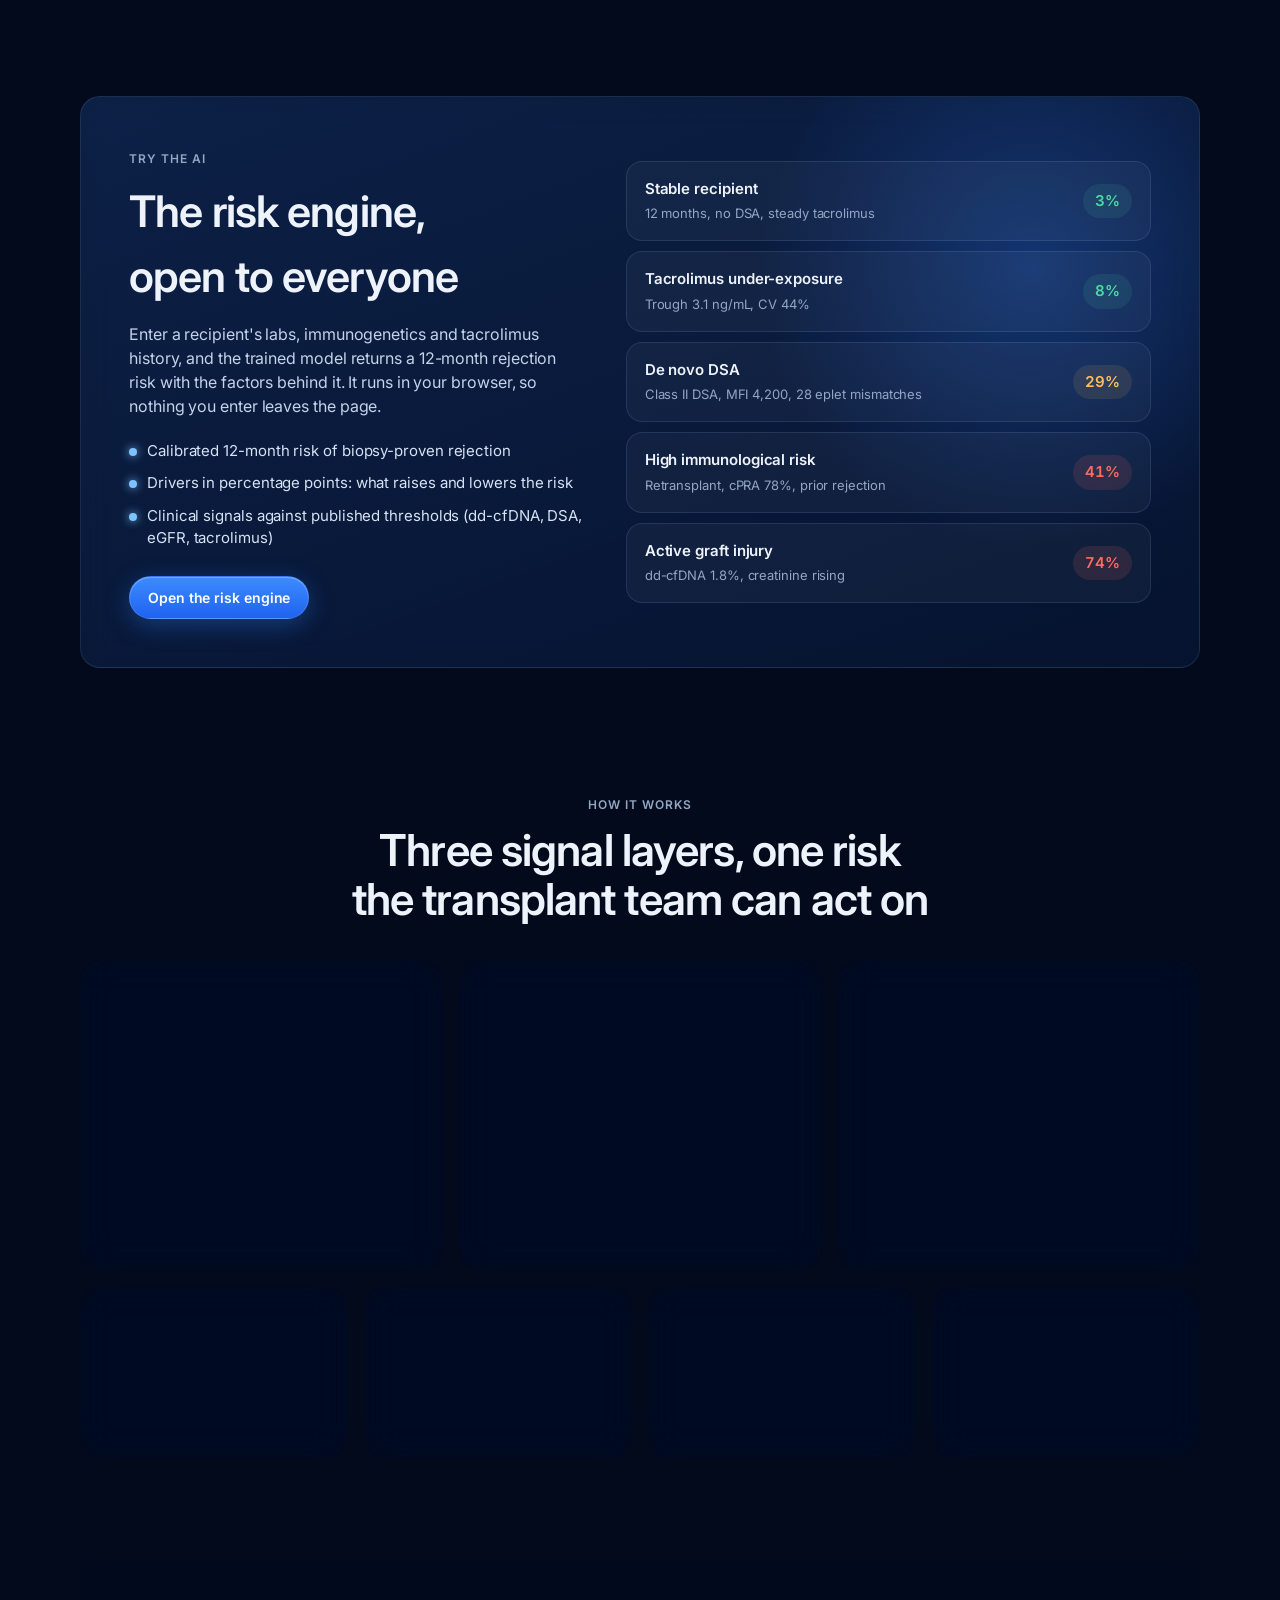
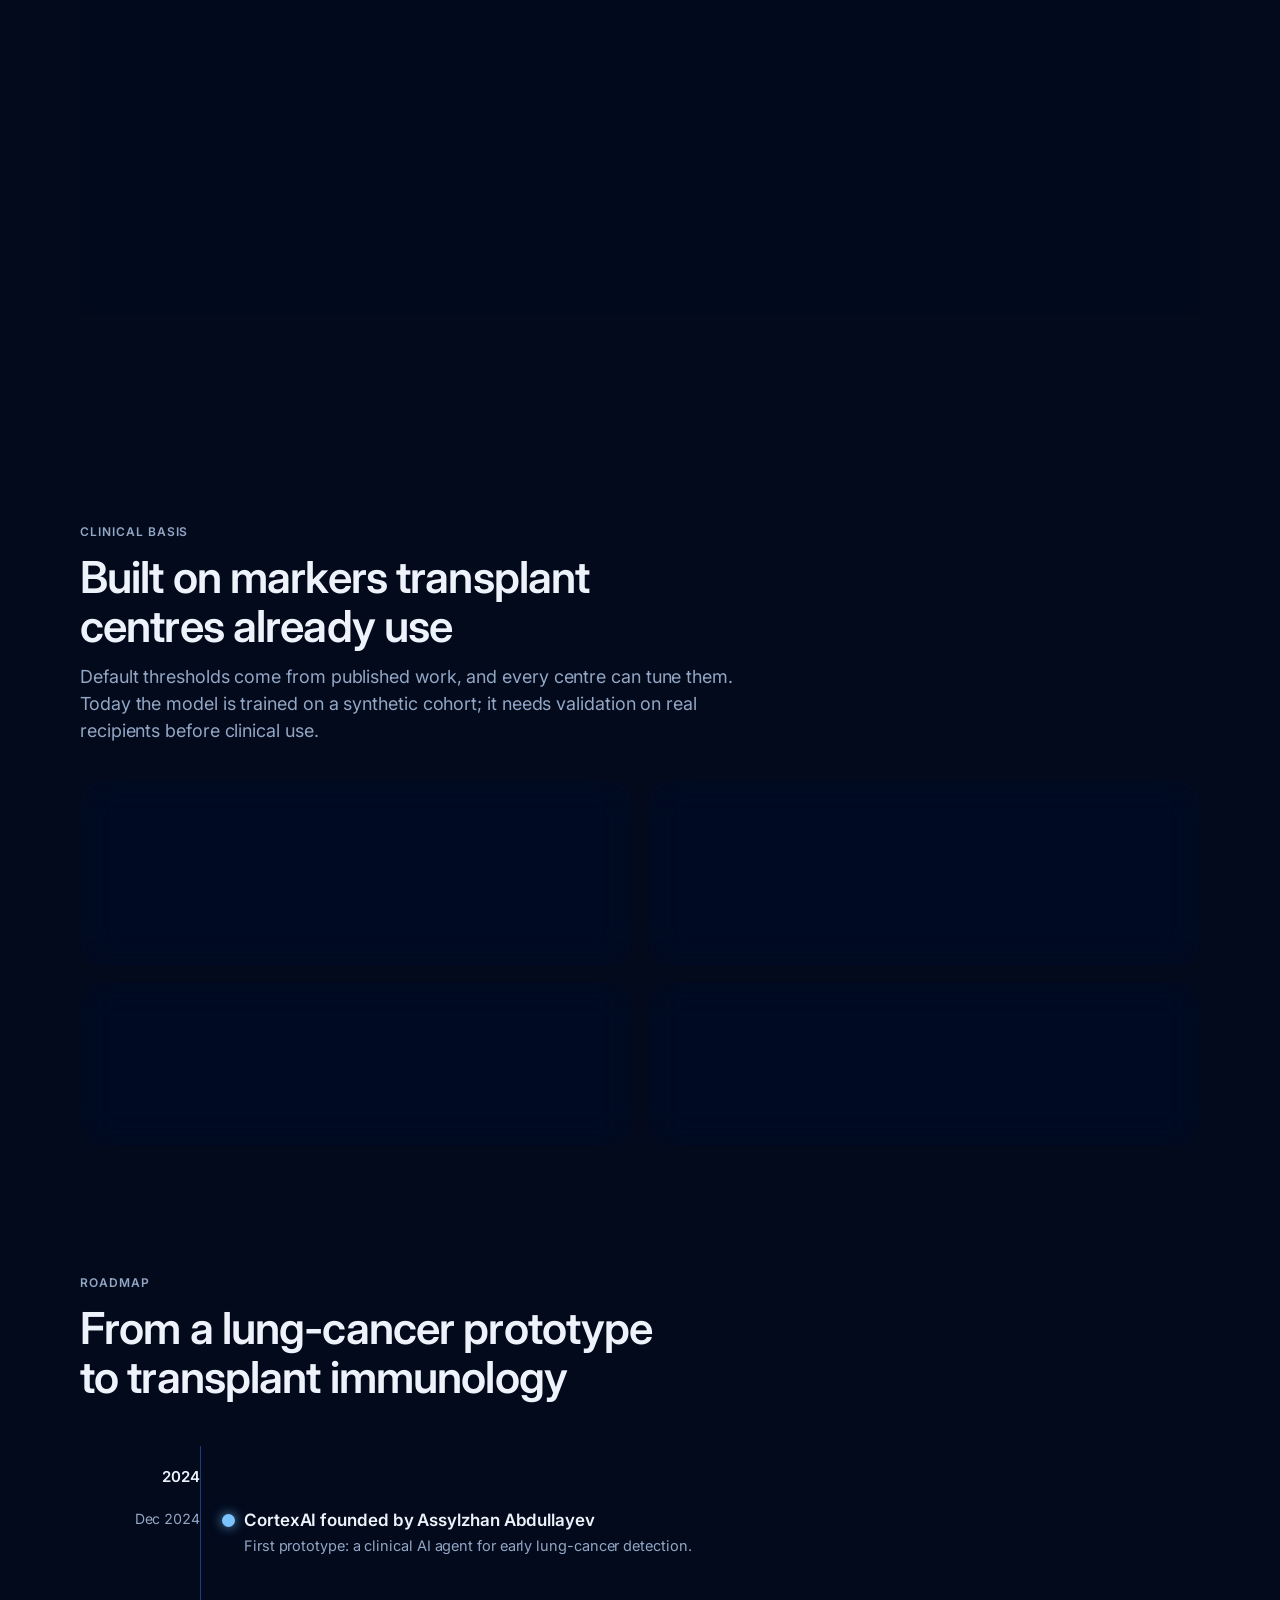
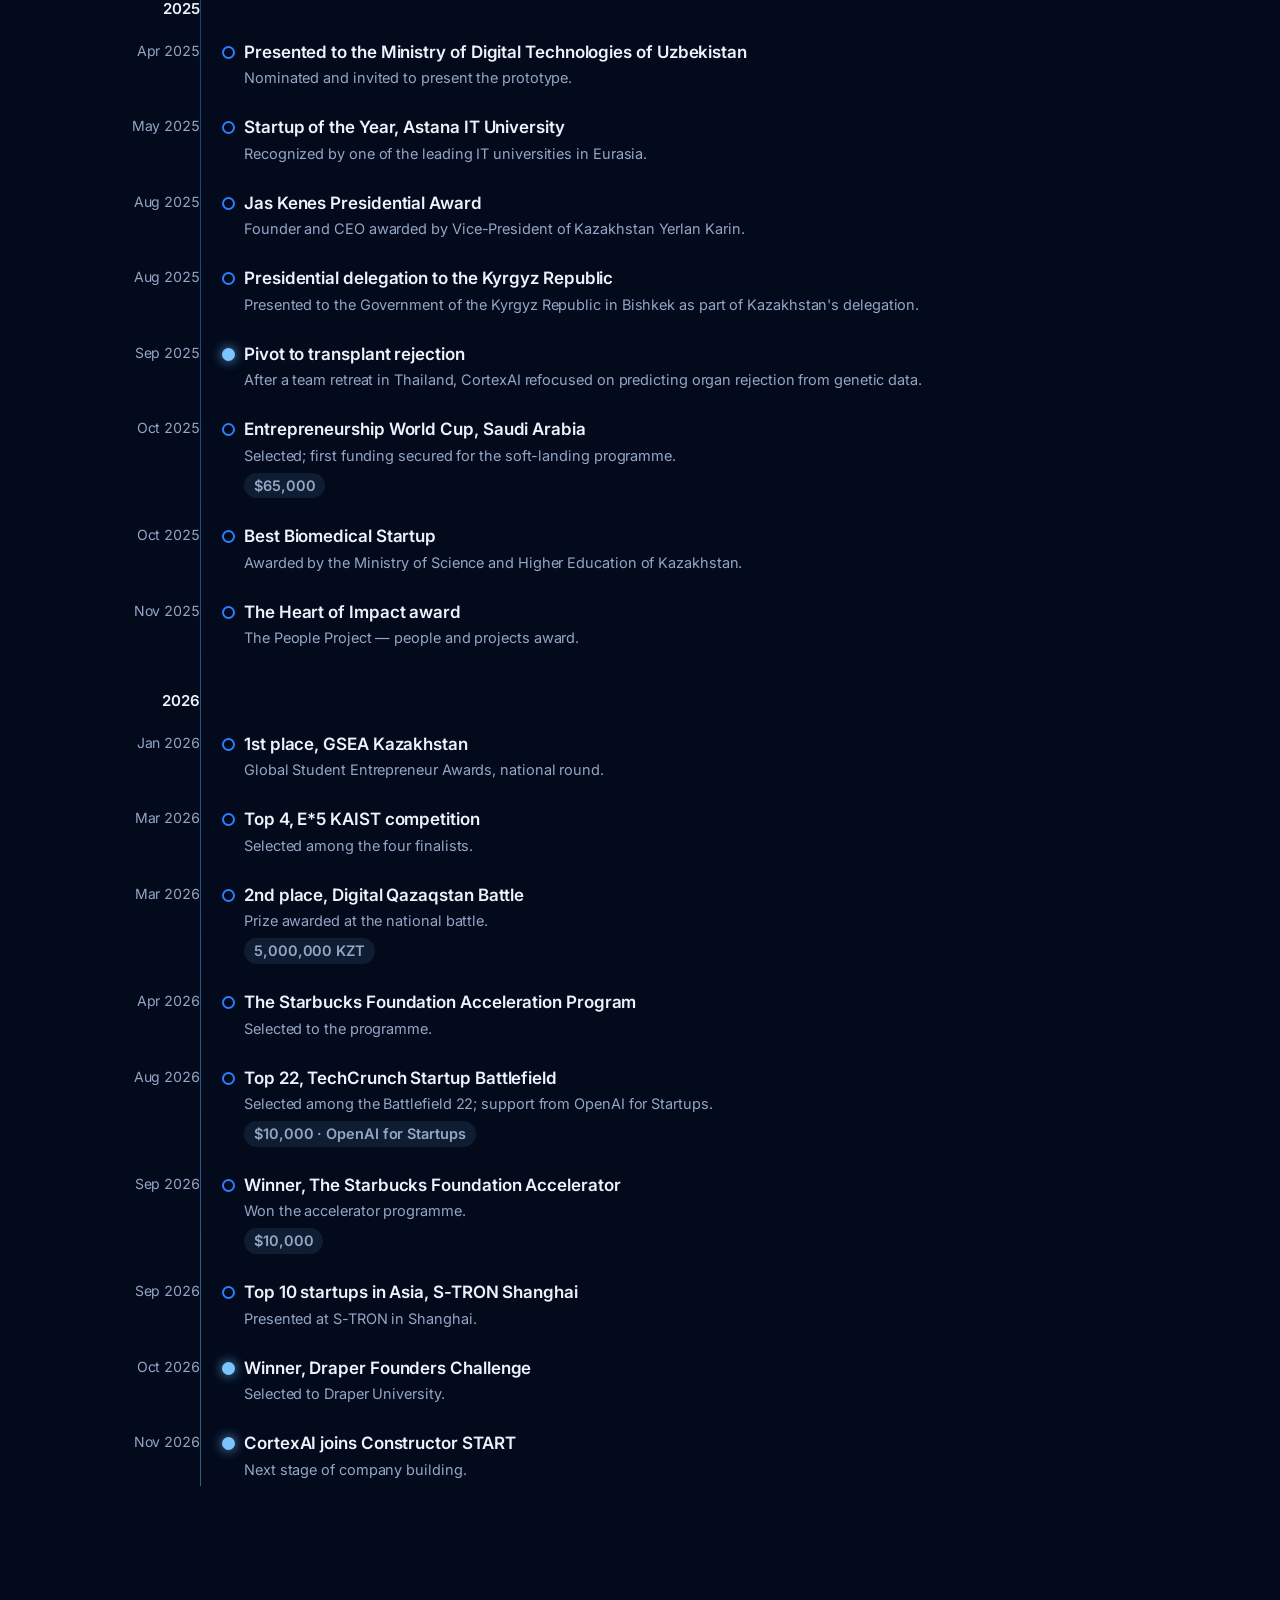
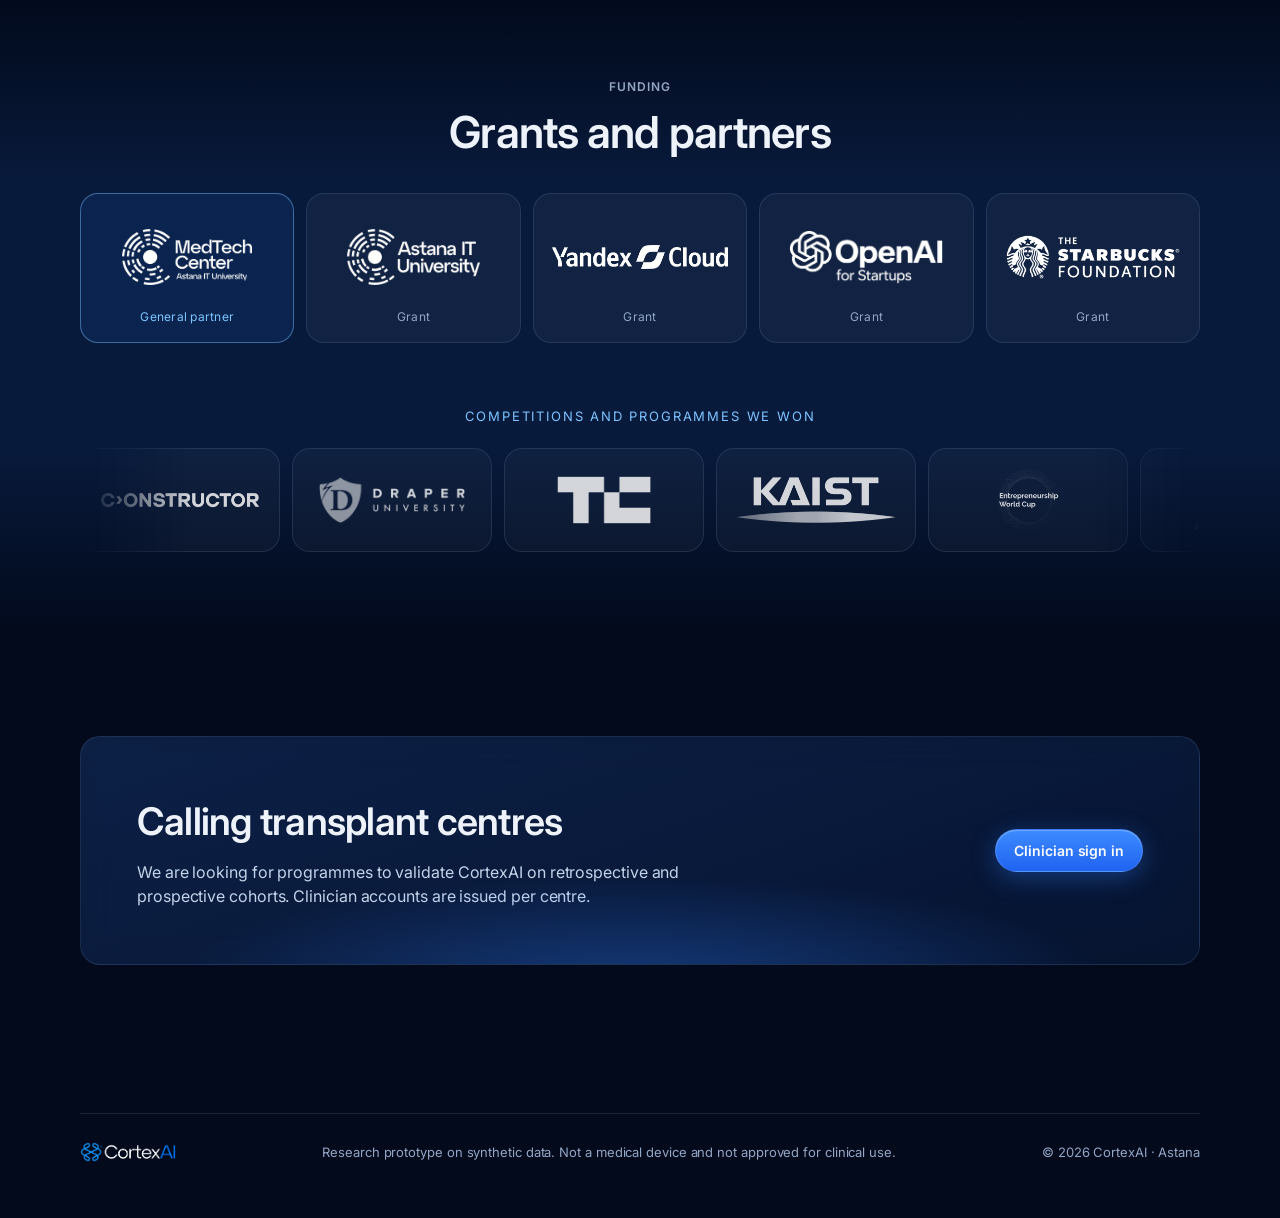
==== commit 37b8e6bf: "Landing: dedicated AI block with example recipients deep-linking into the risk engine; AI link visib" ====
--- a/web/index.html
+++ b/web/index.html
@@ -107,6 +107,19 @@
   @keyframes cx-marquee { from { transform: translateX(0); } to { transform: translateX(-50%); } }
   @media (prefers-reduced-motion: reduce) { .marquee .track { animation: none; flex-wrap: wrap; width: auto; justify-content: center; } }
 
+  .ai-block { padding: 48px; display: grid; grid-template-columns: 1fr 1.15fr; gap: 40px; align-items: center; position: relative; overflow: hidden; }
+  .ai-block::before { content: ""; position: absolute; inset: -40% -20% auto auto; width: 70%; height: 140%; background: radial-gradient(50% 50% at 50% 50%, rgba(45,125,255,.28), transparent 70%); pointer-events: none; }
+  .ai-block h2 { font-size: clamp(28px, 3.4vw, 44px); font-weight: 600; letter-spacing: -.02em; margin: 10px 0 12px; }
+  .ai-block p { color: #c3d3ea; margin: 0 0 22px; max-width: 48ch; }
+  .ai-block ul { list-style: none; padding: 0; margin: 0 0 26px; display: grid; gap: 10px; }
+  .ai-block li { display: flex; gap: 10px; color: #d7e3f5; font-size: 15px; } .ai-block li::before { content: ""; flex: 0 0 8px; height: 8px; margin-top: 8px; border-radius: 50%; background: var(--sky); box-shadow: 0 0 10px var(--sky); }
+  .scen { display: grid; gap: 10px; position: relative; }
+  .scen a { display: grid; grid-template-columns: 1fr auto; align-items: center; gap: 12px; padding: 16px 18px; border-radius: 16px; background: rgba(255,255,255,.04); border: 1px solid var(--line); text-decoration: none; color: inherit; transition: background .2s, border-color .2s, transform .2s; }
+  .scen a:hover { background: rgba(45,125,255,.12); border-color: rgba(124,196,255,.4); transform: translateX(4px); }
+  .scen b { display: block; font-weight: 600; font-size: 15px; } .scen small { color: var(--muted); font-size: 13px; }
+  .scen .pct { font-variant-numeric: tabular-nums; font-weight: 600; font-size: 15px; padding: 6px 12px; border-radius: 999px; }
+  .pct.ok { color: var(--ok); background: rgba(79,216,164,.1); } .pct.warn { color: var(--warn); background: rgba(255,190,92,.1); } .pct.crit { color: var(--crit); background: rgba(255,107,97,.12); }
+  @media (max-width: 860px) { .ai-block { grid-template-columns: 1fr; padding: 28px 22px; gap: 26px; } }
   .cta { padding: 56px; display: grid; grid-template-columns: 1.3fr auto; gap: 32px; align-items: center; overflow: hidden; position: relative; }
   .cta::before { content: ""; position: absolute; inset: auto -10% -80% -10%; height: 140%; background: radial-gradient(50% 50% at 50% 50%, rgba(45,125,255,.35), transparent 70%); pointer-events: none; }
   .cta h2 { font-size: clamp(26px, 3vw, 38px); font-weight: 600; } .cta p { color: #c3d3ea; margin: 10px 0 0; max-width: 56ch; }
@@ -115,7 +128,7 @@
   footer img { height: 20px; }
 
   @media (max-width: 960px) {
-    .nav .links a:not(.btn) { display: none; }
+    .nav .links a:not(.btn):not(.keep) { display: none; } .nav .links a.keep { padding: 8px 10px; }
     .what { grid-template-columns: 1fr; padding: 28px; } .facts { border-left: 0; padding-left: 0; grid-template-columns: repeat(3, 1fr); }
     .layersGrid, .refs { grid-template-columns: 1fr; } .steps { grid-template-columns: 1fr 1fr; }
     .grants { grid-template-columns: repeat(2, 1fr); } .grants figure.gp { grid-column: 1 / -1; }
@@ -136,7 +149,7 @@
     <div class="bar glass">
       <a href="index.html" aria-label="CortexAI home"><img src="assets/logos/cortexai.png" alt="CortexAI"></a>
       <nav class="links" aria-label="Main">
-        <a href="ai.html">Risk engine</a>
+        <a class="keep" href="ai.html">AI</a>
         <a href="#how">How it works</a>
         <a href="#science">Science</a>
         <a href="#roadmap">Roadmap</a>
@@ -180,6 +193,25 @@
           <div><b class="num">22</b><span>Genetic, immunological and clinical inputs</span></div>
           <div><b>Every</b><span>Clinical decision recorded in an audit log</span></div>
         </div>
+      </div>
+    </div>
+  </section>
+
+  <section id="ai" style="padding-top:24px">
+    <div class="wrap">
+      <div class="ai-block glass">
+        <div style="position:relative">
+          <span class="eyebrow">Try the AI</span>
+          <h2>The risk engine, open to everyone</h2>
+          <p>Enter a recipient's labs, immunogenetics and tacrolimus history, and the trained model returns a 12-month rejection risk with the factors behind it. It runs in your browser, so nothing you enter leaves the page.</p>
+          <ul>
+            <li>Calibrated 12-month risk of biopsy-proven rejection</li>
+            <li>Drivers in percentage points: what raises and lowers the risk</li>
+            <li>Clinical signals against published thresholds (dd-cfDNA, DSA, eGFR, tacrolimus)</li>
+          </ul>
+          <a class="btn btn-blue" href="ai.html">Open the risk engine</a>
+        </div>
+        <div class="scen" id="scen" aria-label="Example recipients"></div>
       </div>
     </div>
   </section>
@@ -323,6 +355,12 @@
   document.getElementById("tl").innerHTML = ROADMAP.map(([y, items]) => `<div class="yr"><span>${y}</span><span></span></div>` + items.map(([d, t, s, key, money]) =>
     `<div class="tl${key ? " key" : ""}"><div class="d">${d}</div><div class="c"><b>${t}</b><span>${s}</span>${money ? `<span class="tag">${money}</span>` : ""}</div></div>`).join("")).join("");
 
+  // Example outputs of the current model (ml/model) for the presets on ai.html; the page itself recomputes live.
+  const SCEN = [["stable", "Stable recipient", "12 months, no DSA, steady tacrolimus", 3], ["tac", "Tacrolimus under-exposure", "Trough 3.1 ng/mL, CV 44%", 8],
+    ["dsa", "De novo DSA", "Class II DSA, MFI 4,200, 28 eplet mismatches", 29], ["highimm", "High immunological risk", "Retransplant, cPRA 78%, prior rejection", 41],
+    ["injury", "Active graft injury", "dd-cfDNA 1.8%, creatinine rising", 74]];
+  const band = r => r >= 30 ? "crit" : r >= 12 ? "warn" : "ok";
+  document.getElementById("scen").innerHTML = SCEN.map(([k, t, d, r]) => `<a href="ai.html#preset=${k}"><span><b>${t}</b><small>${d}</small></span><span class="pct ${band(r)}">${r}%</span></a>`).join("");
   const GRANTS = [["medtech-aitu", "MedTech Center, Astana IT University", "General partner", 1], ["aitu", "Astana IT University", "Grant"],
     ["yandex-cloud", "Yandex Cloud", "Grant"], ["openai-startups", "OpenAI for Startups", "Grant"], ["starbucks-foundation", "The Starbucks Foundation", "Grant"]];
   document.getElementById("grants").innerHTML = GRANTS.map(([f, n, role, gp]) => `<figure class="${gp ? "gp" : ""}"><img src="assets/logos/${f}.png" alt="${n}" title="${n}"><figcaption>${role}</figcaption></figure>`).join("");
